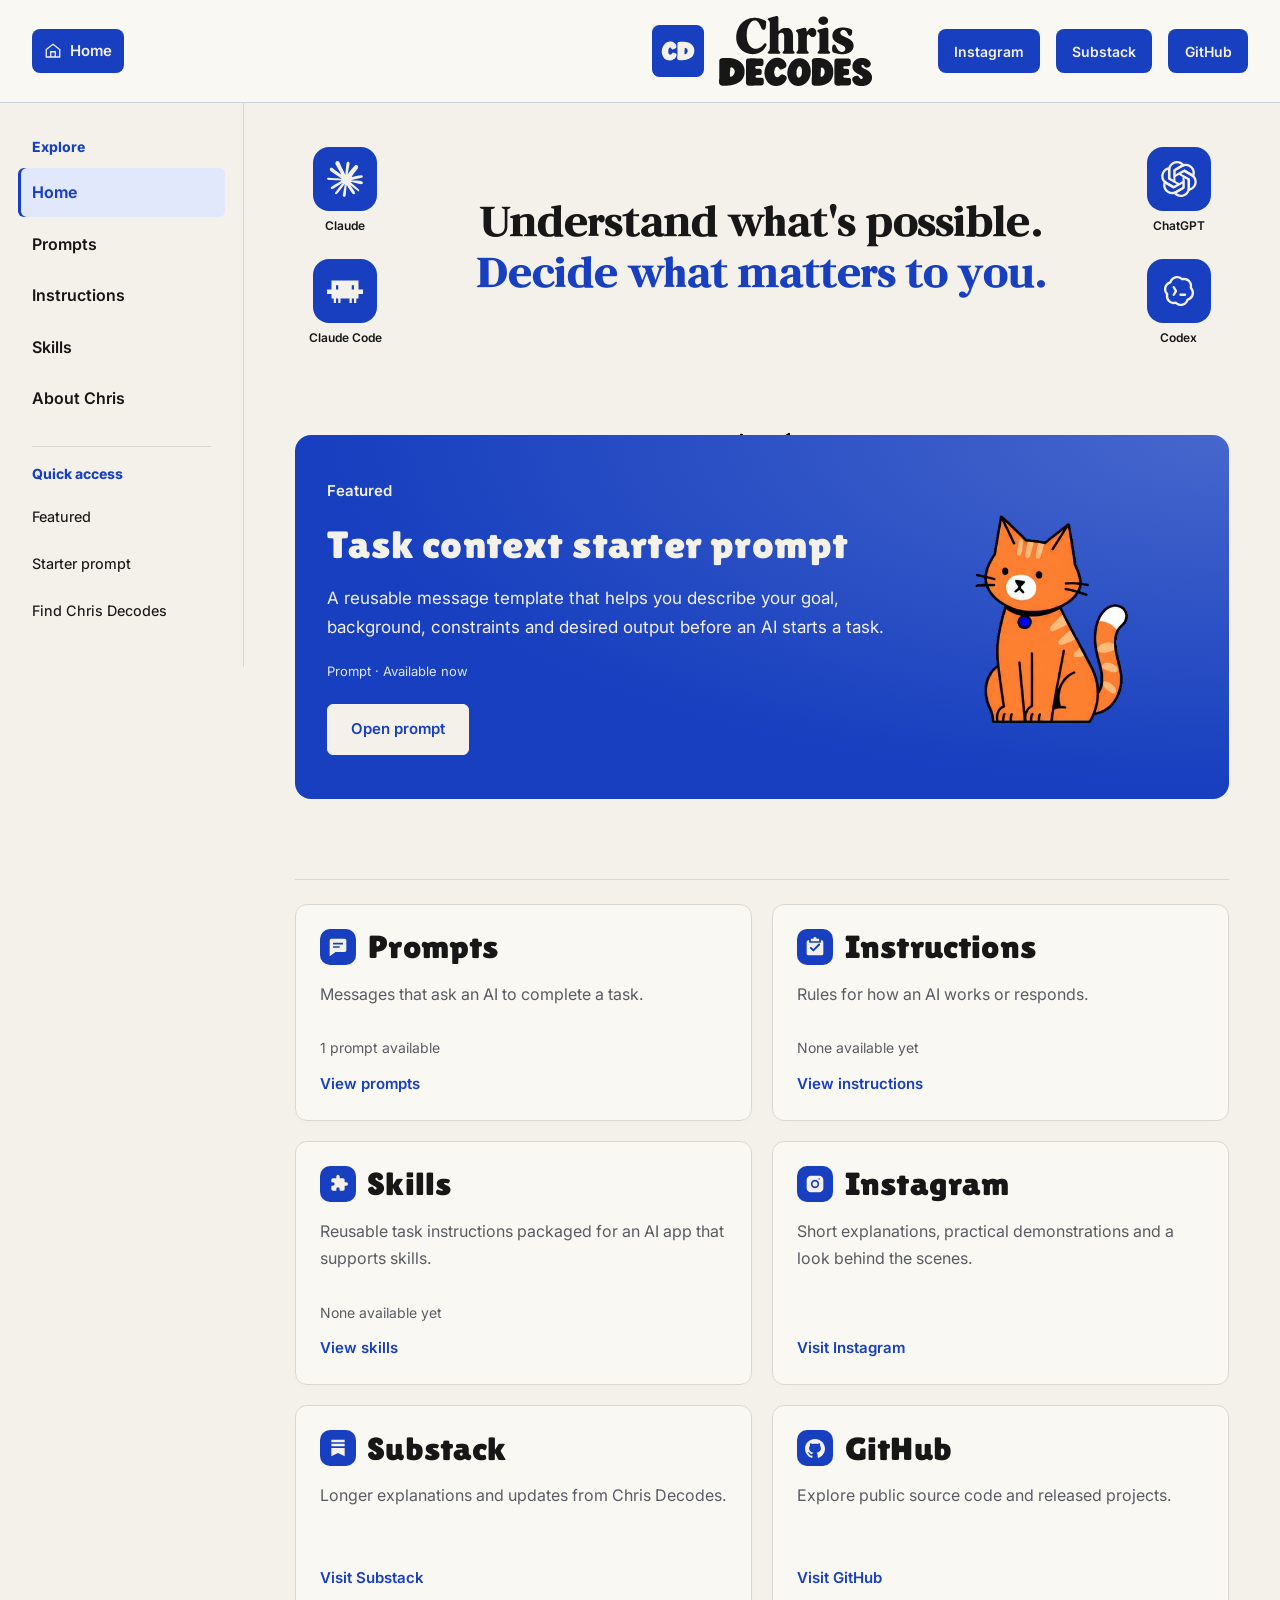
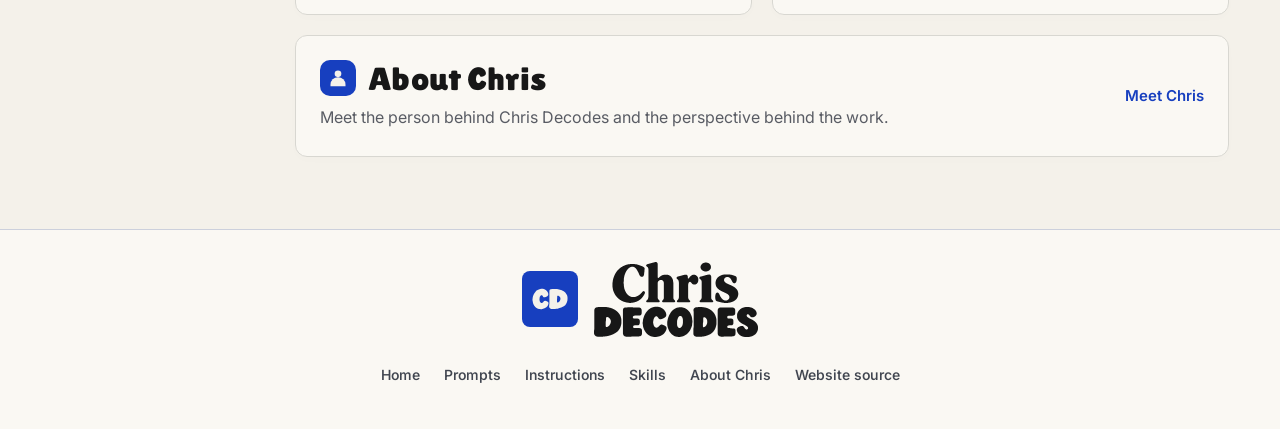
==== index.html @ c96f5f58 "Give platform icons wider staggered paths around the tagline" ====
<!doctype html>
<html lang="en"><head><meta charset="utf-8"><meta name="viewport" content="width=device-width, initial-scale=1"><title>Home · Chris Decodes</title><meta name="description" content="Explore Chris Decodes prompts, instructions and skills, meet Chris, and find Instagram, Substack and GitHub."><meta name="theme-color" content="#173FBF"><meta property="og:title" content="Home · Chris Decodes"><meta property="og:description" content="Understand what's possible. Decide what matters to you."><link rel="icon" href="/assets/favicon.svg" type="image/svg+xml"><link rel="preload" href="/assets/WordmarkEditorial.ttf" as="font" type="font/ttf" crossorigin><link rel="stylesheet" href="/styles.css?v=b5126ed3db9d"><script type="application/json" id="site-config">{"tagline":"Understand what's possible. Decide what matters to you.","navigation":[{"id":"home","label":"Home","url":"/"},{"id":"prompts","label":"Prompts","url":"/prompts/"},{"id":"instructions","label":"Instructions","url":"/instructions/"},{"id":"skills","label":"Skills","url":"/skills/"},{"id":"about","label":"About Chris","url":"/about/"}],"types":{"all":{"label":"All resources","title":"Resources","url":"/resources/","nav":"resources","description":"Browse reusable resources and projects. Find what fits your task, then copy it, download it or explore the source."},"skills":{"label":"Skills","title":"Skills","singular":"Skill","url":"/skills/","nav":"skills","description":"A skill is a reusable set of instructions for a specific task, packaged for an AI app that supports skills. It may include templates, files or scripts.","tileDescription":"Reusable task instructions packaged for an AI app that supports skills.","emptyDescription":"Each skill will name its supported app, explain any requirements and give exact setup and usage steps.","useSteps":["Open a skill and check its supported app, requirements and expected outcomes.","Follow that resource’s setup steps to add the skill to the supported app. The method depends on the app and the skill.","Use the skill for your task as its resource page describes, then review the result."]},"prompts":{"label":"Prompts","title":"Prompts","singular":"Prompt","url":"/prompts/","nav":"prompts","description":"A prompt is a message you give an AI to request a result. It describes the task and can include context, constraints and examples.","tileDescription":"Messages that ask an AI to complete a task.","emptyDescription":"Each prompt will include text to copy, details to fill in and steps for using it.","useSteps":["Open a prompt and read its purpose, expected outcomes and requirements.","Copy the prompt into your AI assistant’s message box. Replace any bracketed fields with your own task details.","Send the message, answer any follow-up questions and review the response."]},"templates":{"label":"Templates","title":"Templates","singular":"Template","url":"/resources/?type=templates","nav":"resources","description":"Reusable files that give a familiar task a clear starting structure."},"workflows":{"label":"Workflows","title":"Workflows","singular":"Workflow","url":"/resources/?type=workflows","nav":"resources","description":"Repeatable processes with the steps and requirements needed to use them."},"projects":{"label":"Projects","title":"Projects","singular":"Project","url":"/resources/?type=projects","nav":"resources","description":"Released tools and code projects, with documentation and source links."},"instructions":{"label":"Instructions","title":"Instructions","singular":"Instruction set","url":"/instructions/","nav":"instructions","description":"Instructions are rules that guide how an AI works or responds, such as its tone, answer format or steps to follow. They apply within the chat, project or app where they are provided.","tileDescription":"Rules for how an AI works or responds.","emptyDescription":"Each instruction set will name the supported app, where to save the text and when the rules apply.","useSteps":["Open an instruction set and check which app it supports and where its rules apply.","Adapt the rules to your needs. Save or paste them in the location named on the resource page, such as project instructions or the start of a chat.","Give the assistant your task, then check that its response follows the rules."]}},"shortcuts":[{"label":"Featured","url":"/#featured"},{"label":"Starter prompt","url":"/resources/task-context-starter-prompt/"},{"label":"Find Chris Decodes","url":"/about/#channels-title"}],"channels":[{"id":"instagram","label":"Instagram","url":"https://www.instagram.com/chris.decodes/","description":"Short explanations, practical demonstrations and a look behind the scenes.","action":"Visit Instagram"},{"id":"substack","label":"Substack","url":"https://substack.com/@chrisdecodes","description":"Longer explanations and updates from Chris Decodes.","action":"Visit Substack"},{"id":"github","label":"GitHub","url":"https://github.com/chrisdecodes-io","description":"Explore public source code and released projects.","action":"Visit GitHub"}]}</script><script type="application/json" id="character-assets">{"/styles.css":"/styles.css?v=b5126ed3db9d","/app.js":"/app.js?v=80d2569b3fc8","/cat-motion.js":"/cat-motion.js?v=bfce1d499fc5","/assets/characters/curious.webm":"/assets/characters/curious.webm?v=998fbcb05bd0","/assets/characters/curious.png":"/assets/characters/curious.png?v=dba51ad01598","/assets/characters/work.webm":"/assets/characters/work.webm?v=6533319961f9","/assets/characters/work.png":"/assets/characters/work.png?v=092979cd5dc8","/assets/characters/presenting.webm":"/assets/characters/presenting.webm?v=2687e1ab9151","/assets/characters/presenting.png":"/assets/characters/presenting.png?v=f0e5d7b3813c","/assets/characters/rest.webm":"/assets/characters/rest.webm?v=f57a9287e5f8","/assets/characters/rest.png":"/assets/characters/rest.png?v=c10e5b1cfd68","/assets/characters/peek.webm":"/assets/characters/peek.webm?v=a9a381fa64bb","/assets/characters/peek.png":"/assets/characters/peek.png?v=89c54f8ad49e","/assets/characters/walk.webm":"/assets/characters/walk.webm?v=b85d0eef2d5d","/assets/characters/walk.png":"/assets/characters/walk.png?v=d634de64fa08"}</script><script src="/cat-motion.js?v=bfce1d499fc5" defer></script><script src="/app.js?v=80d2569b3fc8" defer></script></head><body>
<a class="skip-link" href="#main">Skip to content</a><header class="header"><div class="header-inner"><a class="home-link" href="/" aria-current="page"><svg class="home-icon" viewBox="0 0 24 24" width="18" height="18" fill="none" stroke="currentColor" stroke-width="1.7" aria-hidden="true"><path d="m3 10 9-7 9 7v10H3z"/><path d="M9 20v-7h6v7"/></svg>Home</a><a class="brand" href="/" aria-label="Chris Decodes home"><img class="brand-symbol" src="/assets/cd-logo-square.svg" alt="" width="176" height="176"><img class="brand-wordmark" src="/assets/wordmark-cta-ink.svg" alt="" width="533" height="245"></a><nav class="top-channels" aria-label="Chris Decodes channels"><a class="channel-button" href="https://www.instagram.com/chris.decodes/">Instagram</a><a class="channel-button" href="https://substack.com/@chrisdecodes">Substack</a><a class="channel-button" href="https://github.com/chrisdecodes-io">GitHub</a></nav></div></header>
<div class="site-shell"><aside class="sidebar"><button class="sidebar-toggle" aria-expanded="false" aria-controls="sidebar-links">Browse the hub <span aria-hidden="true">+</span></button><nav id="sidebar-links" aria-label="Main navigation"><p class="nav-label">Explore</p><a href="/" data-nav="home" aria-current="page">Home</a><a href="/prompts/" data-nav="prompts">Prompts</a><a href="/instructions/" data-nav="instructions">Instructions</a><a href="/skills/" data-nav="skills">Skills</a><a href="/about/" data-nav="about">About Chris</a><div class="nav-divider"></div><p class="nav-label">Quick access</p><a class="shortcut-link" href="/#featured">Featured</a><a class="shortcut-link" href="/resources/task-context-starter-prompt/">Starter prompt</a><a class="shortcut-link" href="/about/#channels-title">Find Chris Decodes</a></nav></aside><main id="main" tabindex="-1"><section class="home-page"><div class="home-intro"><h1 class="home-tagline"><span class="tagline-opening">Understand what&#39;s possible.</span> <span class="tagline-closing">Decide what matters to you.</span></h1><ul class="platform-orbit" aria-label="Platforms Chris Decodes explores"><li class="platform-token" data-platform="claude"><span class="platform-mark"><img src="/assets/platforms/claude.svg" width="40" height="40" alt=""></span><span class="platform-label">Claude</span></li><li class="platform-token" data-platform="claude-code"><span class="platform-mark"><img src="/assets/platforms/claude-code.svg" width="40" height="40" alt=""></span><span class="platform-label">Claude Code</span></li><li class="platform-token" data-platform="chatgpt"><span class="platform-mark"><img src="/assets/platforms/chatgpt.svg" width="40" height="40" alt=""></span><span class="platform-label">ChatGPT</span></li><li class="platform-token" data-platform="codex"><span class="platform-mark"><img src="/assets/platforms/codex.svg" width="40" height="40" alt=""></span><span class="platform-label">Codex</span></li></ul></div><div class="feature-peek-wrap peek-surface"><div class="peek-edge" data-peek-position="tagline" aria-hidden="true"><div  class="decoder-cat" data-action="peek" aria-hidden="true"><img src="/assets/characters/peek.png?v=89c54f8ad49e" width="512" height="512" alt=""><video muted loop playsinline preload="none" poster="/assets/characters/peek.png?v=89c54f8ad49e" tabindex="-1" aria-hidden="true"></video></div></div><div class="walk-track" aria-hidden="true"><div  class="decoder-cat" data-action="walk" aria-hidden="true"><img src="/assets/characters/walk.png?v=d634de64fa08" width="512" height="512" alt=""><video muted loop playsinline preload="none" poster="/assets/characters/walk.png?v=d634de64fa08" tabindex="-1" aria-hidden="true"></video></div></div><section id="featured" class="featured-panel" aria-labelledby="featured-title"><div class="featured-copy"><p class="featured-label">Featured</p><h2 id="featured-title">Task context starter prompt</h2><p class="featured-description">A reusable message template that helps you describe your goal, background, constraints and desired output before an AI starts a task.</p><p class="featured-meta">Prompt · Available now</p><a class="button featured-button" href="/resources/task-context-starter-prompt/">Open prompt</a></div><div  class="decoder-cat" data-action="curious" aria-hidden="true"><img src="/assets/characters/curious.png?v=dba51ad01598" width="512" height="512" alt=""><video muted loop playsinline preload="none" poster="/assets/characters/curious.png?v=dba51ad01598" tabindex="-1" aria-hidden="true"></video></div></section></div><nav class="home-grid peek-surface" aria-label="Resources, channels and about Chris"><div class="peek-edge" data-peek-position="left" aria-hidden="true"><div  class="decoder-cat" data-action="peek" aria-hidden="true"><img src="/assets/characters/peek.png?v=89c54f8ad49e" width="512" height="512" alt=""><video muted loop playsinline preload="none" poster="/assets/characters/peek.png?v=89c54f8ad49e" tabindex="-1" aria-hidden="true"></video></div></div><a class="home-tile" href="/prompts/"><div class="tile-heading"><span class="tile-icon" aria-hidden="true"><svg viewBox="0 0 24 24" width="20" height="20" fill="currentColor" focusable="false"><path d="M4 2h16a2 2 0 0 1 2 2v12a2 2 0 0 1-2 2H9l-7 5V4a2 2 0 0 1 2-2z"/><path fill="#173fbf" d="M6 7h12v2H6zm0 4h8v2H6z"/></svg></span><h2>Prompts</h2></div><p>Messages that ask an AI to complete a task.</p><div class="tile-bottom"><span class="tile-status">1 prompt available</span><span class="tile-action">View prompts</span></div></a><a class="home-tile" href="/instructions/"><div class="tile-heading"><span class="tile-icon" aria-hidden="true"><svg viewBox="0 0 24 24" width="20" height="20" fill="currentColor" focusable="false"><path d="M7 2h3a2 2 0 0 1 4 0h3v3H7zM4 4h1v3h14V4h1a2 2 0 0 1 2 2v14a2 2 0 0 1-2 2H4a2 2 0 0 1-2-2V6a2 2 0 0 1 2-2z"/><path fill="none" stroke="#173fbf" stroke-width="2.4" stroke-linecap="round" stroke-linejoin="round" d="m7 13 3 3 7-7"/></svg></span><h2>Instructions</h2></div><p>Rules for how an AI works or responds.</p><div class="tile-bottom"><span class="tile-status">None available yet</span><span class="tile-action">View instructions</span></div></a><a class="home-tile" href="/skills/"><div class="tile-heading"><span class="tile-icon" aria-hidden="true"><svg viewBox="0 0 24 24" width="20" height="20" fill="currentColor" focusable="false"><path d="M6 5h4V3a2 2 0 0 1 4 0v2h4a2 2 0 0 1 2 2v3h2a2 2 0 0 1 0 4h-2v4a2 2 0 0 1-2 2h-4v-2a2 2 0 0 0-4 0v2H6a2 2 0 0 1-2-2v-4h2a2 2 0 0 0 0-4H4V7a2 2 0 0 1 2-2z"/></svg></span><h2>Skills</h2></div><p>Reusable task instructions packaged for an AI app that supports skills.</p><div class="tile-bottom"><span class="tile-status">None available yet</span><span class="tile-action">View skills</span></div></a><a class="home-tile" href="https://www.instagram.com/chris.decodes/"><div class="tile-heading"><span class="tile-icon" aria-hidden="true"><svg viewBox="0 0 24 24" width="20" height="20" fill="currentColor" focusable="false"><path fill-rule="evenodd" d="M7 2h10a5 5 0 0 1 5 5v10a5 5 0 0 1-5 5H7a5 5 0 0 1-5-5V7a5 5 0 0 1 5-5zm5 5a5 5 0 1 0 0 10 5 5 0 0 0 0-10zm5-2a1 1 0 1 0 0 2 1 1 0 0 0 0-2z"/><circle cx="12" cy="12" r="3"/></svg></span><h2>Instagram</h2></div><p>Short explanations, practical demonstrations and a look behind the scenes.</p><div class="tile-bottom"><span class="tile-action">Visit Instagram</span></div></a><a class="home-tile" href="https://substack.com/@chrisdecodes"><div class="tile-heading"><span class="tile-icon" aria-hidden="true"><svg viewBox="0 0 24 24" width="20" height="20" fill="currentColor" focusable="false"><path d="M4 2h16v3H4zM4 7h16v3H4zM4 12h16v10l-8-4-8 4z"/></svg></span><h2>Substack</h2></div><p>Longer explanations and updates from Chris Decodes.</p><div class="tile-bottom"><span class="tile-action">Visit Substack</span></div></a><a class="home-tile" href="https://github.com/chrisdecodes-io"><div class="tile-heading"><span class="tile-icon" aria-hidden="true"><img src="/assets/platforms/github.svg" width="20" height="20" alt=""></span><h2>GitHub</h2></div><p>Explore public source code and released projects.</p><div class="tile-bottom"><span class="tile-action">Visit GitHub</span></div></a><a class="home-tile" href="/about/"><div class="tile-heading"><span class="tile-icon" aria-hidden="true"><svg viewBox="0 0 24 24" width="20" height="20" fill="currentColor" focusable="false"><circle cx="12" cy="7" r="4"/><path d="M3 22v-2a9 9 0 0 1 18 0v2z"/></svg></span><h2>About Chris</h2></div><p>Meet the person behind Chris Decodes and the perspective behind the work.</p><div class="tile-bottom"><span class="tile-action">Meet Chris</span></div></a></nav></section></main></div><footer class="footer peek-surface footer-peek"><div class="peek-edge" data-peek-position="center" aria-hidden="true"><div  class="decoder-cat" data-action="peek" aria-hidden="true"><img src="/assets/characters/peek.png?v=89c54f8ad49e" width="512" height="512" alt=""><video muted loop playsinline preload="none" poster="/assets/characters/peek.png?v=89c54f8ad49e" tabindex="-1" aria-hidden="true"></video></div></div><div class="footer-inner"><div class="footer-brand"><a class="footer-monogram" href="/" aria-label="Chris Decodes home"><img src="/assets/cd-logo-square.svg" width="56" height="56" alt="Chris Decodes CD logo"></a><p class="footer-name"><img class="footer-wordmark" src="/assets/wordmark-cta-ink.svg" width="533" height="245" alt="Chris Decodes"></p></div><nav aria-label="Footer navigation"><a href="/">Home</a><a href="/prompts/">Prompts</a><a href="/instructions/">Instructions</a><a href="/skills/">Skills</a><a href="/about/">About Chris</a><a href="https://github.com/chrisdecodes-io/chrisdecodes-io.github.io">Website source</a></nav></div></footer></body></html>
---- styles.css ----
@font-face{font-family:WordmarkEditorial;src:url('/assets/WordmarkEditorial.ttf') format('truetype');font-weight:400;font-style:normal;font-display:swap}
@font-face{font-family:Emphasis;src:url('/assets/Emphasis.ttf') format('truetype');font-weight:800;font-display:swap}
@font-face{font-family:Inter;src:url('/assets/Inter.ttf') format('truetype');font-weight:100 900;font-display:swap}
:root{--cream:#f4f1ea;--paper:#faf8f3;--ink:#171717;--blue:#173fbf;--muted:#595c64;--line:#d8d7d1;--pale:#e5eafb;--sidebar:244px}
*{box-sizing:border-box}
html{scroll-padding-top:24px}
body{margin:0;background:var(--cream);color:var(--ink);font:400 1rem/1.65 Inter,Arial,sans-serif}
a{color:inherit;text-underline-offset:4px}
button,input,select{font:inherit}
button{cursor:pointer}
button,a,input,select{-webkit-tap-highlight-color:transparent}
button{color:inherit}
a:focus-visible,button:focus-visible,input:focus-visible,select:focus-visible{outline:3px solid var(--blue);outline-offset:5px}
[hidden]{display:none!important}
h1,h2,h3,p{margin-top:0}
h1,h2{font-family:Emphasis,Arial,sans-serif;font-weight:800;line-height:1.15;letter-spacing:.005em}
h1{font-size:clamp(2.25rem,4vw,3.5rem);margin-bottom:18px}
h2{font-size:1.75rem}
h3{font-size:1.25rem;line-height:1.4}
img{max-width:100%}
.skip-link{position:fixed;top:-90px;left:20px;z-index:20;padding:12px 18px;background:var(--blue);color:var(--cream)}
.skip-link:focus{top:12px}
.site-shell{display:grid;grid-template-columns:var(--sidebar) minmax(0,1fr);max-width:1440px;margin:auto;min-height:0}
.sidebar{border-right:1px solid var(--line);padding:32px 18px;position:sticky;top:0;max-height:100vh;overflow:auto;align-self:start}
.sidebar nav>a{display:block;padding:11px 14px;margin:3px 0;text-decoration:none;border-radius:6px;font-size:.9375rem}
.sidebar nav>a:hover{background:#e8e8e1}
.sidebar nav>a[aria-current=page]{color:var(--blue);background:var(--pale);font-weight:650;box-shadow:inset 3px 0 var(--blue)}
.nav-label{font-size:.875rem;color:var(--muted);font-weight:600;padding-inline:14px;margin-bottom:12px}
.nav-divider{height:1px;background:var(--line);margin:24px 14px 15px}
.sidebar-tagline{font-size:.8125rem;color:var(--muted);margin:32px 14px 0;padding-top:24px;border-top:1px solid var(--line)}
.sidebar-toggle{display:none}
main{min-width:0;padding:36px clamp(24px,4vw,64px) 64px}
main:focus{outline:none}
.page-intro{display:flex;justify-content:space-between;gap:24px;align-items:center;min-height:170px;margin-bottom:28px}
.page-intro>div{max-width:740px}
.eyebrow{font-size:.875rem;font-weight:600;color:var(--blue);margin:0 0 14px}
.page-intro p:last-child{max-width:680px;font-size:1.0625rem;color:var(--muted);margin-bottom:0}
.decoder-cat{display:block;object-fit:contain;width:170px;height:170px;flex-shrink:0}
.catalog-controls{display:flex;gap:20px;align-items:end;margin-bottom:16px}
.search-control{flex:1}
.type-control{width:230px}
label{display:block;font-size:.875rem;font-weight:600;margin-bottom:8px}
input[type=search],select{width:100%;background:var(--paper);color:var(--ink);border:1px solid #a6a8aa;border-radius:7px;padding:12px 15px;min-height:50px}
select{appearance:none;padding-right:36px;background-image:url("data:image/svg+xml,%3Csvg xmlns='http://www.w3.org/2000/svg' width='12' height='8' viewBox='0 0 12 8'%3E%3Cpath d='m1 1 5 5 5-5' fill='none' stroke='%23171717' stroke-width='2'/%3E%3C/svg%3E");background-repeat:no-repeat;background-position:right 14px center}
.results-header{display:flex;justify-content:space-between;align-items:center;gap:20px;min-height:38px;margin-bottom:20px}
.results-header p{font-size:.875rem;color:var(--muted);margin:0}
.text-button{border:0;padding:6px 0;background:none;color:var(--blue);text-decoration:underline;text-underline-offset:4px;font-size:.875rem}
.resource-grid{display:grid;grid-template-columns:repeat(3,minmax(0,1fr));gap:20px}
.resource-card{display:flex;flex-direction:column;background:var(--paper);border:1px solid var(--line);border-radius:9px;padding:26px;min-height:385px}
.card-meta{display:flex;justify-content:space-between;gap:12px;align-items:center;margin-bottom:22px}
.type-badge{display:inline-block;font-size:.8125rem;font-weight:600;color:var(--blue);background:var(--pale);padding:4px 10px;border-radius:4px}
.availability{font-size:.8125rem;color:var(--muted)}
.resource-card h2{font:650 1.375rem/1.4 Inter,Arial,sans-serif;margin-bottom:14px;letter-spacing:-.025em}
.resource-card h2 a{text-decoration:none}
.resource-card h2 a:hover{text-decoration:underline}
.resource-card>p{font-size:1rem;color:var(--muted);line-height:1.65}
.resource-card dl{margin:4px 0 24px}
.resource-card dl>div{margin-top:12px}
dt{font-size:.8125rem;font-weight:600;color:var(--muted)}
dd{margin:4px 0 0;font-size:.9375rem}
.resource-action{align-self:start;color:var(--blue);font-size:.9375rem;font-weight:600;margin-top:auto}
.empty-state{display:flex;align-items:center;justify-content:center;gap:32px;padding:38px 30px;background:#eeece5;border:1px solid var(--line);border-radius:9px;min-height:270px}
.empty-state h2{font-size:1.75rem}
.empty-state p{color:var(--muted);max-width:460px}
.empty-state .decoder-cat{width:180px;height:180px}
.button{display:inline-flex;align-items:center;justify-content:center;text-decoration:none;font-size:.9375rem;font-weight:600;padding:12px 19px;border-radius:6px;min-height:47px;border:1px solid transparent}
.primary{background:var(--blue);color:var(--cream)}
.primary:hover{background:#10319c}
.secondary{background:transparent;border-color:#9c9ea3;color:var(--ink)}
.secondary:hover{background:var(--pale)}
.resource-detail{max-width:900px}
.breadcrumbs{display:flex;gap:12px;font-size:.875rem;margin:0 0 30px;color:var(--muted)}
.detail-intro .availability{margin-left:12px}
.detail-intro h1{margin-top:22px;max-width:800px;font-size:clamp(2rem,3.5vw,3rem)}
.detail-intro>p{font-size:1.125rem;max-width:720px;color:var(--muted)}
.detail-facts{display:grid;grid-template-columns:1fr 1fr;border-block:1px solid var(--line);padding-block:20px;margin:28px 0 34px;gap:24px}
.resource-detail section{margin-bottom:30px}
.resource-detail section h2{font:650 1.25rem/1.4 Inter,Arial,sans-serif;margin-bottom:14px}
.resource-detail li{margin-block:8px}
.resource-detail ol,.resource-detail ul{padding-left:24px}
pre{font:400 1rem/1.85 Inter,Arial,sans-serif;white-space:pre-wrap;overflow-wrap:anywhere;background:var(--paper);padding:26px;border:1px solid var(--line);border-radius:8px;margin:0}
.resource-actions{display:flex;align-items:center;gap:14px;flex-wrap:wrap}
.text-link{color:var(--blue);font-weight:600;font-size:.9375rem}
#copy-status{min-height:26px;margin:14px 0;font-size:.9375rem;color:var(--blue)}
.notice{font-size:.9375rem;color:var(--muted);border-left:3px solid #aab8e4;padding:8px 0 8px 16px}
.about-page{max-width:1000px}
.about-page>p{max-width:750px}
.about-page h1{max-width:800px}
.about-page .lead{font-size:1.125rem}
.about-page>h2{margin-top:40px;font-size:1.75rem}
.channels{margin-top:48px}
.channel-grid{display:grid;grid-template-columns:repeat(3,minmax(0,1fr));gap:25px}
.channel-grid article{padding-top:22px;border-top:1px solid var(--line)}
.channel-grid p{color:var(--muted);font-size:1rem}
.coming{display:inline-block;font-size:.875rem;color:var(--muted);padding:5px 9px;border:1px solid var(--line);border-radius:4px}
@media(min-width:1500px){
.resource-grid{grid-template-columns:repeat(3,minmax(0,1fr))}}
@media(max-width:1250px){
.resource-grid{grid-template-columns:repeat(2,minmax(0,1fr))}
.resource-card{padding:24px}
.page-intro .decoder-cat{width:145px;height:145px}
.channel-grid{grid-template-columns:1fr}}
@media(max-width:950px){
:root{--sidebar:210px}
.sidebar{padding-inline:12px}
.catalog-controls{gap:16px}
.type-control{width:190px}
.resource-grid{grid-template-columns:1fr}
.page-intro .decoder-cat{width:125px;height:125px}
.empty-state{gap:20px;padding:26px 20px}}
@media(max-width:760px){
.site-shell{display:block;min-height:0}
.sidebar{position:relative;max-height:none;border-right:0;border-bottom:1px solid var(--line);padding:0 20px}
.sidebar-toggle{display:flex;justify-content:space-between;width:100%;border:0;padding:16px 0;background:none;color:var(--blue);font-weight:600}
.sidebar nav{display:none;padding-bottom:20px}
.sidebar-toggle[aria-expanded=true]+nav{display:block}
.sidebar-tagline{display:none}
.sidebar .nav-label{padding-top:7px}
.sidebar nav>a{min-height:46px}
.sidebar .nav-divider{margin-block:16px 8px}
main{padding:26px 20px 45px}
.page-intro{gap:10px;min-height:150px;margin-bottom:28px}
.page-intro>div{min-width:0}
.page-intro .decoder-cat{width:100px;height:100px}
.page-intro h1{font-size:2.25rem}
.page-intro .eyebrow{font-size:.8125rem}
.page-intro p:last-child{font-size:1rem}
.catalog-controls{display:block}
.type-control{width:100%;margin-top:16px}
.results-header{align-items:start;gap:12px}
.results-header .text-button{max-width:160px;text-align:right;padding:0}
.resource-card{min-height:360px}
.empty-state{flex-direction:column;gap:8px;text-align:center;padding:22px}
.empty-state .decoder-cat{width:145px;height:145px}
.empty-state h2{font-size:1.5rem}
.detail-facts{grid-template-columns:1fr}
.breadcrumbs{flex-wrap:wrap}
.detail-intro h1{font-size:2.1rem}
.resource-detail pre{padding:20px}
.resource-actions{gap:12px}
.resource-actions .text-link{padding:8px 0}
.channel-grid{grid-template-columns:1fr}
.about-page h1{font-size:2.25rem}}
@media(max-width:390px){
.page-intro{align-items:start}
.page-intro .decoder-cat{width:80px;height:80px}
.page-intro h1{font-size:2rem}
.page-intro .eyebrow{max-width:180px}}
@media(prefers-reduced-motion:reduce){
*{scroll-behavior:auto!important;transition:none!important}}
.decoder-cat{position:relative}
.decoder-cat img,.decoder-cat video{position:absolute;inset:0;width:100%;height:100%;object-fit:contain}
.decoder-cat video{visibility:hidden}
.decoder-cat.has-video video{visibility:visible}
.decoder-cat.has-video img{visibility:hidden}
.page-intro{justify-content:flex-start;gap:8px;max-width:930px;min-height:200px}
.page-intro>div:first-child{flex:0 1 620px}
.page-intro .decoder-cat{width:230px;height:230px}
.page-intro .decoder-cat[data-action=curious] img,.page-intro .decoder-cat[data-action=curious] video,.page-intro .decoder-cat[data-action=presenting] img,.page-intro .decoder-cat[data-action=presenting] video{transform:scaleX(-1)}
.empty-state{justify-content:flex-start;gap:12px}
.empty-state .decoder-cat{width:230px;height:230px}
.empty-state .decoder-cat[data-action=work] img,.empty-state .decoder-cat[data-action=work] video{transform:scaleX(-1)}
@media(max-width:1000px){
.page-intro .decoder-cat{width:180px;height:180px}
.empty-state .decoder-cat{width:200px;height:200px}}
@media(max-width:760px){
.page-intro{display:grid;grid-template-columns:minmax(0,1fr) 145px;column-gap:0;row-gap:0;min-height:0;align-items:center}
.page-intro>div:first-child{display:contents}
.page-intro .eyebrow{grid-column:1;grid-row:1;align-self:end;margin-bottom:10px}
.page-intro h1{grid-column:1;grid-row:2;align-self:start;margin-bottom:12px}
.page-intro p:last-child{grid-column:1/-1;grid-row:3}
.page-intro .decoder-cat{grid-column:2;grid-row:1/3;width:145px;height:145px}
.page-intro:has(#intro-cat[hidden]){display:block}
.page-intro:has(#intro-cat[hidden])>div:first-child{display:block}
.empty-state{gap:0}
.empty-state .decoder-cat{width:195px;height:195px;margin-bottom:-8px}}
@media(max-width:390px){
.page-intro{grid-template-columns:minmax(0,1fr) 130px}
.page-intro .decoder-cat{width:130px;height:130px}
.page-intro .eyebrow{font-size:.8125rem}}
.home-search{max-width:850px;margin-bottom:38px}
.home-search>div{display:flex;gap:12px}
.home-search input{flex:1;min-width:0}
.home-search button{white-space:nowrap}
.grid-heading{font-size:1.75rem;margin:0 0 22px}
.home-grid{display:grid;grid-template-columns:repeat(3,minmax(0,1fr));gap:20px}
.home-tile{display:flex;flex-direction:column;min-width:0;aspect-ratio:1;min-height:280px;padding:26px;background:var(--paper);border:1px solid var(--line);border-radius:9px;text-decoration:none;color:var(--ink)}
a.home-tile:hover{border-color:var(--blue);background:#eef1fb}
.home-tile h2{font:650 1.4rem/1.35 Inter,Arial,sans-serif;letter-spacing:-.025em;margin-bottom:14px}
.home-tile>p{font-size:1rem;color:var(--muted);line-height:1.6}
.tile-kind{color:var(--blue);font-size:.8125rem;font-weight:600;margin-bottom:18px}
.tile-bottom{display:flex;flex-direction:column;align-items:start;gap:10px;margin-top:auto;padding-top:12px}
.tile-status{font-size:.8125rem;color:var(--muted)}
.tile-action{color:var(--blue);font-size:.9375rem;font-weight:600;text-decoration:underline;text-underline-offset:4px}
.featured-tile{border-color:#93a8e7;background:#e9eefc}
.placeholder-tile{background:#eeece5}
.sidebar-tagline{display:none}
@media(max-width:1150px){
.home-grid{grid-template-columns:repeat(2,minmax(0,1fr))}
.home-tile{padding:24px;min-height:290px}}
@media(max-width:760px){
.home-search{margin-bottom:32px}
.home-search>div{flex-direction:column}
.home-search button{align-self:start}
.home-grid{grid-template-columns:repeat(2,minmax(0,1fr));gap:16px}
.home-tile{padding:22px;aspect-ratio:auto;min-height:280px}
.home-tile h2{font-size:1.3rem}}
@media(max-width:580px){
.home-grid{grid-template-columns:1fr}
.home-tile{aspect-ratio:1;min-height:270px}
.home-tile h2{font-size:1.5rem}
.home-tile>p{max-width:350px}
.home-tile .tile-status{font-size:.875rem}}
.home-tile{width:100%}
.featured-panel{position:relative;isolation:isolate;display:grid;grid-template-columns:minmax(0,1fr) 240px;align-items:center;gap:18px;padding:32px;margin-bottom:32px;border-radius:16px;background:radial-gradient(ellipse at 100% 0%,#4667cc 0%,#173fbf 68%);color:var(--cream);overflow:hidden}
.featured-copy{min-width:0;max-width:650px}
.featured-label{font-size:.9375rem;font-weight:600;display:flex;gap:14px;align-items:center;margin-bottom:20px}
.featured-label>span{font-size:.8125rem;font-weight:400;border-left:1px solid #f4f1ea66;padding-left:14px}
.featured-panel h2{font-size:clamp(1.9rem,3vw,2.6rem);line-height:1.13;margin-bottom:18px}
.featured-description{font-size:1.0625rem;line-height:1.7;max-width:560px;margin-bottom:18px}
.featured-meta{font-size:.8125rem;color:#e0e7ff;line-height:1.7;margin-bottom:22px}
.featured-panel .featured-button{background:var(--cream);color:var(--blue);padding-inline:23px;border-color:var(--cream)}
.featured-panel .featured-button:hover{background:#fffdf9}
.featured-panel a:focus-visible{outline-color:var(--cream)}
.featured-panel .decoder-cat{width:240px;height:240px;justify-self:end}
.featured-panel .decoder-cat img,.featured-panel .decoder-cat video{transform:scaleX(-1)}
.home-search{max-width:none;margin-bottom:34px}
.home-search label{font-size:.9375rem}
.grid-heading{font-size:1.9rem;margin-bottom:22px}
.home-grid{gap:20px}
.home-tile{padding:24px;min-height:210px;aspect-ratio:1.08;border-radius:12px;box-shadow:0 3px 12px #17171703}
.home-tile h2{font-family:Emphasis,Arial,sans-serif;font-weight:800;font-size:1.8rem;line-height:1.15;letter-spacing:.005em;margin:0 0 18px}
.home-tile>p{font-size:1rem;line-height:1.7}
.tile-action{text-decoration:none}
.home-tile:hover .tile-action{text-decoration:underline;text-underline-offset:4px}
a.home-tile:hover{background:#f8f9ff;border-color:#8b9fd8}
.placeholder-tile{box-shadow:none}
.tile-bottom{gap:12px}
.tile-status{font-size:.875rem}
.sidebar nav>a[aria-current=page]{background:#e1e8fc}
@media(max-width:1150px){
.featured-panel{grid-template-columns:minmax(0,1fr) 170px;padding:30px;gap:12px}
.featured-panel .decoder-cat{width:180px;height:180px}
.home-tile{aspect-ratio:auto;min-height:210px;padding:24px}
.home-tile h2{font-size:1.7rem}}
@media(max-width:760px){
.featured-panel{display:block;padding:26px;margin-bottom:30px}
.featured-panel .decoder-cat{position:absolute;top:24px;right:12px;width:120px;height:120px}
.featured-label{max-width:calc(100% - 100px);display:block;margin-bottom:14px}
.featured-label>span{display:block;border:0;padding:0;margin-top:5px}
.featured-panel h2{max-width:calc(100% - 100px);font-size:1.85rem;min-height:100px;margin-bottom:22px}
.featured-description{font-size:1rem}
.featured-meta{font-size:.8125rem}
.home-grid{gap:18px}
.home-tile{min-height:210px;padding:24px}
.home-tile h2{font-size:1.8rem}
.grid-heading{font-size:1.75rem}}
@media(max-width:360px){
.featured-panel{padding:22px}
.featured-panel h2{font-size:1.65rem;max-width:calc(100% - 88px)}
.featured-panel .decoder-cat{width:110px;height:110px;right:8px}
.featured-label{max-width:calc(100% - 88px)}}
@media(max-width:760px){
.featured-label{max-width:none;display:flex;align-items:center;gap:12px}
.featured-label>span{display:inline;border-left:1px solid #f4f1ea66;padding-left:12px;margin:0}
.featured-panel h2{max-width:none;min-height:0;font-size:1.9rem;margin-bottom:18px}
.featured-panel .decoder-cat{top:auto;bottom:24px;right:14px;width:120px;height:120px}
.featured-meta{max-width:calc(100% - 112px)}
.featured-button{max-width:calc(100% - 100px)}}
@media(max-width:360px){
.featured-panel h2{font-size:1.75rem;max-width:none}
.featured-panel .decoder-cat{width:100px;height:100px;right:10px}
.featured-meta{max-width:calc(100% - 92px)}
.featured-button{max-width:none}}
.decoder-cat{pointer-events:none}
@media(max-width:760px){
.featured-panel .featured-button{padding-inline:18px}}
.home-grid{grid-template-columns:repeat(2,minmax(0,1fr))}
@media(min-width:761px) and (max-width:899px){.home-grid{grid-template-columns:1fr}}
.home-tile{aspect-ratio:auto;min-height:210px}
.home-tile>p{max-width:410px}
@media(max-width:580px){
.home-grid{grid-template-columns:1fr}
.home-tile{min-height:210px}}
.featured-panel{grid-template-columns:minmax(0,1.9fr) minmax(220px,1fr)}
.featured-panel .decoder-cat{justify-self:center;align-self:center}
.empty-state{justify-content:center}
.empty-state .decoder-cat{align-self:center;margin:0}
.home-search{margin-bottom:28px}
@media(max-width:1150px){
.featured-panel{grid-template-columns:minmax(0,1.7fr) minmax(160px,1fr)}}
@media(max-width:760px){
.featured-panel{display:grid;grid-template-columns:minmax(0,1fr) 100px;column-gap:16px;row-gap:0}
.featured-copy{display:contents}
.featured-label{grid-column:1/-1;grid-row:1}
.featured-panel h2{grid-column:1/-1;grid-row:2;max-width:none}
.featured-description{grid-column:1/-1;grid-row:3}
.featured-meta{grid-column:1;grid-row:4;align-self:center;max-width:none;margin:0}
.featured-panel .decoder-cat{position:relative;inset:auto;grid-column:2;grid-row:4;width:100px;height:100px;justify-self:center;align-self:center}
.featured-panel .featured-button{grid-column:1/-1;grid-row:5;justify-self:start;max-width:none;margin-top:16px}}
.home-grid{margin-top:28px}
.skills-page .page-intro{min-height:0;margin-bottom:30px}
.skills-page .page-intro h1{margin-bottom:15px}
@media(max-width:760px){
.featured-copy:not(:has(.featured-label)) h2{grid-row:1}
.featured-copy:not(:has(.featured-label)) .featured-description{grid-row:2}
.featured-copy:not(:has(.featured-label)) .featured-meta{grid-row:3}
.featured-copy:not(:has(.featured-label))+.decoder-cat{grid-row:3}
.featured-copy:not(:has(.featured-label)) .featured-button{grid-row:4}
.skills-page .page-intro{display:block}
.skills-page .page-intro>div:first-child{display:block}}
.skills-page .page-intro h1,.about-page h1,.detail-intro h1{font-size:clamp(2.8rem,4vw,3.5rem);line-height:1.08;letter-spacing:-.015em}
.featured-panel h2{font-size:clamp(2.2rem,3vw,2.5rem);line-height:1.1;max-width:650px}
.home-tile h2{font-size:2rem;line-height:1.12;color:var(--ink)}
.resource-detail section h2,.about-page>h2,.channels>h2{font:800 2rem/1.15 Emphasis,Arial,sans-serif;color:var(--blue)}
.channel-grid h3{font-size:1.4rem;font-weight:750;color:var(--blue)}
.sidebar .nav-label{color:var(--blue);font-size:.875rem;margin:0 14px 10px;padding:0;font-weight:750}
.sidebar nav>a{font-size:1rem;font-weight:600}
.sidebar nav>a.shortcut-link{font-size:.9rem;font-weight:450;line-height:1.5}
@media(max-width:760px){
.skills-page .page-intro h1,.about-page h1,.detail-intro h1{font-size:clamp(2.6rem,9.5vw,3.1rem)}
.featured-panel h2{font-size:clamp(2.05rem,7.5vw,2.55rem);overflow-wrap:break-word}
.home-tile h2{font-size:1.95rem}
.resource-detail section h2,.about-page>h2,.channels>h2{font-size:1.8rem}
.sidebar .nav-label{margin-top:10px}}
.peek-surface{position:relative;border-top:1px solid var(--line);padding-top:28px;margin-top:80px}
.peek-edge{position:absolute;right:24px;top:-128px;width:150px;height:128px;overflow:hidden;pointer-events:none}
.peek-edge .decoder-cat{width:150px;height:150px;position:relative}
.prompt-peek{margin-top:80px!important}
.channels.peek-surface{margin-top:80px}
@media(max-width:760px){
.peek-surface{margin-top:64px}
.peek-edge{right:12px;top:-103px;width:120px;height:103px}
.peek-edge .decoder-cat{width:120px;height:120px}
.channels.peek-surface{margin-top:64px}
.prompt-peek{margin-top:64px!important}}
.peek-edge[data-peek-position=left]{right:auto;left:24px}
.peek-edge[data-peek-position=center]{right:auto;left:calc(50% - 75px)}
@media(max-width:760px){
.peek-edge[data-peek-position=left]{left:12px}
.peek-edge[data-peek-position=center]{left:calc(50% - 60px)}}
.peek-edge{visibility:hidden}
.peek-edge[data-peek-active]{visibility:visible}
.feature-peek-wrap{--peek-half:75px;padding:0;border:0}
.feature-peek-wrap>.peek-edge{left:calc(50% - var(--peek-half));right:auto}
.feature-peek-wrap>.featured-panel{margin-bottom:0}
.home-grid.peek-surface{margin-top:80px;padding-top:24px}
.home-grid>.peek-edge{display:block}
.about-skills h2{font-size:2rem;color:var(--blue)}
@media(max-width:760px){
.home-grid.peek-surface{margin-top:64px}
.skills-page .page-intro.peek-surface{margin-top:64px}
.skills-collection.peek-surface{margin-top:64px}}
main{padding-bottom:40px}
.featured-panel{grid-template-columns:minmax(0,1.9fr) minmax(250px,1fr)}
.featured-panel .decoder-cat{width:300px;height:300px}
.empty-state .decoder-cat{width:270px;height:270px}
@media(max-width:1150px){
.featured-panel{grid-template-columns:minmax(0,1.7fr) minmax(190px,1fr)}
.featured-panel .decoder-cat{width:225px;height:225px}}
@media(max-width:1000px){
.empty-state .decoder-cat{width:230px;height:230px}}
@media(max-width:760px){
main{padding-bottom:32px}
.featured-panel{grid-template-columns:minmax(0,1fr) 115px}
.featured-panel .decoder-cat{width:115px;height:115px}
.empty-state .decoder-cat{width:180px;height:180px}}
body{min-height:100vh;display:flex;flex-direction:column}
.site-shell{width:100%;flex:1}
.header{width:100%;background:var(--paper);border-bottom:1px solid #ccd0dc}
.header-inner{display:grid;grid-template-columns:minmax(0,1fr) auto minmax(0,1fr);align-items:center;gap:24px;width:100%;max-width:1440px;margin:auto;padding:16px 32px}
.brand{position:relative;left:calc(var(--sidebar) / 2);grid-column:2;grid-row:1;justify-self:center;display:flex;align-items:center;--cta-width:220px;width:var(--cta-width);gap:calc(var(--cta-width) * 49.3 / 741.3);min-height:44px;padding:0;background:transparent}
.brand img{display:block;height:auto;flex-shrink:0}
.brand .brand-symbol{width:calc(var(--cta-width) * 176 / 741.3);border-radius:calc(var(--cta-width) * 8 / 236)}
.brand .brand-wordmark{width:calc(var(--cta-width) * 516 / 741.3)}
.home-link{grid-column:1;grid-row:1;justify-self:start;display:inline-flex;align-items:center;gap:8px;padding:10px 12px;min-height:44px;border-radius:8px;background:var(--blue);color:var(--cream);font-size:.9375rem;font-weight:600;text-decoration:none}
.home-link:hover{background:#10319c}
.home-icon{flex-shrink:0}
.top-channels{grid-column:3;grid-row:1;justify-self:end;display:flex;align-items:center;gap:16px}
.top-channels a{display:inline-flex;align-items:center;justify-content:center;min-width:80px;min-height:44px;padding:10px 16px;border-radius:8px;background:var(--blue);color:var(--cream);font-size:.875rem;font-weight:600;text-decoration:none;white-space:nowrap}
.top-channels a:hover{background:#10319c}
.footer{position:relative;flex-shrink:0;width:100%;max-width:none;margin:32px 0 0;padding:32px 24px;background:var(--paper);border-top:1px solid #ccd0dc;color:var(--muted)}
.footer-inner{display:flex;flex-direction:column;align-items:center;gap:16px;width:100%;max-width:1440px;margin:auto;text-align:center}
.footer-brand{display:flex;align-items:center;justify-content:center;--cta-width:236px;width:var(--cta-width);gap:calc(var(--cta-width) * 49.3 / 741.3)}
.footer-monogram{display:block;width:calc(var(--cta-width) * 176 / 741.3);aspect-ratio:1;flex-shrink:0;overflow:hidden;border-radius:8px}
.footer-monogram img{display:block;width:100%;height:auto}
.footer-name{margin:0}
.footer-wordmark{display:block;width:calc(var(--cta-width) * 516 / 741.3);height:auto}
.footer-tagline{max-width:460px;margin:0;font:400 1rem/1.45 WordmarkEditorial,Georgia,serif;font-synthesis:none;font-kerning:normal;letter-spacing:0}
.footer-tagline .tagline-closing{color:var(--blue);font-weight:400}
.footer nav{display:flex;align-items:center;justify-content:center;flex-wrap:wrap;gap:8px 24px}
.footer nav a{display:inline-flex;align-items:center;min-height:44px;padding:8px 0;font-size:.875rem;font-weight:550;text-decoration:none;color:#414650}
.footer nav a:hover{color:var(--blue);text-decoration:underline}
@media(max-width:1199px){
.header-inner{grid-template-columns:minmax(0,1fr) auto minmax(0,1fr);gap:12px 16px;padding:16px 24px}

.brand{--cta-width:192px}
.top-channels{position:relative;left:calc(var(--sidebar) / 2);grid-column:1/-1;grid-row:2;justify-self:center;display:grid;grid-template-columns:repeat(3,minmax(0,1fr));gap:8px;width:100%;max-width:360px}
.top-channels a{min-width:0;min-height:46px}
}
@media(max-width:760px){
.brand,.top-channels{left:0}
.footer-brand{--cta-width:220px}
.footer{padding:24px 20px}
.footer nav{display:grid;grid-template-columns:repeat(2,max-content);gap:4px 24px}
.footer nav a{justify-content:center}
.footer-tagline .tagline-opening,.footer-tagline .tagline-closing{display:block}}
@media(max-width:480px){
.header-inner{padding:12px 16px;column-gap:8px}
.top-channels a{padding:10px 6px}

.brand{--cta-width:160px}
.home-link{gap:6px;padding:8px 6px;font-size:.875rem}
.home-icon{width:16px;height:16px}}

/* The final destination fills its row without creating an empty half-grid. */
@media(min-width:761px){
.home-grid>.home-tile:last-child{grid-column:1/-1;display:grid;grid-template-columns:minmax(0,1fr) auto;column-gap:24px;min-height:0}
.home-grid>.home-tile:last-child .tile-heading{grid-column:1;grid-row:1;margin-bottom:8px}
.home-grid>.home-tile:last-child>p{grid-column:1;grid-row:2;max-width:650px;margin-bottom:0}
.home-grid>.home-tile:last-child .tile-bottom{grid-column:2;grid-row:1/3;align-self:center;margin:0;padding:0}}
.tile-heading{display:flex;align-items:center;gap:12px;margin-bottom:16px;min-width:0}
.tile-heading h2{margin:0;min-width:0}
.tile-icon{display:inline-flex;align-items:center;justify-content:center;flex-shrink:0;width:36px;height:36px;border-radius:10px;background:var(--blue);color:var(--cream)}

@media(max-width:360px){
.tile-heading{gap:10px}
.tile-icon{width:32px;height:32px;border-radius:9px}
.tile-heading h2{font-size:1.8rem}}

/* A centered, larger tagline flanked by two platform marks on each side. */
.home-intro{position:relative;display:grid;place-items:center;width:100%;min-height:216px;padding:8px 112px;margin:0 auto}
.home-tagline{font-family:WordmarkEditorial,Georgia,serif;font-weight:400;font-synthesis:none;font-kerning:normal;font-size:clamp(2rem,3.4vw,3rem);line-height:1.18;letter-spacing:0;color:var(--ink);margin:0;width:100%;text-align:center}
.home-tagline .tagline-opening,.home-tagline .tagline-closing{display:block}
.home-tagline .tagline-opening{color:var(--ink);font-weight:400}.home-tagline .tagline-closing{color:var(--blue);font-weight:400}
.platform-orbit{--inward-travel:32px;--outward-travel:4px;--upper-rise:14px;--lower-rise:5px;--settle:3px;position:absolute;inset:8px 8px;list-style:none;padding:0;margin:0;pointer-events:none}
.platform-token{--float-left:var(--outward-travel);--float-right:var(--inward-travel);--float-up:var(--upper-rise);--float-down:var(--settle);position:absolute;display:flex;flex-direction:column;align-items:center;width:84px;gap:6px;animation:platform-float 20s ease-in-out infinite}
.platform-mark{display:grid;place-items:center;width:64px;height:64px;background:var(--blue);border-radius:16px}
.platform-mark img{display:block;width:36px;height:36px;object-fit:contain}.platform-token[data-platform=chatgpt] img{width:48px;height:48px}
.platform-label{font:600 .75rem/1.5 Inter,Arial,sans-serif;color:var(--ink);text-align:center}
.platform-token[data-platform=claude]{left:0;top:0;animation-delay:-6s}.platform-token[data-platform=claude-code]{--float-up:var(--lower-rise);animation-direction:reverse;left:0;bottom:0;animation-duration:23s;animation-delay:-10s}.platform-token[data-platform=chatgpt]{--float-left:var(--inward-travel);--float-right:var(--outward-travel);right:0;top:0;animation-duration:22s;animation-delay:-12s}.platform-token[data-platform=codex]{--float-left:var(--inward-travel);--float-right:var(--outward-travel);--float-up:var(--lower-rise);animation-direction:reverse;right:0;bottom:0;animation-duration:24s;animation-delay:-4s}
@keyframes platform-float{0%,100%{transform:translate(calc(var(--float-left) * -.5),calc(var(--float-down) * .3))}22%{transform:translate(var(--float-right),calc(var(--float-up) * -1))}48%{transform:translate(calc(var(--float-right) * .4),var(--float-down))}74%{transform:translate(calc(var(--float-left) * -1),calc(var(--float-up) * -.5))}88%{transform:translate(calc(var(--float-right) * .2),calc(var(--float-down) * .65))}}
.tile-icon img{display:block;object-fit:contain}
@media(max-width:1150px){.home-intro{padding-inline:92px;min-height:192px}.platform-orbit{--inward-travel:14px;--upper-rise:12px;--lower-rise:4px;--settle:2px;inset:8px 4px}.platform-token{width:72px}.platform-mark{width:56px;height:56px;border-radius:14px}}
@media(max-width:760px){.feature-peek-wrap{--peek-half:60px}.home-intro{padding:4px 60px;min-height:180px}.home-tagline{font-size:2rem;line-height:1.18}.platform-orbit{--inward-travel:8px;--outward-travel:2px;--upper-rise:10px;--lower-rise:5px;--settle:3px;inset:10px 0}.platform-token{width:52px;gap:5px}.platform-mark{width:44px;height:44px;border-radius:12px}.platform-mark img{width:28px;height:28px}.platform-token[data-platform=chatgpt] img{width:34px;height:34px}.platform-label{line-height:1.25}}
@media(max-width:360px){.brand{--cta-width:128px}.home-link{padding-inline:4px;gap:4px;font-size:.84375rem}.home-icon{width:14px;height:14px}.home-intro{padding-inline:51px}.platform-orbit{--inward-travel:5px}.home-tagline{font-size:1.875rem}.platform-token{width:44px}.platform-mark{width:38px;height:38px;border-radius:10px}.platform-mark img{width:25px;height:25px}.platform-token[data-platform=chatgpt] img{width:30px;height:30px}.platform-label{font-size:.75rem}}
@media(min-width:761px){.platform-label{white-space:nowrap}}
@media(prefers-reduced-motion:reduce){.platform-token{animation:none}}

/* A reserved cream lane lets the walk take a turn after a complete peek dip. */
.walk-track{-webkit-mask-image:linear-gradient(to right,transparent,#000 10px,#000 calc(100% - 10px),transparent);mask-image:linear-gradient(to right,transparent,#000 10px,#000 calc(100% - 10px),transparent);--walker-size:120px;position:absolute;inset:-80px auto auto var(--walk-left,0px);width:var(--walk-width,100%);height:80px;overflow:hidden;pointer-events:none;visibility:hidden;opacity:0}
.walk-track .decoder-cat{position:absolute;left:calc(-1 * var(--walker-size));bottom:calc(var(--walker-size) * -.1375);width:var(--walker-size);height:var(--walker-size)}
.walk-track[data-walk-active]{visibility:visible;opacity:1}
.walk-track[data-walk-active] .decoder-cat{animation:cat-crossing var(--walk-duration,15s) linear both;animation-play-state:paused}
.walk-track[data-walk-active] .decoder-cat.has-video{animation-play-state:running}
.walk-track[data-walk-active][data-walk-paused] .decoder-cat{animation-play-state:paused}
@keyframes cat-crossing{from{left:calc(-1 * var(--walker-size))}to{left:100%}}
@media(max-width:760px){.walk-track{--walker-size:96px;top:-64px;height:64px}}

/* Resource collections retain the approved detail-page vocabulary without sparse card columns. */
.collection-count{color:var(--muted);margin-bottom:16px}
.collection-results{grid-template-columns:1fr}
.collection-results .resource-card{min-height:0}
.collection-results .resource-card>p{max-width:680px}
.collection-results .resource-card dl{display:flex;flex-wrap:wrap;gap:12px 40px}

.detail-intro .purpose-label{font:650 1.0625rem/1.5 Inter,Arial,sans-serif;margin:20px 0 8px;letter-spacing:0}

.collection-how{max-width:800px;margin-top:28px}
.collection-how>p{color:var(--muted);margin-bottom:10px}
.collection-how li{margin-bottom:12px;line-height:1.65}

.empty-actions{display:flex;align-items:center;flex-wrap:wrap;gap:12px 20px}
.detail-quick-link{margin-top:6px}
#prompt-title{scroll-margin-top:24px}
@media(max-width:760px){.empty-actions{justify-content:center}}
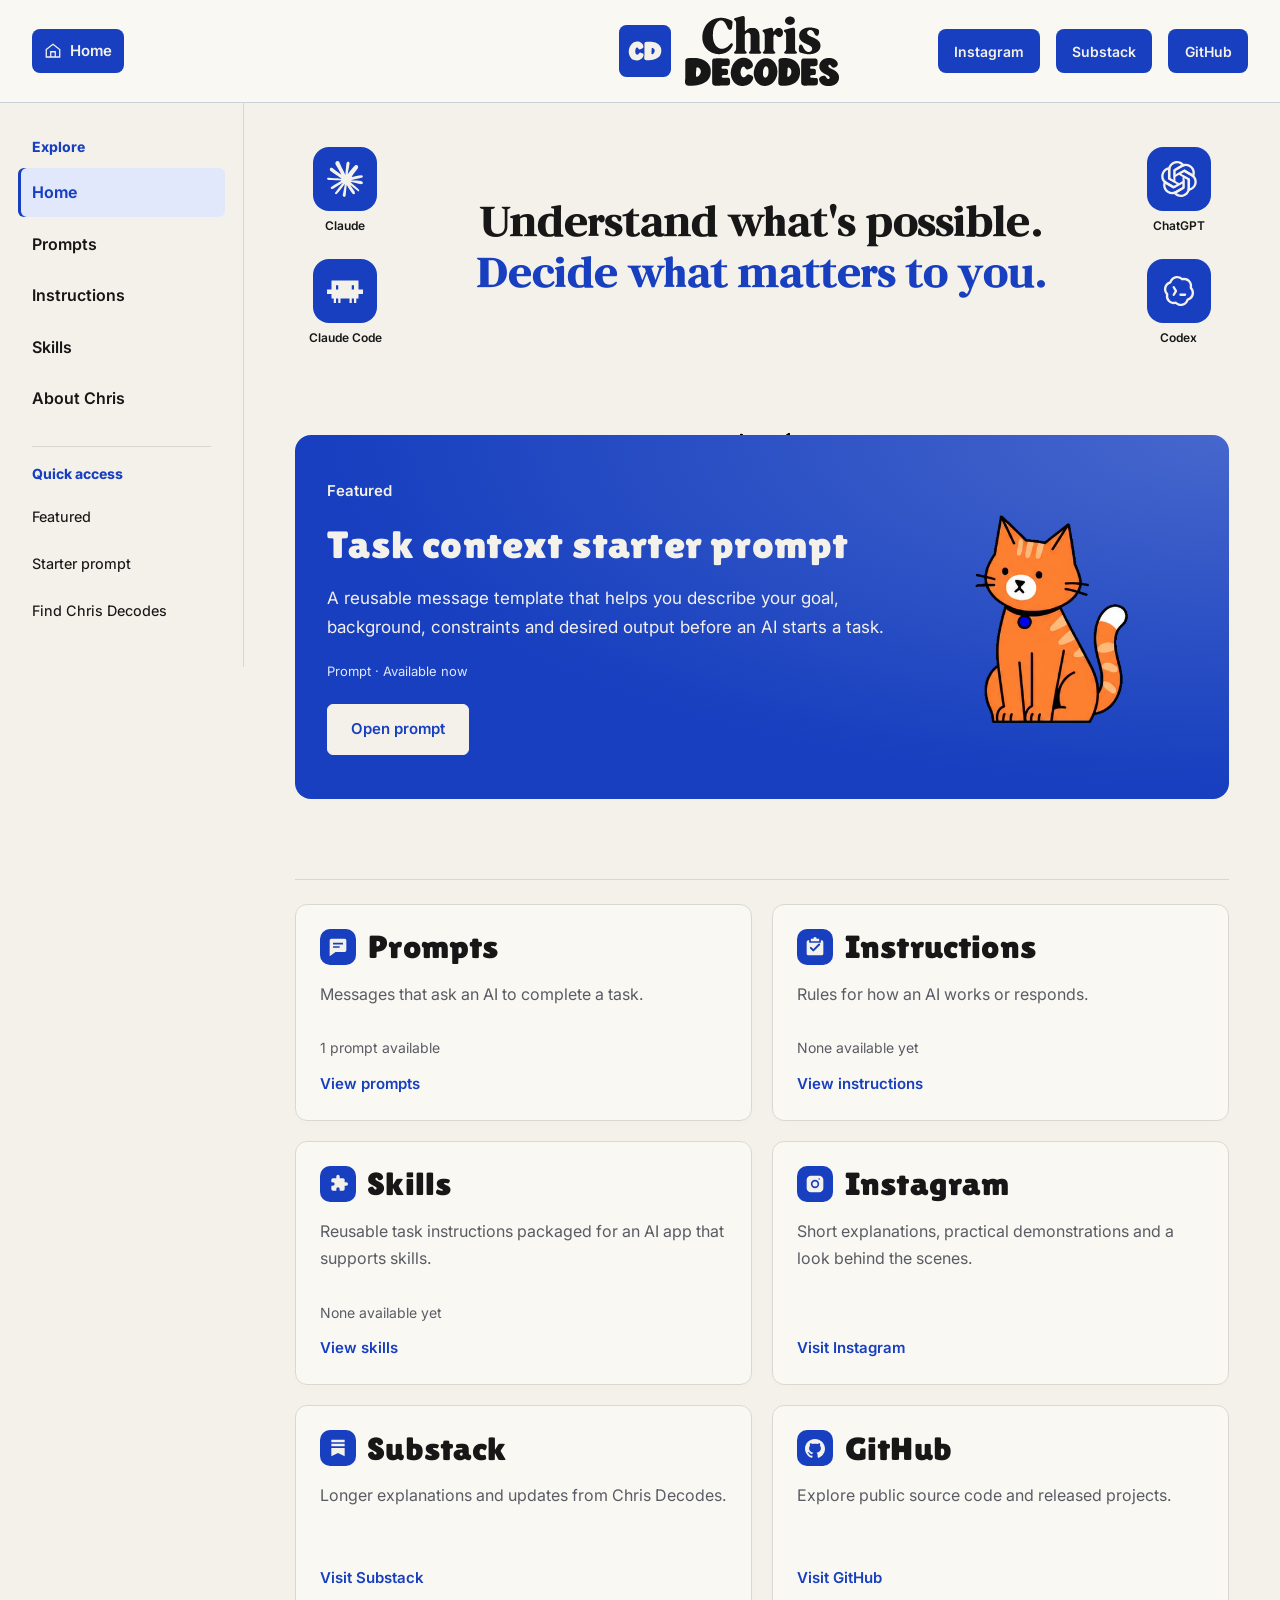
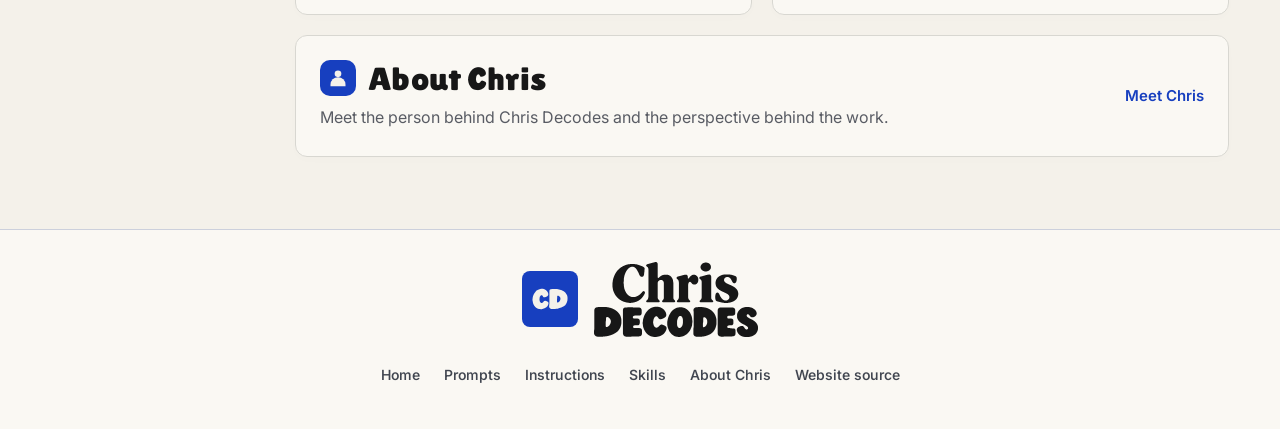
==== commit 9085c500: "Add livelier two-axis icon drift and center the wordmark itself" ====
--- a/index.html
+++ b/index.html
@@ -1,4 +1,4 @@
 <!doctype html>
-<html lang="en"><head><meta charset="utf-8"><meta name="viewport" content="width=device-width, initial-scale=1"><title>Home · Chris Decodes</title><meta name="description" content="Explore Chris Decodes prompts, instructions and skills, meet Chris, and find Instagram, Substack and GitHub."><meta name="theme-color" content="#173FBF"><meta property="og:title" content="Home · Chris Decodes"><meta property="og:description" content="Understand what's possible. Decide what matters to you."><link rel="icon" href="/assets/favicon.svg" type="image/svg+xml"><link rel="preload" href="/assets/WordmarkEditorial.ttf" as="font" type="font/ttf" crossorigin><link rel="stylesheet" href="/styles.css?v=b5126ed3db9d"><script type="application/json" id="site-config">{"tagline":"Understand what's possible. Decide what matters to you.","navigation":[{"id":"home","label":"Home","url":"/"},{"id":"prompts","label":"Prompts","url":"/prompts/"},{"id":"instructions","label":"Instructions","url":"/instructions/"},{"id":"skills","label":"Skills","url":"/skills/"},{"id":"about","label":"About Chris","url":"/about/"}],"types":{"all":{"label":"All resources","title":"Resources","url":"/resources/","nav":"resources","description":"Browse reusable resources and projects. Find what fits your task, then copy it, download it or explore the source."},"skills":{"label":"Skills","title":"Skills","singular":"Skill","url":"/skills/","nav":"skills","description":"A skill is a reusable set of instructions for a specific task, packaged for an AI app that supports skills. It may include templates, files or scripts.","tileDescription":"Reusable task instructions packaged for an AI app that supports skills.","emptyDescription":"Each skill will name its supported app, explain any requirements and give exact setup and usage steps.","useSteps":["Open a skill and check its supported app, requirements and expected outcomes.","Follow that resource’s setup steps to add the skill to the supported app. The method depends on the app and the skill.","Use the skill for your task as its resource page describes, then review the result."]},"prompts":{"label":"Prompts","title":"Prompts","singular":"Prompt","url":"/prompts/","nav":"prompts","description":"A prompt is a message you give an AI to request a result. It describes the task and can include context, constraints and examples.","tileDescription":"Messages that ask an AI to complete a task.","emptyDescription":"Each prompt will include text to copy, details to fill in and steps for using it.","useSteps":["Open a prompt and read its purpose, expected outcomes and requirements.","Copy the prompt into your AI assistant’s message box. Replace any bracketed fields with your own task details.","Send the message, answer any follow-up questions and review the response."]},"templates":{"label":"Templates","title":"Templates","singular":"Template","url":"/resources/?type=templates","nav":"resources","description":"Reusable files that give a familiar task a clear starting structure."},"workflows":{"label":"Workflows","title":"Workflows","singular":"Workflow","url":"/resources/?type=workflows","nav":"resources","description":"Repeatable processes with the steps and requirements needed to use them."},"projects":{"label":"Projects","title":"Projects","singular":"Project","url":"/resources/?type=projects","nav":"resources","description":"Released tools and code projects, with documentation and source links."},"instructions":{"label":"Instructions","title":"Instructions","singular":"Instruction set","url":"/instructions/","nav":"instructions","description":"Instructions are rules that guide how an AI works or responds, such as its tone, answer format or steps to follow. They apply within the chat, project or app where they are provided.","tileDescription":"Rules for how an AI works or responds.","emptyDescription":"Each instruction set will name the supported app, where to save the text and when the rules apply.","useSteps":["Open an instruction set and check which app it supports and where its rules apply.","Adapt the rules to your needs. Save or paste them in the location named on the resource page, such as project instructions or the start of a chat.","Give the assistant your task, then check that its response follows the rules."]}},"shortcuts":[{"label":"Featured","url":"/#featured"},{"label":"Starter prompt","url":"/resources/task-context-starter-prompt/"},{"label":"Find Chris Decodes","url":"/about/#channels-title"}],"channels":[{"id":"instagram","label":"Instagram","url":"https://www.instagram.com/chris.decodes/","description":"Short explanations, practical demonstrations and a look behind the scenes.","action":"Visit Instagram"},{"id":"substack","label":"Substack","url":"https://substack.com/@chrisdecodes","description":"Longer explanations and updates from Chris Decodes.","action":"Visit Substack"},{"id":"github","label":"GitHub","url":"https://github.com/chrisdecodes-io","description":"Explore public source code and released projects.","action":"Visit GitHub"}]}</script><script type="application/json" id="character-assets">{"/styles.css":"/styles.css?v=b5126ed3db9d","/app.js":"/app.js?v=80d2569b3fc8","/cat-motion.js":"/cat-motion.js?v=bfce1d499fc5","/assets/characters/curious.webm":"/assets/characters/curious.webm?v=998fbcb05bd0","/assets/characters/curious.png":"/assets/characters/curious.png?v=dba51ad01598","/assets/characters/work.webm":"/assets/characters/work.webm?v=6533319961f9","/assets/characters/work.png":"/assets/characters/work.png?v=092979cd5dc8","/assets/characters/presenting.webm":"/assets/characters/presenting.webm?v=2687e1ab9151","/assets/characters/presenting.png":"/assets/characters/presenting.png?v=f0e5d7b3813c","/assets/characters/rest.webm":"/assets/characters/rest.webm?v=f57a9287e5f8","/assets/characters/rest.png":"/assets/characters/rest.png?v=c10e5b1cfd68","/assets/characters/peek.webm":"/assets/characters/peek.webm?v=a9a381fa64bb","/assets/characters/peek.png":"/assets/characters/peek.png?v=89c54f8ad49e","/assets/characters/walk.webm":"/assets/characters/walk.webm?v=b85d0eef2d5d","/assets/characters/walk.png":"/assets/characters/walk.png?v=d634de64fa08"}</script><script src="/cat-motion.js?v=bfce1d499fc5" defer></script><script src="/app.js?v=80d2569b3fc8" defer></script></head><body>
+<html lang="en"><head><meta charset="utf-8"><meta name="viewport" content="width=device-width, initial-scale=1"><title>Home · Chris Decodes</title><meta name="description" content="Explore Chris Decodes prompts, instructions and skills, meet Chris, and find Instagram, Substack and GitHub."><meta name="theme-color" content="#173FBF"><meta property="og:title" content="Home · Chris Decodes"><meta property="og:description" content="Understand what's possible. Decide what matters to you."><link rel="icon" href="/assets/favicon.svg" type="image/svg+xml"><link rel="preload" href="/assets/WordmarkEditorial.ttf" as="font" type="font/ttf" crossorigin><link rel="stylesheet" href="/styles.css?v=93bc7d12d323"><script type="application/json" id="site-config">{"tagline":"Understand what's possible. Decide what matters to you.","navigation":[{"id":"home","label":"Home","url":"/"},{"id":"prompts","label":"Prompts","url":"/prompts/"},{"id":"instructions","label":"Instructions","url":"/instructions/"},{"id":"skills","label":"Skills","url":"/skills/"},{"id":"about","label":"About Chris","url":"/about/"}],"types":{"all":{"label":"All resources","title":"Resources","url":"/resources/","nav":"resources","description":"Browse reusable resources and projects. Find what fits your task, then copy it, download it or explore the source."},"skills":{"label":"Skills","title":"Skills","singular":"Skill","url":"/skills/","nav":"skills","description":"A skill is a reusable set of instructions for a specific task, packaged for an AI app that supports skills. It may include templates, files or scripts.","tileDescription":"Reusable task instructions packaged for an AI app that supports skills.","emptyDescription":"Each skill will name its supported app, explain any requirements and give exact setup and usage steps.","useSteps":["Open a skill and check its supported app, requirements and expected outcomes.","Follow that resource’s setup steps to add the skill to the supported app. The method depends on the app and the skill.","Use the skill for your task as its resource page describes, then review the result."]},"prompts":{"label":"Prompts","title":"Prompts","singular":"Prompt","url":"/prompts/","nav":"prompts","description":"A prompt is a message you give an AI to request a result. It describes the task and can include context, constraints and examples.","tileDescription":"Messages that ask an AI to complete a task.","emptyDescription":"Each prompt will include text to copy, details to fill in and steps for using it.","useSteps":["Open a prompt and read its purpose, expected outcomes and requirements.","Copy the prompt into your AI assistant’s message box. Replace any bracketed fields with your own task details.","Send the message, answer any follow-up questions and review the response."]},"templates":{"label":"Templates","title":"Templates","singular":"Template","url":"/resources/?type=templates","nav":"resources","description":"Reusable files that give a familiar task a clear starting structure."},"workflows":{"label":"Workflows","title":"Workflows","singular":"Workflow","url":"/resources/?type=workflows","nav":"resources","description":"Repeatable processes with the steps and requirements needed to use them."},"projects":{"label":"Projects","title":"Projects","singular":"Project","url":"/resources/?type=projects","nav":"resources","description":"Released tools and code projects, with documentation and source links."},"instructions":{"label":"Instructions","title":"Instructions","singular":"Instruction set","url":"/instructions/","nav":"instructions","description":"Instructions are rules that guide how an AI works or responds, such as its tone, answer format or steps to follow. They apply within the chat, project or app where they are provided.","tileDescription":"Rules for how an AI works or responds.","emptyDescription":"Each instruction set will name the supported app, where to save the text and when the rules apply.","useSteps":["Open an instruction set and check which app it supports and where its rules apply.","Adapt the rules to your needs. Save or paste them in the location named on the resource page, such as project instructions or the start of a chat.","Give the assistant your task, then check that its response follows the rules."]}},"shortcuts":[{"label":"Featured","url":"/#featured"},{"label":"Starter prompt","url":"/resources/task-context-starter-prompt/"},{"label":"Find Chris Decodes","url":"/about/#channels-title"}],"channels":[{"id":"instagram","label":"Instagram","url":"https://www.instagram.com/chris.decodes/","description":"Short explanations, practical demonstrations and a look behind the scenes.","action":"Visit Instagram"},{"id":"substack","label":"Substack","url":"https://substack.com/@chrisdecodes","description":"Longer explanations and updates from Chris Decodes.","action":"Visit Substack"},{"id":"github","label":"GitHub","url":"https://github.com/chrisdecodes-io","description":"Explore public source code and released projects.","action":"Visit GitHub"}]}</script><script type="application/json" id="character-assets">{"/styles.css":"/styles.css?v=93bc7d12d323","/app.js":"/app.js?v=80d2569b3fc8","/cat-motion.js":"/cat-motion.js?v=bfce1d499fc5","/assets/characters/curious.webm":"/assets/characters/curious.webm?v=998fbcb05bd0","/assets/characters/curious.png":"/assets/characters/curious.png?v=dba51ad01598","/assets/characters/work.webm":"/assets/characters/work.webm?v=6533319961f9","/assets/characters/work.png":"/assets/characters/work.png?v=092979cd5dc8","/assets/characters/presenting.webm":"/assets/characters/presenting.webm?v=2687e1ab9151","/assets/characters/presenting.png":"/assets/characters/presenting.png?v=f0e5d7b3813c","/assets/characters/rest.webm":"/assets/characters/rest.webm?v=f57a9287e5f8","/assets/characters/rest.png":"/assets/characters/rest.png?v=c10e5b1cfd68","/assets/characters/peek.webm":"/assets/characters/peek.webm?v=a9a381fa64bb","/assets/characters/peek.png":"/assets/characters/peek.png?v=89c54f8ad49e","/assets/characters/walk.webm":"/assets/characters/walk.webm?v=b85d0eef2d5d","/assets/characters/walk.png":"/assets/characters/walk.png?v=d634de64fa08"}</script><script src="/cat-motion.js?v=bfce1d499fc5" defer></script><script src="/app.js?v=80d2569b3fc8" defer></script></head><body>
 <a class="skip-link" href="#main">Skip to content</a><header class="header"><div class="header-inner"><a class="home-link" href="/" aria-current="page"><svg class="home-icon" viewBox="0 0 24 24" width="18" height="18" fill="none" stroke="currentColor" stroke-width="1.7" aria-hidden="true"><path d="m3 10 9-7 9 7v10H3z"/><path d="M9 20v-7h6v7"/></svg>Home</a><a class="brand" href="/" aria-label="Chris Decodes home"><img class="brand-symbol" src="/assets/cd-logo-square.svg" alt="" width="176" height="176"><img class="brand-wordmark" src="/assets/wordmark-cta-ink.svg" alt="" width="533" height="245"></a><nav class="top-channels" aria-label="Chris Decodes channels"><a class="channel-button" href="https://www.instagram.com/chris.decodes/">Instagram</a><a class="channel-button" href="https://substack.com/@chrisdecodes">Substack</a><a class="channel-button" href="https://github.com/chrisdecodes-io">GitHub</a></nav></div></header>
-<div class="site-shell"><aside class="sidebar"><button class="sidebar-toggle" aria-expanded="false" aria-controls="sidebar-links">Browse the hub <span aria-hidden="true">+</span></button><nav id="sidebar-links" aria-label="Main navigation"><p class="nav-label">Explore</p><a href="/" data-nav="home" aria-current="page">Home</a><a href="/prompts/" data-nav="prompts">Prompts</a><a href="/instructions/" data-nav="instructions">Instructions</a><a href="/skills/" data-nav="skills">Skills</a><a href="/about/" data-nav="about">About Chris</a><div class="nav-divider"></div><p class="nav-label">Quick access</p><a class="shortcut-link" href="/#featured">Featured</a><a class="shortcut-link" href="/resources/task-context-starter-prompt/">Starter prompt</a><a class="shortcut-link" href="/about/#channels-title">Find Chris Decodes</a></nav></aside><main id="main" tabindex="-1"><section class="home-page"><div class="home-intro"><h1 class="home-tagline"><span class="tagline-opening">Understand what&#39;s possible.</span> <span class="tagline-closing">Decide what matters to you.</span></h1><ul class="platform-orbit" aria-label="Platforms Chris Decodes explores"><li class="platform-token" data-platform="claude"><span class="platform-mark"><img src="/assets/platforms/claude.svg" width="40" height="40" alt=""></span><span class="platform-label">Claude</span></li><li class="platform-token" data-platform="claude-code"><span class="platform-mark"><img src="/assets/platforms/claude-code.svg" width="40" height="40" alt=""></span><span class="platform-label">Claude Code</span></li><li class="platform-token" data-platform="chatgpt"><span class="platform-mark"><img src="/assets/platforms/chatgpt.svg" width="40" height="40" alt=""></span><span class="platform-label">ChatGPT</span></li><li class="platform-token" data-platform="codex"><span class="platform-mark"><img src="/assets/platforms/codex.svg" width="40" height="40" alt=""></span><span class="platform-label">Codex</span></li></ul></div><div class="feature-peek-wrap peek-surface"><div class="peek-edge" data-peek-position="tagline" aria-hidden="true"><div  class="decoder-cat" data-action="peek" aria-hidden="true"><img src="/assets/characters/peek.png?v=89c54f8ad49e" width="512" height="512" alt=""><video muted loop playsinline preload="none" poster="/assets/characters/peek.png?v=89c54f8ad49e" tabindex="-1" aria-hidden="true"></video></div></div><div class="walk-track" aria-hidden="true"><div  class="decoder-cat" data-action="walk" aria-hidden="true"><img src="/assets/characters/walk.png?v=d634de64fa08" width="512" height="512" alt=""><video muted loop playsinline preload="none" poster="/assets/characters/walk.png?v=d634de64fa08" tabindex="-1" aria-hidden="true"></video></div></div><section id="featured" class="featured-panel" aria-labelledby="featured-title"><div class="featured-copy"><p class="featured-label">Featured</p><h2 id="featured-title">Task context starter prompt</h2><p class="featured-description">A reusable message template that helps you describe your goal, background, constraints and desired output before an AI starts a task.</p><p class="featured-meta">Prompt · Available now</p><a class="button featured-button" href="/resources/task-context-starter-prompt/">Open prompt</a></div><div  class="decoder-cat" data-action="curious" aria-hidden="true"><img src="/assets/characters/curious.png?v=dba51ad01598" width="512" height="512" alt=""><video muted loop playsinline preload="none" poster="/assets/characters/curious.png?v=dba51ad01598" tabindex="-1" aria-hidden="true"></video></div></section></div><nav class="home-grid peek-surface" aria-label="Resources, channels and about Chris"><div class="peek-edge" data-peek-position="left" aria-hidden="true"><div  class="decoder-cat" data-action="peek" aria-hidden="true"><img src="/assets/characters/peek.png?v=89c54f8ad49e" width="512" height="512" alt=""><video muted loop playsinline preload="none" poster="/assets/characters/peek.png?v=89c54f8ad49e" tabindex="-1" aria-hidden="true"></video></div></div><a class="home-tile" href="/prompts/"><div class="tile-heading"><span class="tile-icon" aria-hidden="true"><svg viewBox="0 0 24 24" width="20" height="20" fill="currentColor" focusable="false"><path d="M4 2h16a2 2 0 0 1 2 2v12a2 2 0 0 1-2 2H9l-7 5V4a2 2 0 0 1 2-2z"/><path fill="#173fbf" d="M6 7h12v2H6zm0 4h8v2H6z"/></svg></span><h2>Prompts</h2></div><p>Messages that ask an AI to complete a task.</p><div class="tile-bottom"><span class="tile-status">1 prompt available</span><span class="tile-action">View prompts</span></div></a><a class="home-tile" href="/instructions/"><div class="tile-heading"><span class="tile-icon" aria-hidden="true"><svg viewBox="0 0 24 24" width="20" height="20" fill="currentColor" focusable="false"><path d="M7 2h3a2 2 0 0 1 4 0h3v3H7zM4 4h1v3h14V4h1a2 2 0 0 1 2 2v14a2 2 0 0 1-2 2H4a2 2 0 0 1-2-2V6a2 2 0 0 1 2-2z"/><path fill="none" stroke="#173fbf" stroke-width="2.4" stroke-linecap="round" stroke-linejoin="round" d="m7 13 3 3 7-7"/></svg></span><h2>Instructions</h2></div><p>Rules for how an AI works or responds.</p><div class="tile-bottom"><span class="tile-status">None available yet</span><span class="tile-action">View instructions</span></div></a><a class="home-tile" href="/skills/"><div class="tile-heading"><span class="tile-icon" aria-hidden="true"><svg viewBox="0 0 24 24" width="20" height="20" fill="currentColor" focusable="false"><path d="M6 5h4V3a2 2 0 0 1 4 0v2h4a2 2 0 0 1 2 2v3h2a2 2 0 0 1 0 4h-2v4a2 2 0 0 1-2 2h-4v-2a2 2 0 0 0-4 0v2H6a2 2 0 0 1-2-2v-4h2a2 2 0 0 0 0-4H4V7a2 2 0 0 1 2-2z"/></svg></span><h2>Skills</h2></div><p>Reusable task instructions packaged for an AI app that supports skills.</p><div class="tile-bottom"><span class="tile-status">None available yet</span><span class="tile-action">View skills</span></div></a><a class="home-tile" href="https://www.instagram.com/chris.decodes/"><div class="tile-heading"><span class="tile-icon" aria-hidden="true"><svg viewBox="0 0 24 24" width="20" height="20" fill="currentColor" focusable="false"><path fill-rule="evenodd" d="M7 2h10a5 5 0 0 1 5 5v10a5 5 0 0 1-5 5H7a5 5 0 0 1-5-5V7a5 5 0 0 1 5-5zm5 5a5 5 0 1 0 0 10 5 5 0 0 0 0-10zm5-2a1 1 0 1 0 0 2 1 1 0 0 0 0-2z"/><circle cx="12" cy="12" r="3"/></svg></span><h2>Instagram</h2></div><p>Short explanations, practical demonstrations and a look behind the scenes.</p><div class="tile-bottom"><span class="tile-action">Visit Instagram</span></div></a><a class="home-tile" href="https://substack.com/@chrisdecodes"><div class="tile-heading"><span class="tile-icon" aria-hidden="true"><svg viewBox="0 0 24 24" width="20" height="20" fill="currentColor" focusable="false"><path d="M4 2h16v3H4zM4 7h16v3H4zM4 12h16v10l-8-4-8 4z"/></svg></span><h2>Substack</h2></div><p>Longer explanations and updates from Chris Decodes.</p><div class="tile-bottom"><span class="tile-action">Visit Substack</span></div></a><a class="home-tile" href="https://github.com/chrisdecodes-io"><div class="tile-heading"><span class="tile-icon" aria-hidden="true"><img src="/assets/platforms/github.svg" width="20" height="20" alt=""></span><h2>GitHub</h2></div><p>Explore public source code and released projects.</p><div class="tile-bottom"><span class="tile-action">Visit GitHub</span></div></a><a class="home-tile" href="/about/"><div class="tile-heading"><span class="tile-icon" aria-hidden="true"><svg viewBox="0 0 24 24" width="20" height="20" fill="currentColor" focusable="false"><circle cx="12" cy="7" r="4"/><path d="M3 22v-2a9 9 0 0 1 18 0v2z"/></svg></span><h2>About Chris</h2></div><p>Meet the person behind Chris Decodes and the perspective behind the work.</p><div class="tile-bottom"><span class="tile-action">Meet Chris</span></div></a></nav></section></main></div><footer class="footer peek-surface footer-peek"><div class="peek-edge" data-peek-position="center" aria-hidden="true"><div  class="decoder-cat" data-action="peek" aria-hidden="true"><img src="/assets/characters/peek.png?v=89c54f8ad49e" width="512" height="512" alt=""><video muted loop playsinline preload="none" poster="/assets/characters/peek.png?v=89c54f8ad49e" tabindex="-1" aria-hidden="true"></video></div></div><div class="footer-inner"><div class="footer-brand"><a class="footer-monogram" href="/" aria-label="Chris Decodes home"><img src="/assets/cd-logo-square.svg" width="56" height="56" alt="Chris Decodes CD logo"></a><p class="footer-name"><img class="footer-wordmark" src="/assets/wordmark-cta-ink.svg" width="533" height="245" alt="Chris Decodes"></p></div><nav aria-label="Footer navigation"><a href="/">Home</a><a href="/prompts/">Prompts</a><a href="/instructions/">Instructions</a><a href="/skills/">Skills</a><a href="/about/">About Chris</a><a href="https://github.com/chrisdecodes-io/chrisdecodes-io.github.io">Website source</a></nav></div></footer></body></html>
+<div class="site-shell"><aside class="sidebar"><button class="sidebar-toggle" aria-expanded="false" aria-controls="sidebar-links">Browse the hub <span aria-hidden="true">+</span></button><nav id="sidebar-links" aria-label="Main navigation"><p class="nav-label">Explore</p><a href="/" data-nav="home" aria-current="page">Home</a><a href="/prompts/" data-nav="prompts">Prompts</a><a href="/instructions/" data-nav="instructions">Instructions</a><a href="/skills/" data-nav="skills">Skills</a><a href="/about/" data-nav="about">About Chris</a><div class="nav-divider"></div><p class="nav-label">Quick access</p><a class="shortcut-link" href="/#featured">Featured</a><a class="shortcut-link" href="/resources/task-context-starter-prompt/">Starter prompt</a><a class="shortcut-link" href="/about/#channels-title">Find Chris Decodes</a></nav></aside><main id="main" tabindex="-1"><section class="home-page"><div class="home-intro"><h1 class="home-tagline"><span class="tagline-opening">Understand what&#39;s possible.</span> <span class="tagline-closing">Decide what matters to you.</span></h1><ul class="platform-orbit" aria-label="Platforms Chris Decodes explores"><li class="platform-token" data-platform="claude"><span class="platform-content"><span class="platform-mark"><img src="/assets/platforms/claude.svg" width="40" height="40" alt=""></span><span class="platform-label">Claude</span></span></li><li class="platform-token" data-platform="claude-code"><span class="platform-content"><span class="platform-mark"><img src="/assets/platforms/claude-code.svg" width="40" height="40" alt=""></span><span class="platform-label">Claude Code</span></span></li><li class="platform-token" data-platform="chatgpt"><span class="platform-content"><span class="platform-mark"><img src="/assets/platforms/chatgpt.svg" width="40" height="40" alt=""></span><span class="platform-label">ChatGPT</span></span></li><li class="platform-token" data-platform="codex"><span class="platform-content"><span class="platform-mark"><img src="/assets/platforms/codex.svg" width="40" height="40" alt=""></span><span class="platform-label">Codex</span></span></li></ul></div><div class="feature-peek-wrap peek-surface"><div class="peek-edge" data-peek-position="tagline" aria-hidden="true"><div  class="decoder-cat" data-action="peek" aria-hidden="true"><img src="/assets/characters/peek.png?v=89c54f8ad49e" width="512" height="512" alt=""><video muted loop playsinline preload="none" poster="/assets/characters/peek.png?v=89c54f8ad49e" tabindex="-1" aria-hidden="true"></video></div></div><div class="walk-track" aria-hidden="true"><div  class="decoder-cat" data-action="walk" aria-hidden="true"><img src="/assets/characters/walk.png?v=d634de64fa08" width="512" height="512" alt=""><video muted loop playsinline preload="none" poster="/assets/characters/walk.png?v=d634de64fa08" tabindex="-1" aria-hidden="true"></video></div></div><section id="featured" class="featured-panel" aria-labelledby="featured-title"><div class="featured-copy"><p class="featured-label">Featured</p><h2 id="featured-title">Task context starter prompt</h2><p class="featured-description">A reusable message template that helps you describe your goal, background, constraints and desired output before an AI starts a task.</p><p class="featured-meta">Prompt · Available now</p><a class="button featured-button" href="/resources/task-context-starter-prompt/">Open prompt</a></div><div  class="decoder-cat" data-action="curious" aria-hidden="true"><img src="/assets/characters/curious.png?v=dba51ad01598" width="512" height="512" alt=""><video muted loop playsinline preload="none" poster="/assets/characters/curious.png?v=dba51ad01598" tabindex="-1" aria-hidden="true"></video></div></section></div><nav class="home-grid peek-surface" aria-label="Resources, channels and about Chris"><div class="peek-edge" data-peek-position="left" aria-hidden="true"><div  class="decoder-cat" data-action="peek" aria-hidden="true"><img src="/assets/characters/peek.png?v=89c54f8ad49e" width="512" height="512" alt=""><video muted loop playsinline preload="none" poster="/assets/characters/peek.png?v=89c54f8ad49e" tabindex="-1" aria-hidden="true"></video></div></div><a class="home-tile" href="/prompts/"><div class="tile-heading"><span class="tile-icon" aria-hidden="true"><svg viewBox="0 0 24 24" width="20" height="20" fill="currentColor" focusable="false"><path d="M4 2h16a2 2 0 0 1 2 2v12a2 2 0 0 1-2 2H9l-7 5V4a2 2 0 0 1 2-2z"/><path fill="#173fbf" d="M6 7h12v2H6zm0 4h8v2H6z"/></svg></span><h2>Prompts</h2></div><p>Messages that ask an AI to complete a task.</p><div class="tile-bottom"><span class="tile-status">1 prompt available</span><span class="tile-action">View prompts</span></div></a><a class="home-tile" href="/instructions/"><div class="tile-heading"><span class="tile-icon" aria-hidden="true"><svg viewBox="0 0 24 24" width="20" height="20" fill="currentColor" focusable="false"><path d="M7 2h3a2 2 0 0 1 4 0h3v3H7zM4 4h1v3h14V4h1a2 2 0 0 1 2 2v14a2 2 0 0 1-2 2H4a2 2 0 0 1-2-2V6a2 2 0 0 1 2-2z"/><path fill="none" stroke="#173fbf" stroke-width="2.4" stroke-linecap="round" stroke-linejoin="round" d="m7 13 3 3 7-7"/></svg></span><h2>Instructions</h2></div><p>Rules for how an AI works or responds.</p><div class="tile-bottom"><span class="tile-status">None available yet</span><span class="tile-action">View instructions</span></div></a><a class="home-tile" href="/skills/"><div class="tile-heading"><span class="tile-icon" aria-hidden="true"><svg viewBox="0 0 24 24" width="20" height="20" fill="currentColor" focusable="false"><path d="M6 5h4V3a2 2 0 0 1 4 0v2h4a2 2 0 0 1 2 2v3h2a2 2 0 0 1 0 4h-2v4a2 2 0 0 1-2 2h-4v-2a2 2 0 0 0-4 0v2H6a2 2 0 0 1-2-2v-4h2a2 2 0 0 0 0-4H4V7a2 2 0 0 1 2-2z"/></svg></span><h2>Skills</h2></div><p>Reusable task instructions packaged for an AI app that supports skills.</p><div class="tile-bottom"><span class="tile-status">None available yet</span><span class="tile-action">View skills</span></div></a><a class="home-tile" href="https://www.instagram.com/chris.decodes/"><div class="tile-heading"><span class="tile-icon" aria-hidden="true"><svg viewBox="0 0 24 24" width="20" height="20" fill="currentColor" focusable="false"><path fill-rule="evenodd" d="M7 2h10a5 5 0 0 1 5 5v10a5 5 0 0 1-5 5H7a5 5 0 0 1-5-5V7a5 5 0 0 1 5-5zm5 5a5 5 0 1 0 0 10 5 5 0 0 0 0-10zm5-2a1 1 0 1 0 0 2 1 1 0 0 0 0-2z"/><circle cx="12" cy="12" r="3"/></svg></span><h2>Instagram</h2></div><p>Short explanations, practical demonstrations and a look behind the scenes.</p><div class="tile-bottom"><span class="tile-action">Visit Instagram</span></div></a><a class="home-tile" href="https://substack.com/@chrisdecodes"><div class="tile-heading"><span class="tile-icon" aria-hidden="true"><svg viewBox="0 0 24 24" width="20" height="20" fill="currentColor" focusable="false"><path d="M4 2h16v3H4zM4 7h16v3H4zM4 12h16v10l-8-4-8 4z"/></svg></span><h2>Substack</h2></div><p>Longer explanations and updates from Chris Decodes.</p><div class="tile-bottom"><span class="tile-action">Visit Substack</span></div></a><a class="home-tile" href="https://github.com/chrisdecodes-io"><div class="tile-heading"><span class="tile-icon" aria-hidden="true"><img src="/assets/platforms/github.svg" width="20" height="20" alt=""></span><h2>GitHub</h2></div><p>Explore public source code and released projects.</p><div class="tile-bottom"><span class="tile-action">Visit GitHub</span></div></a><a class="home-tile" href="/about/"><div class="tile-heading"><span class="tile-icon" aria-hidden="true"><svg viewBox="0 0 24 24" width="20" height="20" fill="currentColor" focusable="false"><circle cx="12" cy="7" r="4"/><path d="M3 22v-2a9 9 0 0 1 18 0v2z"/></svg></span><h2>About Chris</h2></div><p>Meet the person behind Chris Decodes and the perspective behind the work.</p><div class="tile-bottom"><span class="tile-action">Meet Chris</span></div></a></nav></section></main></div><footer class="footer peek-surface footer-peek"><div class="peek-edge" data-peek-position="center" aria-hidden="true"><div  class="decoder-cat" data-action="peek" aria-hidden="true"><img src="/assets/characters/peek.png?v=89c54f8ad49e" width="512" height="512" alt=""><video muted loop playsinline preload="none" poster="/assets/characters/peek.png?v=89c54f8ad49e" tabindex="-1" aria-hidden="true"></video></div></div><div class="footer-inner"><div class="footer-brand"><a class="footer-monogram" href="/" aria-label="Chris Decodes home"><img src="/assets/cd-logo-square.svg" width="56" height="56" alt="Chris Decodes CD logo"></a><p class="footer-name"><img class="footer-wordmark" src="/assets/wordmark-cta-ink.svg" width="533" height="245" alt="Chris Decodes"></p></div><nav aria-label="Footer navigation"><a href="/">Home</a><a href="/prompts/">Prompts</a><a href="/instructions/">Instructions</a><a href="/skills/">Skills</a><a href="/about/">About Chris</a><a href="https://github.com/chrisdecodes-io/chrisdecodes-io.github.io">Website source</a></nav></div></footer></body></html>
--- a/styles.css
+++ b/styles.css
@@ -369,7 +369,7 @@
 .site-shell{width:100%;flex:1}
 .header{width:100%;background:var(--paper);border-bottom:1px solid #ccd0dc}
 .header-inner{display:grid;grid-template-columns:minmax(0,1fr) auto minmax(0,1fr);align-items:center;gap:24px;width:100%;max-width:1440px;margin:auto;padding:16px 32px}
-.brand{position:relative;left:calc(var(--sidebar) / 2);grid-column:2;grid-row:1;justify-self:center;display:flex;align-items:center;--cta-width:220px;width:var(--cta-width);gap:calc(var(--cta-width) * 49.3 / 741.3);min-height:44px;padding:0;background:transparent}
+.brand{position:relative;left:calc(var(--sidebar) / 2 - var(--cta-width) * 225.3 / 1482.6);grid-column:2;grid-row:1;justify-self:center;display:flex;align-items:center;--cta-width:220px;width:var(--cta-width);gap:calc(var(--cta-width) * 49.3 / 741.3);min-height:44px;padding:0;background:transparent}
 .brand img{display:block;height:auto;flex-shrink:0}
 .brand .brand-symbol{width:calc(var(--cta-width) * 176 / 741.3);border-radius:calc(var(--cta-width) * 8 / 236)}
 .brand .brand-wordmark{width:calc(var(--cta-width) * 516 / 741.3)}
@@ -399,7 +399,7 @@
 .top-channels a{min-width:0;min-height:46px}
 }
 @media(max-width:760px){
-.brand,.top-channels{left:0}
+.brand{left:calc(var(--cta-width) * 225.3 / 1482.6);flex-direction:row-reverse}.top-channels{left:0}
 .footer-brand{--cta-width:220px}
 .footer{padding:24px 20px}
 .footer nav{display:grid;grid-template-columns:repeat(2,max-content);gap:4px 24px}
@@ -433,19 +433,23 @@
 .home-tagline{font-family:WordmarkEditorial,Georgia,serif;font-weight:400;font-synthesis:none;font-kerning:normal;font-size:clamp(2rem,3.4vw,3rem);line-height:1.18;letter-spacing:0;color:var(--ink);margin:0;width:100%;text-align:center}
 .home-tagline .tagline-opening,.home-tagline .tagline-closing{display:block}
 .home-tagline .tagline-opening{color:var(--ink);font-weight:400}.home-tagline .tagline-closing{color:var(--blue);font-weight:400}
-.platform-orbit{--inward-travel:32px;--outward-travel:4px;--upper-rise:14px;--lower-rise:5px;--settle:3px;position:absolute;inset:8px 8px;list-style:none;padding:0;margin:0;pointer-events:none}
-.platform-token{--float-left:var(--outward-travel);--float-right:var(--inward-travel);--float-up:var(--upper-rise);--float-down:var(--settle);position:absolute;display:flex;flex-direction:column;align-items:center;width:84px;gap:6px;animation:platform-float 20s ease-in-out infinite}
+.platform-orbit{--inward-travel:64px;--outward-travel:12px;--upper-rise:24px;--upper-drop:8px;--lower-rise:10px;--lower-drop:4px;position:absolute;inset:8px 8px;list-style:none;padding:0;margin:0;pointer-events:none}
+.platform-token{--float-left:var(--outward-travel);--float-right:var(--inward-travel);--float-up:var(--upper-rise);--float-down:var(--upper-drop);--x-period:18s;--y-period:13s;--x-delay:-5s;--y-delay:-3s;position:absolute;display:block;width:84px;animation:platform-sway-x var(--x-period) ease-in-out var(--x-delay) infinite}
+.platform-content{display:flex;flex-direction:column;align-items:center;gap:6px;animation:platform-sway-y var(--y-period) ease-in-out var(--y-delay) infinite}
 .platform-mark{display:grid;place-items:center;width:64px;height:64px;background:var(--blue);border-radius:16px}
 .platform-mark img{display:block;width:36px;height:36px;object-fit:contain}.platform-token[data-platform=chatgpt] img{width:48px;height:48px}
 .platform-label{font:600 .75rem/1.5 Inter,Arial,sans-serif;color:var(--ink);text-align:center}
-.platform-token[data-platform=claude]{left:0;top:0;animation-delay:-6s}.platform-token[data-platform=claude-code]{--float-up:var(--lower-rise);animation-direction:reverse;left:0;bottom:0;animation-duration:23s;animation-delay:-10s}.platform-token[data-platform=chatgpt]{--float-left:var(--inward-travel);--float-right:var(--outward-travel);right:0;top:0;animation-duration:22s;animation-delay:-12s}.platform-token[data-platform=codex]{--float-left:var(--inward-travel);--float-right:var(--outward-travel);--float-up:var(--lower-rise);animation-direction:reverse;right:0;bottom:0;animation-duration:24s;animation-delay:-4s}
-@keyframes platform-float{0%,100%{transform:translate(calc(var(--float-left) * -.5),calc(var(--float-down) * .3))}22%{transform:translate(var(--float-right),calc(var(--float-up) * -1))}48%{transform:translate(calc(var(--float-right) * .4),var(--float-down))}74%{transform:translate(calc(var(--float-left) * -1),calc(var(--float-up) * -.5))}88%{transform:translate(calc(var(--float-right) * .2),calc(var(--float-down) * .65))}}
+.platform-token[data-platform=claude]{left:0;top:0}.platform-token[data-platform=claude-code]{--float-up:var(--lower-rise);--float-down:var(--lower-drop);--x-period:21s;--y-period:16s;--x-delay:-12s;--y-delay:-9s;animation-direction:reverse;left:0;bottom:0}.platform-token[data-platform=chatgpt]{--float-left:var(--inward-travel);--float-right:var(--outward-travel);--x-period:20s;--y-period:15s;--x-delay:-13s;--y-delay:-6s;right:0;top:0}.platform-token[data-platform=codex]{--float-left:var(--inward-travel);--float-right:var(--outward-travel);--float-up:var(--lower-rise);--float-down:var(--lower-drop);--x-period:23s;--y-period:18s;--x-delay:-7s;--y-delay:-11s;animation-direction:reverse;right:0;bottom:0}
+@keyframes platform-sway-x{0%,100%{transform:translateX(calc(var(--float-left) * -1))}50%{transform:translateX(var(--float-right))}}
+@keyframes platform-sway-y{0%,100%{transform:translateY(calc(var(--float-up) * -1))}50%{transform:translateY(var(--float-down))}}
 .tile-icon img{display:block;object-fit:contain}
-@media(max-width:1150px){.home-intro{padding-inline:92px;min-height:192px}.platform-orbit{--inward-travel:14px;--upper-rise:12px;--lower-rise:4px;--settle:2px;inset:8px 4px}.platform-token{width:72px}.platform-mark{width:56px;height:56px;border-radius:14px}}
-@media(max-width:760px){.feature-peek-wrap{--peek-half:60px}.home-intro{padding:4px 60px;min-height:180px}.home-tagline{font-size:2rem;line-height:1.18}.platform-orbit{--inward-travel:8px;--outward-travel:2px;--upper-rise:10px;--lower-rise:5px;--settle:3px;inset:10px 0}.platform-token{width:52px;gap:5px}.platform-mark{width:44px;height:44px;border-radius:12px}.platform-mark img{width:28px;height:28px}.platform-token[data-platform=chatgpt] img{width:34px;height:34px}.platform-label{line-height:1.25}}
-@media(max-width:360px){.brand{--cta-width:128px}.home-link{padding-inline:4px;gap:4px;font-size:.84375rem}.home-icon{width:14px;height:14px}.home-intro{padding-inline:51px}.platform-orbit{--inward-travel:5px}.home-tagline{font-size:1.875rem}.platform-token{width:44px}.platform-mark{width:38px;height:38px;border-radius:10px}.platform-mark img{width:25px;height:25px}.platform-token[data-platform=chatgpt] img{width:30px;height:30px}.platform-label{font-size:.75rem}}
+@media(max-width:1279px){.platform-orbit{--inward-travel:32px;--outward-travel:8px;--upper-rise:20px;--upper-drop:6px;--lower-rise:8px;--lower-drop:3px}}
+@media(max-width:1150px){.home-intro{padding-inline:92px;min-height:192px}.platform-orbit{--inward-travel:24px;--upper-rise:16px;--upper-drop:4px;--lower-rise:6px;--lower-drop:3px;inset:8px 4px}.platform-token{width:72px}.platform-mark{width:56px;height:56px;border-radius:14px}}
+@media(max-width:760px){.feature-peek-wrap{--peek-half:60px}.home-intro{padding:4px 60px;min-height:180px}.home-tagline{font-size:2rem;line-height:1.18}.platform-orbit{--inward-travel:8px;--outward-travel:2px;--upper-rise:14px;--upper-drop:6px;--lower-rise:6px;--lower-drop:4px;inset:10px 0}.platform-token{width:52px}.platform-content{gap:5px}.platform-mark{width:44px;height:44px;border-radius:12px}.platform-mark img{width:28px;height:28px}.platform-token[data-platform=chatgpt] img{width:34px;height:34px}.platform-label{line-height:1.25}}
+@media(max-width:400px){.platform-orbit{--upper-rise:18px;--upper-drop:12px;--lower-rise:16px}}
+@media(max-width:360px){.brand{--cta-width:128px}.home-link{padding-inline:4px;gap:4px;font-size:.84375rem}.home-icon{width:14px;height:14px}.home-intro{padding-inline:51px}.platform-orbit{--inward-travel:5px}.platform-token[data-platform=chatgpt]{right:-4px}.home-tagline{font-size:1.875rem}.platform-token{width:44px}.platform-mark{width:38px;height:38px;border-radius:10px}.platform-mark img{width:25px;height:25px}.platform-token[data-platform=chatgpt] img{width:30px;height:30px}.platform-label{font-size:.75rem}}
 @media(min-width:761px){.platform-label{white-space:nowrap}}
-@media(prefers-reduced-motion:reduce){.platform-token{animation:none}}
+@media(prefers-reduced-motion:reduce){.platform-token,.platform-content{animation:none}}
 
 /* A reserved cream lane lets the walk take a turn after a complete peek dip. */
 .walk-track{-webkit-mask-image:linear-gradient(to right,transparent,#000 10px,#000 calc(100% - 10px),transparent);mask-image:linear-gradient(to right,transparent,#000 10px,#000 calc(100% - 10px),transparent);--walker-size:120px;position:absolute;inset:-80px auto auto var(--walk-left,0px);width:var(--walk-width,100%);height:80px;overflow:hidden;pointer-events:none;visibility:hidden;opacity:0}
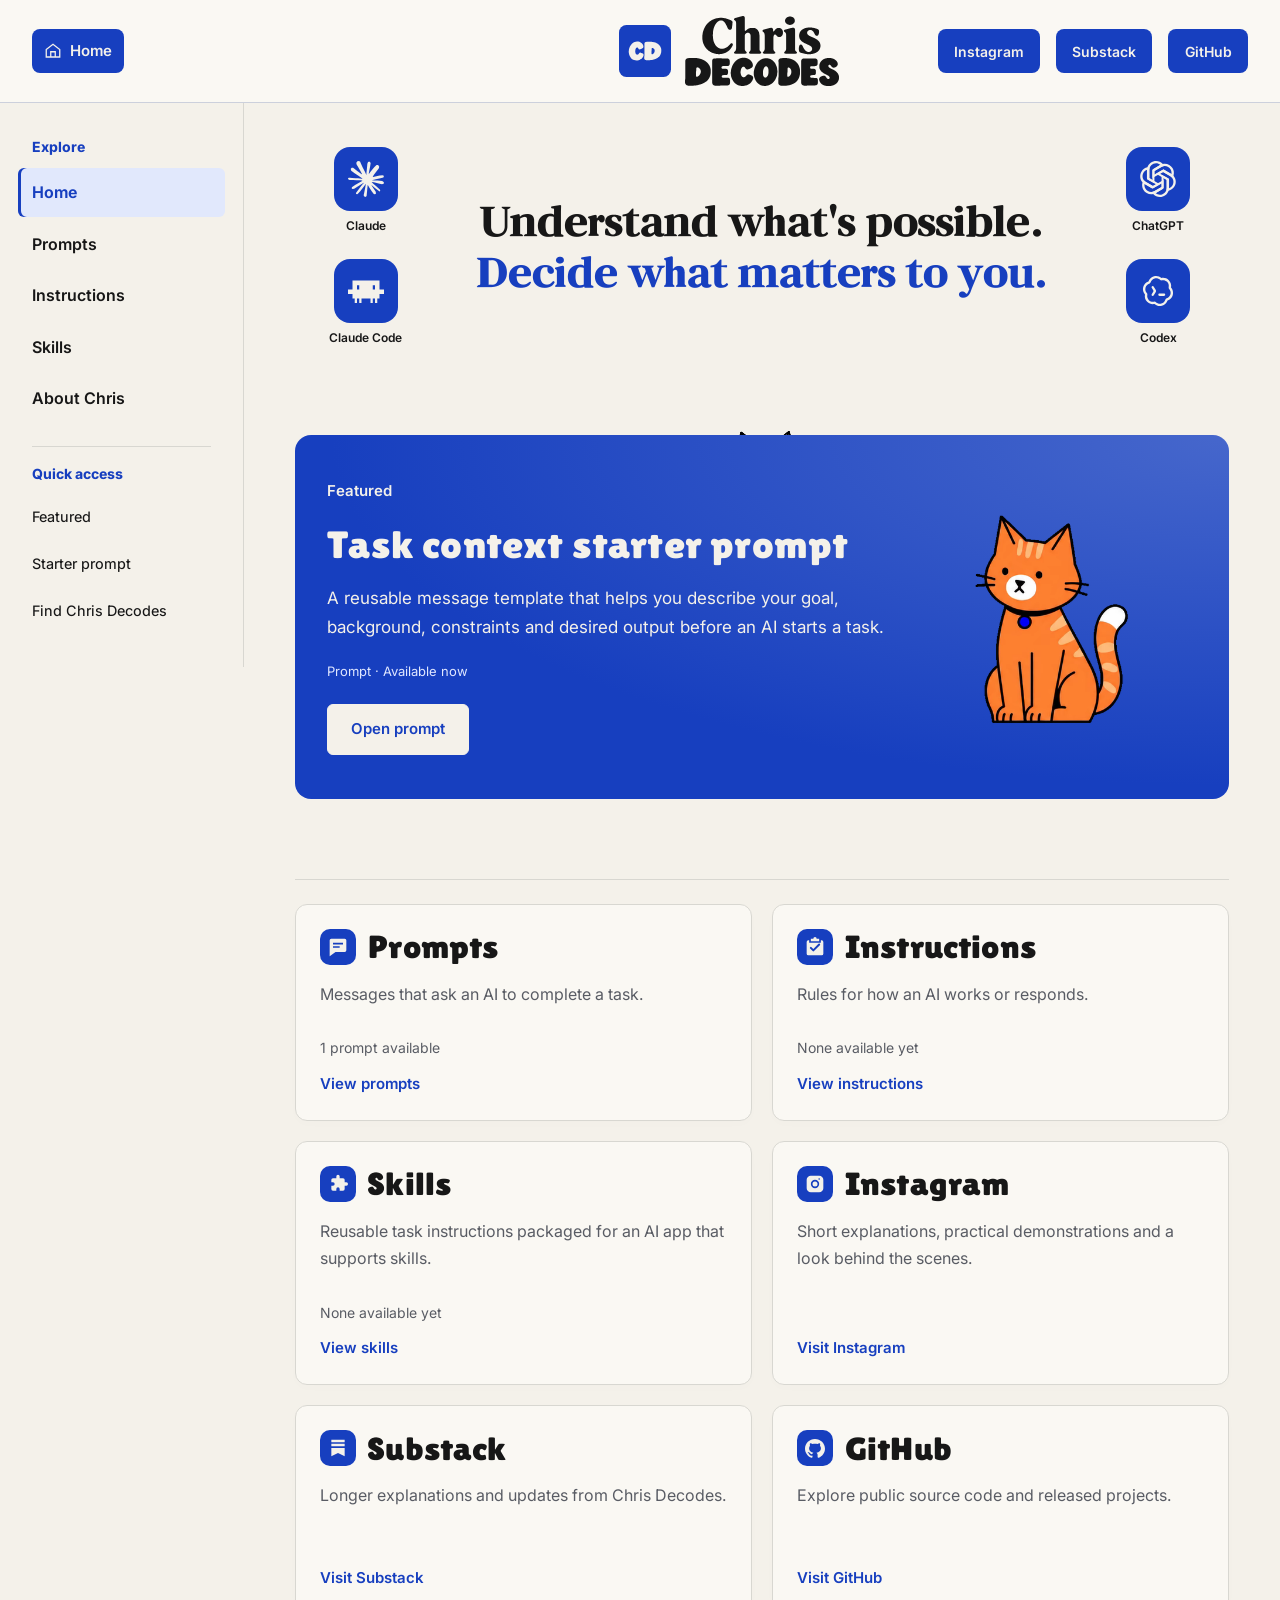
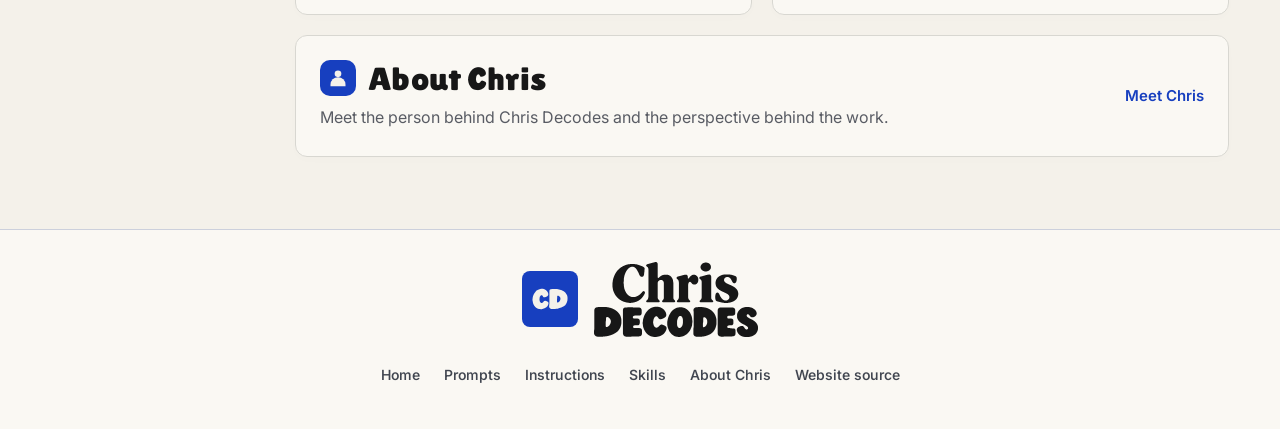
==== commit 342fa383: "Bring floating platform icons closer to the tagline" ====
--- a/index.html
+++ b/index.html
@@ -1,4 +1,4 @@
 <!doctype html>
-<html lang="en"><head><meta charset="utf-8"><meta name="viewport" content="width=device-width, initial-scale=1"><title>Home · Chris Decodes</title><meta name="description" content="Explore Chris Decodes prompts, instructions and skills, meet Chris, and find Instagram, Substack and GitHub."><meta name="theme-color" content="#173FBF"><meta property="og:title" content="Home · Chris Decodes"><meta property="og:description" content="Understand what's possible. Decide what matters to you."><link rel="icon" href="/assets/favicon.svg" type="image/svg+xml"><link rel="preload" href="/assets/WordmarkEditorial.ttf" as="font" type="font/ttf" crossorigin><link rel="stylesheet" href="/styles.css?v=93bc7d12d323"><script type="application/json" id="site-config">{"tagline":"Understand what's possible. Decide what matters to you.","navigation":[{"id":"home","label":"Home","url":"/"},{"id":"prompts","label":"Prompts","url":"/prompts/"},{"id":"instructions","label":"Instructions","url":"/instructions/"},{"id":"skills","label":"Skills","url":"/skills/"},{"id":"about","label":"About Chris","url":"/about/"}],"types":{"all":{"label":"All resources","title":"Resources","url":"/resources/","nav":"resources","description":"Browse reusable resources and projects. Find what fits your task, then copy it, download it or explore the source."},"skills":{"label":"Skills","title":"Skills","singular":"Skill","url":"/skills/","nav":"skills","description":"A skill is a reusable set of instructions for a specific task, packaged for an AI app that supports skills. It may include templates, files or scripts.","tileDescription":"Reusable task instructions packaged for an AI app that supports skills.","emptyDescription":"Each skill will name its supported app, explain any requirements and give exact setup and usage steps.","useSteps":["Open a skill and check its supported app, requirements and expected outcomes.","Follow that resource’s setup steps to add the skill to the supported app. The method depends on the app and the skill.","Use the skill for your task as its resource page describes, then review the result."]},"prompts":{"label":"Prompts","title":"Prompts","singular":"Prompt","url":"/prompts/","nav":"prompts","description":"A prompt is a message you give an AI to request a result. It describes the task and can include context, constraints and examples.","tileDescription":"Messages that ask an AI to complete a task.","emptyDescription":"Each prompt will include text to copy, details to fill in and steps for using it.","useSteps":["Open a prompt and read its purpose, expected outcomes and requirements.","Copy the prompt into your AI assistant’s message box. Replace any bracketed fields with your own task details.","Send the message, answer any follow-up questions and review the response."]},"templates":{"label":"Templates","title":"Templates","singular":"Template","url":"/resources/?type=templates","nav":"resources","description":"Reusable files that give a familiar task a clear starting structure."},"workflows":{"label":"Workflows","title":"Workflows","singular":"Workflow","url":"/resources/?type=workflows","nav":"resources","description":"Repeatable processes with the steps and requirements needed to use them."},"projects":{"label":"Projects","title":"Projects","singular":"Project","url":"/resources/?type=projects","nav":"resources","description":"Released tools and code projects, with documentation and source links."},"instructions":{"label":"Instructions","title":"Instructions","singular":"Instruction set","url":"/instructions/","nav":"instructions","description":"Instructions are rules that guide how an AI works or responds, such as its tone, answer format or steps to follow. They apply within the chat, project or app where they are provided.","tileDescription":"Rules for how an AI works or responds.","emptyDescription":"Each instruction set will name the supported app, where to save the text and when the rules apply.","useSteps":["Open an instruction set and check which app it supports and where its rules apply.","Adapt the rules to your needs. Save or paste them in the location named on the resource page, such as project instructions or the start of a chat.","Give the assistant your task, then check that its response follows the rules."]}},"shortcuts":[{"label":"Featured","url":"/#featured"},{"label":"Starter prompt","url":"/resources/task-context-starter-prompt/"},{"label":"Find Chris Decodes","url":"/about/#channels-title"}],"channels":[{"id":"instagram","label":"Instagram","url":"https://www.instagram.com/chris.decodes/","description":"Short explanations, practical demonstrations and a look behind the scenes.","action":"Visit Instagram"},{"id":"substack","label":"Substack","url":"https://substack.com/@chrisdecodes","description":"Longer explanations and updates from Chris Decodes.","action":"Visit Substack"},{"id":"github","label":"GitHub","url":"https://github.com/chrisdecodes-io","description":"Explore public source code and released projects.","action":"Visit GitHub"}]}</script><script type="application/json" id="character-assets">{"/styles.css":"/styles.css?v=93bc7d12d323","/app.js":"/app.js?v=80d2569b3fc8","/cat-motion.js":"/cat-motion.js?v=bfce1d499fc5","/assets/characters/curious.webm":"/assets/characters/curious.webm?v=998fbcb05bd0","/assets/characters/curious.png":"/assets/characters/curious.png?v=dba51ad01598","/assets/characters/work.webm":"/assets/characters/work.webm?v=6533319961f9","/assets/characters/work.png":"/assets/characters/work.png?v=092979cd5dc8","/assets/characters/presenting.webm":"/assets/characters/presenting.webm?v=2687e1ab9151","/assets/characters/presenting.png":"/assets/characters/presenting.png?v=f0e5d7b3813c","/assets/characters/rest.webm":"/assets/characters/rest.webm?v=f57a9287e5f8","/assets/characters/rest.png":"/assets/characters/rest.png?v=c10e5b1cfd68","/assets/characters/peek.webm":"/assets/characters/peek.webm?v=a9a381fa64bb","/assets/characters/peek.png":"/assets/characters/peek.png?v=89c54f8ad49e","/assets/characters/walk.webm":"/assets/characters/walk.webm?v=b85d0eef2d5d","/assets/characters/walk.png":"/assets/characters/walk.png?v=d634de64fa08"}</script><script src="/cat-motion.js?v=bfce1d499fc5" defer></script><script src="/app.js?v=80d2569b3fc8" defer></script></head><body>
+<html lang="en"><head><meta charset="utf-8"><meta name="viewport" content="width=device-width, initial-scale=1"><title>Home · Chris Decodes</title><meta name="description" content="Explore Chris Decodes prompts, instructions and skills, meet Chris, and find Instagram, Substack and GitHub."><meta name="theme-color" content="#173FBF"><meta property="og:title" content="Home · Chris Decodes"><meta property="og:description" content="Understand what's possible. Decide what matters to you."><link rel="icon" href="/assets/favicon.svg" type="image/svg+xml"><link rel="preload" href="/assets/WordmarkEditorial.ttf" as="font" type="font/ttf" crossorigin><link rel="stylesheet" href="/styles.css?v=fb6d19ff08ce"><script type="application/json" id="site-config">{"tagline":"Understand what's possible. Decide what matters to you.","navigation":[{"id":"home","label":"Home","url":"/"},{"id":"prompts","label":"Prompts","url":"/prompts/"},{"id":"instructions","label":"Instructions","url":"/instructions/"},{"id":"skills","label":"Skills","url":"/skills/"},{"id":"about","label":"About Chris","url":"/about/"}],"types":{"all":{"label":"All resources","title":"Resources","url":"/resources/","nav":"resources","description":"Browse reusable resources and projects. Find what fits your task, then copy it, download it or explore the source."},"skills":{"label":"Skills","title":"Skills","singular":"Skill","url":"/skills/","nav":"skills","description":"A skill is a reusable set of instructions for a specific task, packaged for an AI app that supports skills. It may include templates, files or scripts.","tileDescription":"Reusable task instructions packaged for an AI app that supports skills.","emptyDescription":"Each skill will name its supported app, explain any requirements and give exact setup and usage steps.","useSteps":["Open a skill and check its supported app, requirements and expected outcomes.","Follow that resource’s setup steps to add the skill to the supported app. The method depends on the app and the skill.","Use the skill for your task as its resource page describes, then review the result."]},"prompts":{"label":"Prompts","title":"Prompts","singular":"Prompt","url":"/prompts/","nav":"prompts","description":"A prompt is a message you give an AI to request a result. It describes the task and can include context, constraints and examples.","tileDescription":"Messages that ask an AI to complete a task.","emptyDescription":"Each prompt will include text to copy, details to fill in and steps for using it.","useSteps":["Open a prompt and read its purpose, expected outcomes and requirements.","Copy the prompt into your AI assistant’s message box. Replace any bracketed fields with your own task details.","Send the message, answer any follow-up questions and review the response."]},"templates":{"label":"Templates","title":"Templates","singular":"Template","url":"/resources/?type=templates","nav":"resources","description":"Reusable files that give a familiar task a clear starting structure."},"workflows":{"label":"Workflows","title":"Workflows","singular":"Workflow","url":"/resources/?type=workflows","nav":"resources","description":"Repeatable processes with the steps and requirements needed to use them."},"projects":{"label":"Projects","title":"Projects","singular":"Project","url":"/resources/?type=projects","nav":"resources","description":"Released tools and code projects, with documentation and source links."},"instructions":{"label":"Instructions","title":"Instructions","singular":"Instruction set","url":"/instructions/","nav":"instructions","description":"Instructions are rules that guide how an AI works or responds, such as its tone, answer format or steps to follow. They apply within the chat, project or app where they are provided.","tileDescription":"Rules for how an AI works or responds.","emptyDescription":"Each instruction set will name the supported app, where to save the text and when the rules apply.","useSteps":["Open an instruction set and check which app it supports and where its rules apply.","Adapt the rules to your needs. Save or paste them in the location named on the resource page, such as project instructions or the start of a chat.","Give the assistant your task, then check that its response follows the rules."]}},"shortcuts":[{"label":"Featured","url":"/#featured"},{"label":"Starter prompt","url":"/resources/task-context-starter-prompt/"},{"label":"Find Chris Decodes","url":"/about/#channels-title"}],"channels":[{"id":"instagram","label":"Instagram","url":"https://www.instagram.com/chris.decodes/","description":"Short explanations, practical demonstrations and a look behind the scenes.","action":"Visit Instagram"},{"id":"substack","label":"Substack","url":"https://substack.com/@chrisdecodes","description":"Longer explanations and updates from Chris Decodes.","action":"Visit Substack"},{"id":"github","label":"GitHub","url":"https://github.com/chrisdecodes-io","description":"Explore public source code and released projects.","action":"Visit GitHub"}]}</script><script type="application/json" id="character-assets">{"/styles.css":"/styles.css?v=fb6d19ff08ce","/app.js":"/app.js?v=80d2569b3fc8","/cat-motion.js":"/cat-motion.js?v=bfce1d499fc5","/assets/characters/curious.webm":"/assets/characters/curious.webm?v=998fbcb05bd0","/assets/characters/curious.png":"/assets/characters/curious.png?v=dba51ad01598","/assets/characters/work.webm":"/assets/characters/work.webm?v=6533319961f9","/assets/characters/work.png":"/assets/characters/work.png?v=092979cd5dc8","/assets/characters/presenting.webm":"/assets/characters/presenting.webm?v=2687e1ab9151","/assets/characters/presenting.png":"/assets/characters/presenting.png?v=f0e5d7b3813c","/assets/characters/rest.webm":"/assets/characters/rest.webm?v=f57a9287e5f8","/assets/characters/rest.png":"/assets/characters/rest.png?v=c10e5b1cfd68","/assets/characters/peek.webm":"/assets/characters/peek.webm?v=a9a381fa64bb","/assets/characters/peek.png":"/assets/characters/peek.png?v=89c54f8ad49e","/assets/characters/walk.webm":"/assets/characters/walk.webm?v=b85d0eef2d5d","/assets/characters/walk.png":"/assets/characters/walk.png?v=d634de64fa08"}</script><script src="/cat-motion.js?v=bfce1d499fc5" defer></script><script src="/app.js?v=80d2569b3fc8" defer></script></head><body>
 <a class="skip-link" href="#main">Skip to content</a><header class="header"><div class="header-inner"><a class="home-link" href="/" aria-current="page"><svg class="home-icon" viewBox="0 0 24 24" width="18" height="18" fill="none" stroke="currentColor" stroke-width="1.7" aria-hidden="true"><path d="m3 10 9-7 9 7v10H3z"/><path d="M9 20v-7h6v7"/></svg>Home</a><a class="brand" href="/" aria-label="Chris Decodes home"><img class="brand-symbol" src="/assets/cd-logo-square.svg" alt="" width="176" height="176"><img class="brand-wordmark" src="/assets/wordmark-cta-ink.svg" alt="" width="533" height="245"></a><nav class="top-channels" aria-label="Chris Decodes channels"><a class="channel-button" href="https://www.instagram.com/chris.decodes/">Instagram</a><a class="channel-button" href="https://substack.com/@chrisdecodes">Substack</a><a class="channel-button" href="https://github.com/chrisdecodes-io">GitHub</a></nav></div></header>
 <div class="site-shell"><aside class="sidebar"><button class="sidebar-toggle" aria-expanded="false" aria-controls="sidebar-links">Browse the hub <span aria-hidden="true">+</span></button><nav id="sidebar-links" aria-label="Main navigation"><p class="nav-label">Explore</p><a href="/" data-nav="home" aria-current="page">Home</a><a href="/prompts/" data-nav="prompts">Prompts</a><a href="/instructions/" data-nav="instructions">Instructions</a><a href="/skills/" data-nav="skills">Skills</a><a href="/about/" data-nav="about">About Chris</a><div class="nav-divider"></div><p class="nav-label">Quick access</p><a class="shortcut-link" href="/#featured">Featured</a><a class="shortcut-link" href="/resources/task-context-starter-prompt/">Starter prompt</a><a class="shortcut-link" href="/about/#channels-title">Find Chris Decodes</a></nav></aside><main id="main" tabindex="-1"><section class="home-page"><div class="home-intro"><h1 class="home-tagline"><span class="tagline-opening">Understand what&#39;s possible.</span> <span class="tagline-closing">Decide what matters to you.</span></h1><ul class="platform-orbit" aria-label="Platforms Chris Decodes explores"><li class="platform-token" data-platform="claude"><span class="platform-content"><span class="platform-mark"><img src="/assets/platforms/claude.svg" width="40" height="40" alt=""></span><span class="platform-label">Claude</span></span></li><li class="platform-token" data-platform="claude-code"><span class="platform-content"><span class="platform-mark"><img src="/assets/platforms/claude-code.svg" width="40" height="40" alt=""></span><span class="platform-label">Claude Code</span></span></li><li class="platform-token" data-platform="chatgpt"><span class="platform-content"><span class="platform-mark"><img src="/assets/platforms/chatgpt.svg" width="40" height="40" alt=""></span><span class="platform-label">ChatGPT</span></span></li><li class="platform-token" data-platform="codex"><span class="platform-content"><span class="platform-mark"><img src="/assets/platforms/codex.svg" width="40" height="40" alt=""></span><span class="platform-label">Codex</span></span></li></ul></div><div class="feature-peek-wrap peek-surface"><div class="peek-edge" data-peek-position="tagline" aria-hidden="true"><div  class="decoder-cat" data-action="peek" aria-hidden="true"><img src="/assets/characters/peek.png?v=89c54f8ad49e" width="512" height="512" alt=""><video muted loop playsinline preload="none" poster="/assets/characters/peek.png?v=89c54f8ad49e" tabindex="-1" aria-hidden="true"></video></div></div><div class="walk-track" aria-hidden="true"><div  class="decoder-cat" data-action="walk" aria-hidden="true"><img src="/assets/characters/walk.png?v=d634de64fa08" width="512" height="512" alt=""><video muted loop playsinline preload="none" poster="/assets/characters/walk.png?v=d634de64fa08" tabindex="-1" aria-hidden="true"></video></div></div><section id="featured" class="featured-panel" aria-labelledby="featured-title"><div class="featured-copy"><p class="featured-label">Featured</p><h2 id="featured-title">Task context starter prompt</h2><p class="featured-description">A reusable message template that helps you describe your goal, background, constraints and desired output before an AI starts a task.</p><p class="featured-meta">Prompt · Available now</p><a class="button featured-button" href="/resources/task-context-starter-prompt/">Open prompt</a></div><div  class="decoder-cat" data-action="curious" aria-hidden="true"><img src="/assets/characters/curious.png?v=dba51ad01598" width="512" height="512" alt=""><video muted loop playsinline preload="none" poster="/assets/characters/curious.png?v=dba51ad01598" tabindex="-1" aria-hidden="true"></video></div></section></div><nav class="home-grid peek-surface" aria-label="Resources, channels and about Chris"><div class="peek-edge" data-peek-position="left" aria-hidden="true"><div  class="decoder-cat" data-action="peek" aria-hidden="true"><img src="/assets/characters/peek.png?v=89c54f8ad49e" width="512" height="512" alt=""><video muted loop playsinline preload="none" poster="/assets/characters/peek.png?v=89c54f8ad49e" tabindex="-1" aria-hidden="true"></video></div></div><a class="home-tile" href="/prompts/"><div class="tile-heading"><span class="tile-icon" aria-hidden="true"><svg viewBox="0 0 24 24" width="20" height="20" fill="currentColor" focusable="false"><path d="M4 2h16a2 2 0 0 1 2 2v12a2 2 0 0 1-2 2H9l-7 5V4a2 2 0 0 1 2-2z"/><path fill="#173fbf" d="M6 7h12v2H6zm0 4h8v2H6z"/></svg></span><h2>Prompts</h2></div><p>Messages that ask an AI to complete a task.</p><div class="tile-bottom"><span class="tile-status">1 prompt available</span><span class="tile-action">View prompts</span></div></a><a class="home-tile" href="/instructions/"><div class="tile-heading"><span class="tile-icon" aria-hidden="true"><svg viewBox="0 0 24 24" width="20" height="20" fill="currentColor" focusable="false"><path d="M7 2h3a2 2 0 0 1 4 0h3v3H7zM4 4h1v3h14V4h1a2 2 0 0 1 2 2v14a2 2 0 0 1-2 2H4a2 2 0 0 1-2-2V6a2 2 0 0 1 2-2z"/><path fill="none" stroke="#173fbf" stroke-width="2.4" stroke-linecap="round" stroke-linejoin="round" d="m7 13 3 3 7-7"/></svg></span><h2>Instructions</h2></div><p>Rules for how an AI works or responds.</p><div class="tile-bottom"><span class="tile-status">None available yet</span><span class="tile-action">View instructions</span></div></a><a class="home-tile" href="/skills/"><div class="tile-heading"><span class="tile-icon" aria-hidden="true"><svg viewBox="0 0 24 24" width="20" height="20" fill="currentColor" focusable="false"><path d="M6 5h4V3a2 2 0 0 1 4 0v2h4a2 2 0 0 1 2 2v3h2a2 2 0 0 1 0 4h-2v4a2 2 0 0 1-2 2h-4v-2a2 2 0 0 0-4 0v2H6a2 2 0 0 1-2-2v-4h2a2 2 0 0 0 0-4H4V7a2 2 0 0 1 2-2z"/></svg></span><h2>Skills</h2></div><p>Reusable task instructions packaged for an AI app that supports skills.</p><div class="tile-bottom"><span class="tile-status">None available yet</span><span class="tile-action">View skills</span></div></a><a class="home-tile" href="https://www.instagram.com/chris.decodes/"><div class="tile-heading"><span class="tile-icon" aria-hidden="true"><svg viewBox="0 0 24 24" width="20" height="20" fill="currentColor" focusable="false"><path fill-rule="evenodd" d="M7 2h10a5 5 0 0 1 5 5v10a5 5 0 0 1-5 5H7a5 5 0 0 1-5-5V7a5 5 0 0 1 5-5zm5 5a5 5 0 1 0 0 10 5 5 0 0 0 0-10zm5-2a1 1 0 1 0 0 2 1 1 0 0 0 0-2z"/><circle cx="12" cy="12" r="3"/></svg></span><h2>Instagram</h2></div><p>Short explanations, practical demonstrations and a look behind the scenes.</p><div class="tile-bottom"><span class="tile-action">Visit Instagram</span></div></a><a class="home-tile" href="https://substack.com/@chrisdecodes"><div class="tile-heading"><span class="tile-icon" aria-hidden="true"><svg viewBox="0 0 24 24" width="20" height="20" fill="currentColor" focusable="false"><path d="M4 2h16v3H4zM4 7h16v3H4zM4 12h16v10l-8-4-8 4z"/></svg></span><h2>Substack</h2></div><p>Longer explanations and updates from Chris Decodes.</p><div class="tile-bottom"><span class="tile-action">Visit Substack</span></div></a><a class="home-tile" href="https://github.com/chrisdecodes-io"><div class="tile-heading"><span class="tile-icon" aria-hidden="true"><img src="/assets/platforms/github.svg" width="20" height="20" alt=""></span><h2>GitHub</h2></div><p>Explore public source code and released projects.</p><div class="tile-bottom"><span class="tile-action">Visit GitHub</span></div></a><a class="home-tile" href="/about/"><div class="tile-heading"><span class="tile-icon" aria-hidden="true"><svg viewBox="0 0 24 24" width="20" height="20" fill="currentColor" focusable="false"><circle cx="12" cy="7" r="4"/><path d="M3 22v-2a9 9 0 0 1 18 0v2z"/></svg></span><h2>About Chris</h2></div><p>Meet the person behind Chris Decodes and the perspective behind the work.</p><div class="tile-bottom"><span class="tile-action">Meet Chris</span></div></a></nav></section></main></div><footer class="footer peek-surface footer-peek"><div class="peek-edge" data-peek-position="center" aria-hidden="true"><div  class="decoder-cat" data-action="peek" aria-hidden="true"><img src="/assets/characters/peek.png?v=89c54f8ad49e" width="512" height="512" alt=""><video muted loop playsinline preload="none" poster="/assets/characters/peek.png?v=89c54f8ad49e" tabindex="-1" aria-hidden="true"></video></div></div><div class="footer-inner"><div class="footer-brand"><a class="footer-monogram" href="/" aria-label="Chris Decodes home"><img src="/assets/cd-logo-square.svg" width="56" height="56" alt="Chris Decodes CD logo"></a><p class="footer-name"><img class="footer-wordmark" src="/assets/wordmark-cta-ink.svg" width="533" height="245" alt="Chris Decodes"></p></div><nav aria-label="Footer navigation"><a href="/">Home</a><a href="/prompts/">Prompts</a><a href="/instructions/">Instructions</a><a href="/skills/">Skills</a><a href="/about/">About Chris</a><a href="https://github.com/chrisdecodes-io/chrisdecodes-io.github.io">Website source</a></nav></div></footer></body></html>
--- a/styles.css
+++ b/styles.css
@@ -433,21 +433,21 @@
 .home-tagline{font-family:WordmarkEditorial,Georgia,serif;font-weight:400;font-synthesis:none;font-kerning:normal;font-size:clamp(2rem,3.4vw,3rem);line-height:1.18;letter-spacing:0;color:var(--ink);margin:0;width:100%;text-align:center}
 .home-tagline .tagline-opening,.home-tagline .tagline-closing{display:block}
 .home-tagline .tagline-opening{color:var(--ink);font-weight:400}.home-tagline .tagline-closing{color:var(--blue);font-weight:400}
-.platform-orbit{--inward-travel:64px;--outward-travel:12px;--upper-rise:24px;--upper-drop:8px;--lower-rise:10px;--lower-drop:4px;position:absolute;inset:8px 8px;list-style:none;padding:0;margin:0;pointer-events:none}
+.platform-orbit{--flank-inset:clamp(12px,calc((100vw - 1150px) * .16),48px);--inward-travel:64px;--outward-travel:12px;--upper-rise:24px;--upper-drop:8px;--lower-rise:10px;--lower-drop:4px;position:absolute;inset:8px 8px;list-style:none;padding:0;margin:0;pointer-events:none}
 .platform-token{--float-left:var(--outward-travel);--float-right:var(--inward-travel);--float-up:var(--upper-rise);--float-down:var(--upper-drop);--x-period:18s;--y-period:13s;--x-delay:-5s;--y-delay:-3s;position:absolute;display:block;width:84px;animation:platform-sway-x var(--x-period) ease-in-out var(--x-delay) infinite}
 .platform-content{display:flex;flex-direction:column;align-items:center;gap:6px;animation:platform-sway-y var(--y-period) ease-in-out var(--y-delay) infinite}
 .platform-mark{display:grid;place-items:center;width:64px;height:64px;background:var(--blue);border-radius:16px}
 .platform-mark img{display:block;width:36px;height:36px;object-fit:contain}.platform-token[data-platform=chatgpt] img{width:48px;height:48px}
 .platform-label{font:600 .75rem/1.5 Inter,Arial,sans-serif;color:var(--ink);text-align:center}
-.platform-token[data-platform=claude]{left:0;top:0}.platform-token[data-platform=claude-code]{--float-up:var(--lower-rise);--float-down:var(--lower-drop);--x-period:21s;--y-period:16s;--x-delay:-12s;--y-delay:-9s;animation-direction:reverse;left:0;bottom:0}.platform-token[data-platform=chatgpt]{--float-left:var(--inward-travel);--float-right:var(--outward-travel);--x-period:20s;--y-period:15s;--x-delay:-13s;--y-delay:-6s;right:0;top:0}.platform-token[data-platform=codex]{--float-left:var(--inward-travel);--float-right:var(--outward-travel);--float-up:var(--lower-rise);--float-down:var(--lower-drop);--x-period:23s;--y-period:18s;--x-delay:-7s;--y-delay:-11s;animation-direction:reverse;right:0;bottom:0}
+.platform-token[data-platform=claude]{left:var(--flank-inset);top:0}.platform-token[data-platform=claude-code]{--float-up:var(--lower-rise);--float-down:var(--lower-drop);--x-period:21s;--y-period:16s;--x-delay:-12s;--y-delay:-9s;animation-direction:reverse;left:var(--flank-inset);bottom:0}.platform-token[data-platform=chatgpt]{--float-left:var(--inward-travel);--float-right:var(--outward-travel);--x-period:20s;--y-period:15s;--x-delay:-13s;--y-delay:-6s;right:var(--flank-inset);top:0}.platform-token[data-platform=codex]{--float-left:var(--inward-travel);--float-right:var(--outward-travel);--float-up:var(--lower-rise);--float-down:var(--lower-drop);--x-period:23s;--y-period:18s;--x-delay:-7s;--y-delay:-11s;animation-direction:reverse;right:var(--flank-inset);bottom:0}
 @keyframes platform-sway-x{0%,100%{transform:translateX(calc(var(--float-left) * -1))}50%{transform:translateX(var(--float-right))}}
 @keyframes platform-sway-y{0%,100%{transform:translateY(calc(var(--float-up) * -1))}50%{transform:translateY(var(--float-down))}}
 .tile-icon img{display:block;object-fit:contain}
 @media(max-width:1279px){.platform-orbit{--inward-travel:32px;--outward-travel:8px;--upper-rise:20px;--upper-drop:6px;--lower-rise:8px;--lower-drop:3px}}
-@media(max-width:1150px){.home-intro{padding-inline:92px;min-height:192px}.platform-orbit{--inward-travel:24px;--upper-rise:16px;--upper-drop:4px;--lower-rise:6px;--lower-drop:3px;inset:8px 4px}.platform-token{width:72px}.platform-mark{width:56px;height:56px;border-radius:14px}}
-@media(max-width:760px){.feature-peek-wrap{--peek-half:60px}.home-intro{padding:4px 60px;min-height:180px}.home-tagline{font-size:2rem;line-height:1.18}.platform-orbit{--inward-travel:8px;--outward-travel:2px;--upper-rise:14px;--upper-drop:6px;--lower-rise:6px;--lower-drop:4px;inset:10px 0}.platform-token{width:52px}.platform-content{gap:5px}.platform-mark{width:44px;height:44px;border-radius:12px}.platform-mark img{width:28px;height:28px}.platform-token[data-platform=chatgpt] img{width:34px;height:34px}.platform-label{line-height:1.25}}
+@media(max-width:1150px){.home-intro{padding-inline:92px;min-height:192px}.platform-orbit{--flank-inset:8px;--inward-travel:16px;--outward-travel:4px;--upper-rise:16px;--upper-drop:4px;--lower-rise:6px;--lower-drop:3px;inset:8px 4px}.platform-token{width:72px}.platform-mark{width:56px;height:56px;border-radius:14px}}
+@media(max-width:760px){.feature-peek-wrap{--peek-half:60px}.home-intro{padding:4px 60px;min-height:180px}.home-tagline{font-size:2rem;line-height:1.18}.platform-orbit{--flank-inset:3px;--inward-travel:5px;--outward-travel:1px;--upper-rise:14px;--upper-drop:6px;--lower-rise:6px;--lower-drop:4px;inset:10px 0}.platform-token{width:52px}.platform-content{gap:5px}.platform-mark{width:44px;height:44px;border-radius:12px}.platform-mark img{width:28px;height:28px}.platform-token[data-platform=chatgpt] img{width:34px;height:34px}.platform-label{line-height:1.25}}
 @media(max-width:400px){.platform-orbit{--upper-rise:18px;--upper-drop:12px;--lower-rise:16px}}
-@media(max-width:360px){.brand{--cta-width:128px}.home-link{padding-inline:4px;gap:4px;font-size:.84375rem}.home-icon{width:14px;height:14px}.home-intro{padding-inline:51px}.platform-orbit{--inward-travel:5px}.platform-token[data-platform=chatgpt]{right:-4px}.home-tagline{font-size:1.875rem}.platform-token{width:44px}.platform-mark{width:38px;height:38px;border-radius:10px}.platform-mark img{width:25px;height:25px}.platform-token[data-platform=chatgpt] img{width:30px;height:30px}.platform-label{font-size:.75rem}}
+@media(max-width:360px){.brand{--cta-width:128px}.home-link{padding-inline:4px;gap:4px;font-size:.84375rem}.home-icon{width:14px;height:14px}.home-intro{padding-inline:51px}.platform-orbit{--flank-inset:2px;--inward-travel:3px}.platform-token[data-platform=chatgpt]{right:calc(var(--flank-inset) - 4px)}.home-tagline{font-size:1.875rem}.platform-token{width:44px}.platform-mark{width:38px;height:38px;border-radius:10px}.platform-mark img{width:25px;height:25px}.platform-token[data-platform=chatgpt] img{width:30px;height:30px}.platform-label{font-size:.75rem}}
 @media(min-width:761px){.platform-label{white-space:nowrap}}
 @media(prefers-reduced-motion:reduce){.platform-token,.platform-content{animation:none}}
 
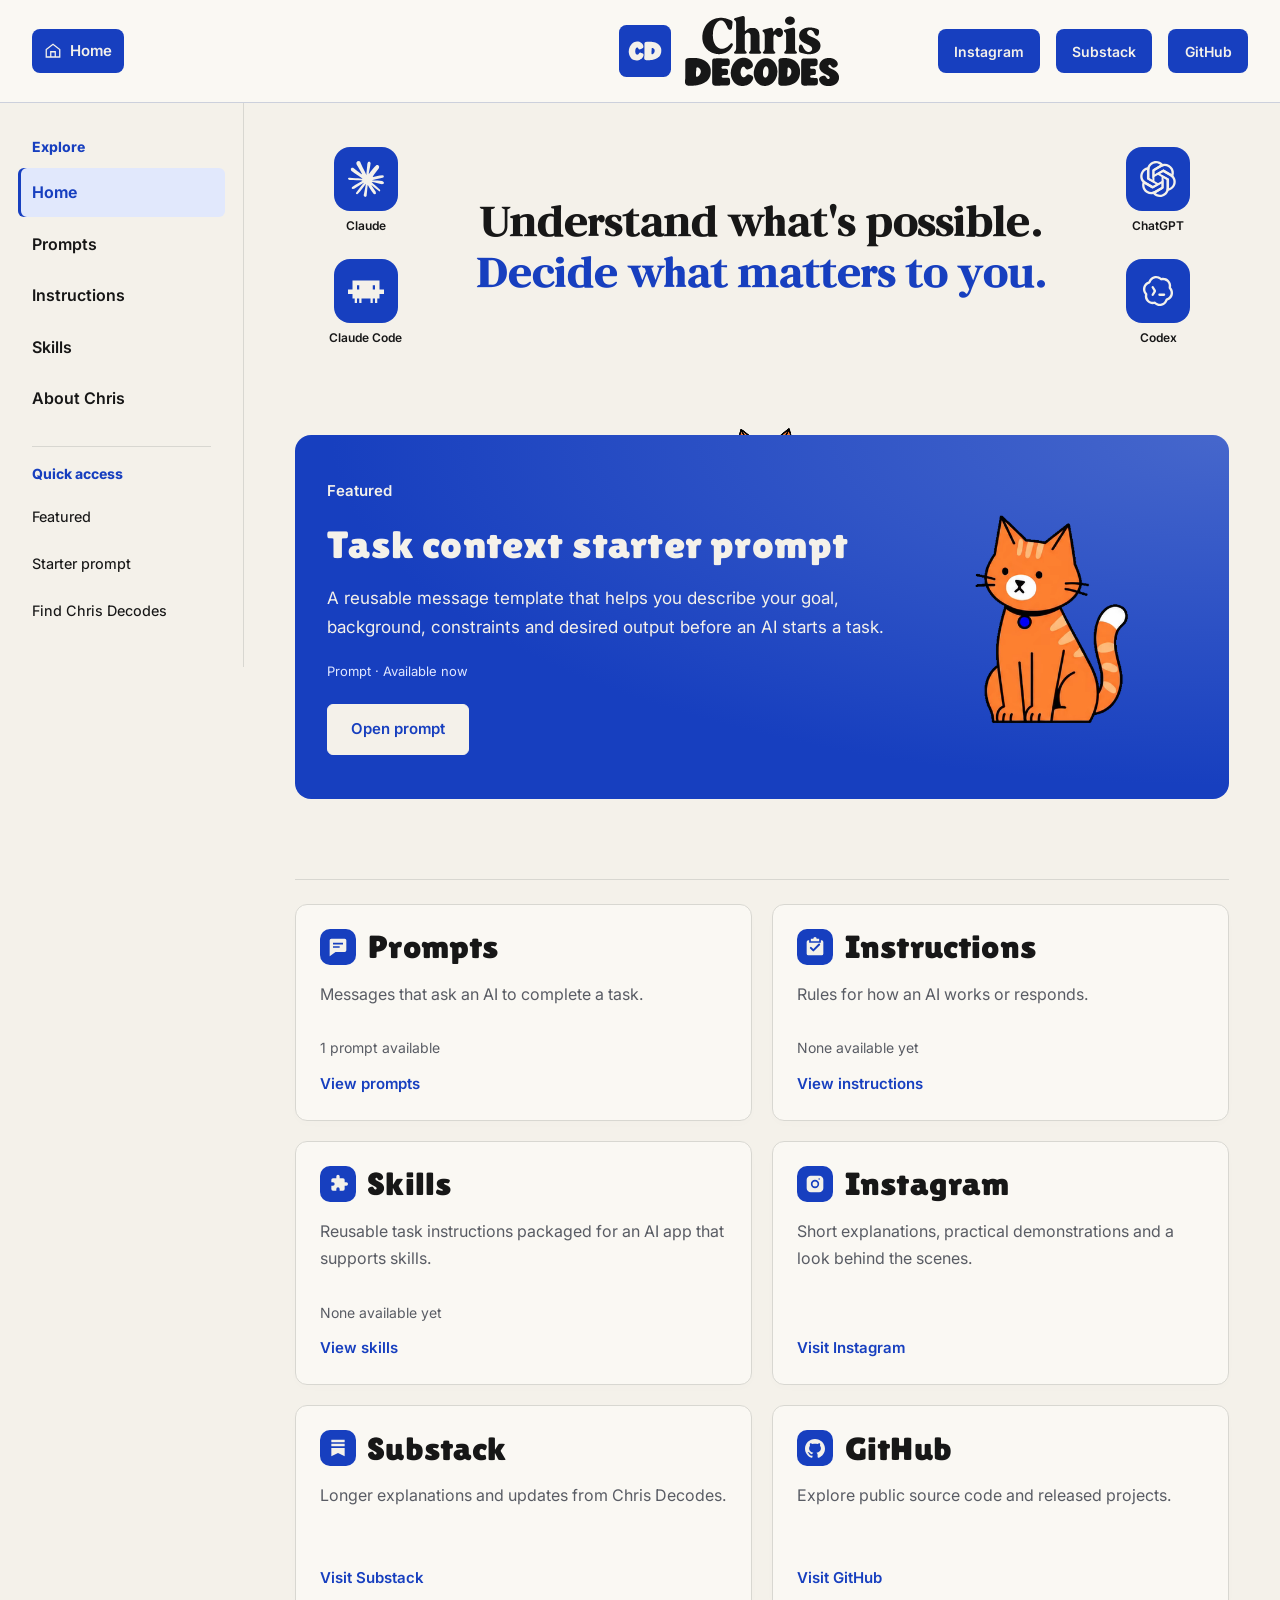
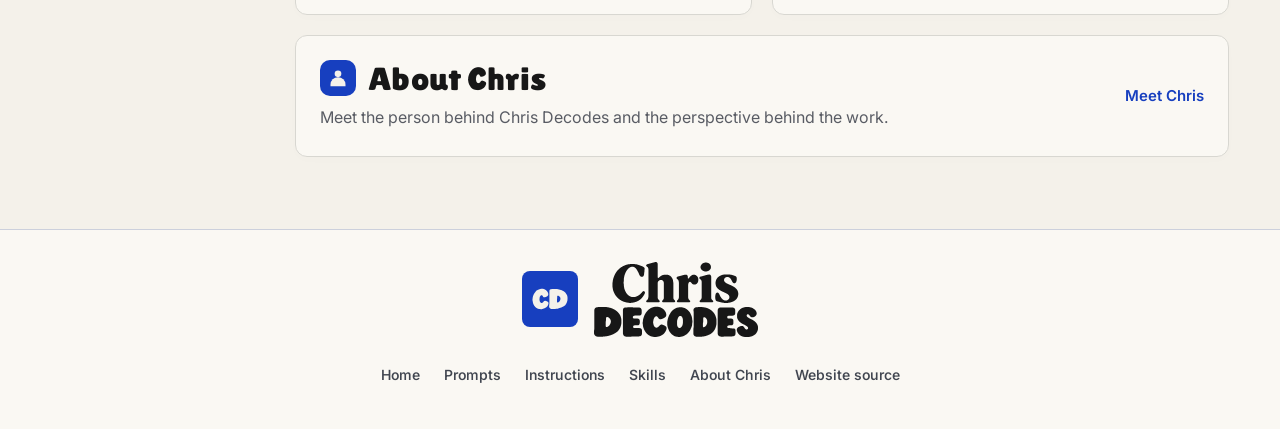
==== commit bfbc33e8: "Keep the mobile tagline on two lines and simplify collection guidance" ====
--- a/index.html
+++ b/index.html
@@ -1,4 +1,4 @@
 <!doctype html>
-<html lang="en"><head><meta charset="utf-8"><meta name="viewport" content="width=device-width, initial-scale=1"><title>Home · Chris Decodes</title><meta name="description" content="Explore Chris Decodes prompts, instructions and skills, meet Chris, and find Instagram, Substack and GitHub."><meta name="theme-color" content="#173FBF"><meta property="og:title" content="Home · Chris Decodes"><meta property="og:description" content="Understand what's possible. Decide what matters to you."><link rel="icon" href="/assets/favicon.svg" type="image/svg+xml"><link rel="preload" href="/assets/WordmarkEditorial.ttf" as="font" type="font/ttf" crossorigin><link rel="stylesheet" href="/styles.css?v=fb6d19ff08ce"><script type="application/json" id="site-config">{"tagline":"Understand what's possible. Decide what matters to you.","navigation":[{"id":"home","label":"Home","url":"/"},{"id":"prompts","label":"Prompts","url":"/prompts/"},{"id":"instructions","label":"Instructions","url":"/instructions/"},{"id":"skills","label":"Skills","url":"/skills/"},{"id":"about","label":"About Chris","url":"/about/"}],"types":{"all":{"label":"All resources","title":"Resources","url":"/resources/","nav":"resources","description":"Browse reusable resources and projects. Find what fits your task, then copy it, download it or explore the source."},"skills":{"label":"Skills","title":"Skills","singular":"Skill","url":"/skills/","nav":"skills","description":"A skill is a reusable set of instructions for a specific task, packaged for an AI app that supports skills. It may include templates, files or scripts.","tileDescription":"Reusable task instructions packaged for an AI app that supports skills.","emptyDescription":"Each skill will name its supported app, explain any requirements and give exact setup and usage steps.","useSteps":["Open a skill and check its supported app, requirements and expected outcomes.","Follow that resource’s setup steps to add the skill to the supported app. The method depends on the app and the skill.","Use the skill for your task as its resource page describes, then review the result."]},"prompts":{"label":"Prompts","title":"Prompts","singular":"Prompt","url":"/prompts/","nav":"prompts","description":"A prompt is a message you give an AI to request a result. It describes the task and can include context, constraints and examples.","tileDescription":"Messages that ask an AI to complete a task.","emptyDescription":"Each prompt will include text to copy, details to fill in and steps for using it.","useSteps":["Open a prompt and read its purpose, expected outcomes and requirements.","Copy the prompt into your AI assistant’s message box. Replace any bracketed fields with your own task details.","Send the message, answer any follow-up questions and review the response."]},"templates":{"label":"Templates","title":"Templates","singular":"Template","url":"/resources/?type=templates","nav":"resources","description":"Reusable files that give a familiar task a clear starting structure."},"workflows":{"label":"Workflows","title":"Workflows","singular":"Workflow","url":"/resources/?type=workflows","nav":"resources","description":"Repeatable processes with the steps and requirements needed to use them."},"projects":{"label":"Projects","title":"Projects","singular":"Project","url":"/resources/?type=projects","nav":"resources","description":"Released tools and code projects, with documentation and source links."},"instructions":{"label":"Instructions","title":"Instructions","singular":"Instruction set","url":"/instructions/","nav":"instructions","description":"Instructions are rules that guide how an AI works or responds, such as its tone, answer format or steps to follow. They apply within the chat, project or app where they are provided.","tileDescription":"Rules for how an AI works or responds.","emptyDescription":"Each instruction set will name the supported app, where to save the text and when the rules apply.","useSteps":["Open an instruction set and check which app it supports and where its rules apply.","Adapt the rules to your needs. Save or paste them in the location named on the resource page, such as project instructions or the start of a chat.","Give the assistant your task, then check that its response follows the rules."]}},"shortcuts":[{"label":"Featured","url":"/#featured"},{"label":"Starter prompt","url":"/resources/task-context-starter-prompt/"},{"label":"Find Chris Decodes","url":"/about/#channels-title"}],"channels":[{"id":"instagram","label":"Instagram","url":"https://www.instagram.com/chris.decodes/","description":"Short explanations, practical demonstrations and a look behind the scenes.","action":"Visit Instagram"},{"id":"substack","label":"Substack","url":"https://substack.com/@chrisdecodes","description":"Longer explanations and updates from Chris Decodes.","action":"Visit Substack"},{"id":"github","label":"GitHub","url":"https://github.com/chrisdecodes-io","description":"Explore public source code and released projects.","action":"Visit GitHub"}]}</script><script type="application/json" id="character-assets">{"/styles.css":"/styles.css?v=fb6d19ff08ce","/app.js":"/app.js?v=80d2569b3fc8","/cat-motion.js":"/cat-motion.js?v=bfce1d499fc5","/assets/characters/curious.webm":"/assets/characters/curious.webm?v=998fbcb05bd0","/assets/characters/curious.png":"/assets/characters/curious.png?v=dba51ad01598","/assets/characters/work.webm":"/assets/characters/work.webm?v=6533319961f9","/assets/characters/work.png":"/assets/characters/work.png?v=092979cd5dc8","/assets/characters/presenting.webm":"/assets/characters/presenting.webm?v=2687e1ab9151","/assets/characters/presenting.png":"/assets/characters/presenting.png?v=f0e5d7b3813c","/assets/characters/rest.webm":"/assets/characters/rest.webm?v=f57a9287e5f8","/assets/characters/rest.png":"/assets/characters/rest.png?v=c10e5b1cfd68","/assets/characters/peek.webm":"/assets/characters/peek.webm?v=a9a381fa64bb","/assets/characters/peek.png":"/assets/characters/peek.png?v=89c54f8ad49e","/assets/characters/walk.webm":"/assets/characters/walk.webm?v=b85d0eef2d5d","/assets/characters/walk.png":"/assets/characters/walk.png?v=d634de64fa08"}</script><script src="/cat-motion.js?v=bfce1d499fc5" defer></script><script src="/app.js?v=80d2569b3fc8" defer></script></head><body>
-<a class="skip-link" href="#main">Skip to content</a><header class="header"><div class="header-inner"><a class="home-link" href="/" aria-current="page"><svg class="home-icon" viewBox="0 0 24 24" width="18" height="18" fill="none" stroke="currentColor" stroke-width="1.7" aria-hidden="true"><path d="m3 10 9-7 9 7v10H3z"/><path d="M9 20v-7h6v7"/></svg>Home</a><a class="brand" href="/" aria-label="Chris Decodes home"><img class="brand-symbol" src="/assets/cd-logo-square.svg" alt="" width="176" height="176"><img class="brand-wordmark" src="/assets/wordmark-cta-ink.svg" alt="" width="533" height="245"></a><nav class="top-channels" aria-label="Chris Decodes channels"><a class="channel-button" href="https://www.instagram.com/chris.decodes/">Instagram</a><a class="channel-button" href="https://substack.com/@chrisdecodes">Substack</a><a class="channel-button" href="https://github.com/chrisdecodes-io">GitHub</a></nav></div></header>
-<div class="site-shell"><aside class="sidebar"><button class="sidebar-toggle" aria-expanded="false" aria-controls="sidebar-links">Browse the hub <span aria-hidden="true">+</span></button><nav id="sidebar-links" aria-label="Main navigation"><p class="nav-label">Explore</p><a href="/" data-nav="home" aria-current="page">Home</a><a href="/prompts/" data-nav="prompts">Prompts</a><a href="/instructions/" data-nav="instructions">Instructions</a><a href="/skills/" data-nav="skills">Skills</a><a href="/about/" data-nav="about">About Chris</a><div class="nav-divider"></div><p class="nav-label">Quick access</p><a class="shortcut-link" href="/#featured">Featured</a><a class="shortcut-link" href="/resources/task-context-starter-prompt/">Starter prompt</a><a class="shortcut-link" href="/about/#channels-title">Find Chris Decodes</a></nav></aside><main id="main" tabindex="-1"><section class="home-page"><div class="home-intro"><h1 class="home-tagline"><span class="tagline-opening">Understand what&#39;s possible.</span> <span class="tagline-closing">Decide what matters to you.</span></h1><ul class="platform-orbit" aria-label="Platforms Chris Decodes explores"><li class="platform-token" data-platform="claude"><span class="platform-content"><span class="platform-mark"><img src="/assets/platforms/claude.svg" width="40" height="40" alt=""></span><span class="platform-label">Claude</span></span></li><li class="platform-token" data-platform="claude-code"><span class="platform-content"><span class="platform-mark"><img src="/assets/platforms/claude-code.svg" width="40" height="40" alt=""></span><span class="platform-label">Claude Code</span></span></li><li class="platform-token" data-platform="chatgpt"><span class="platform-content"><span class="platform-mark"><img src="/assets/platforms/chatgpt.svg" width="40" height="40" alt=""></span><span class="platform-label">ChatGPT</span></span></li><li class="platform-token" data-platform="codex"><span class="platform-content"><span class="platform-mark"><img src="/assets/platforms/codex.svg" width="40" height="40" alt=""></span><span class="platform-label">Codex</span></span></li></ul></div><div class="feature-peek-wrap peek-surface"><div class="peek-edge" data-peek-position="tagline" aria-hidden="true"><div  class="decoder-cat" data-action="peek" aria-hidden="true"><img src="/assets/characters/peek.png?v=89c54f8ad49e" width="512" height="512" alt=""><video muted loop playsinline preload="none" poster="/assets/characters/peek.png?v=89c54f8ad49e" tabindex="-1" aria-hidden="true"></video></div></div><div class="walk-track" aria-hidden="true"><div  class="decoder-cat" data-action="walk" aria-hidden="true"><img src="/assets/characters/walk.png?v=d634de64fa08" width="512" height="512" alt=""><video muted loop playsinline preload="none" poster="/assets/characters/walk.png?v=d634de64fa08" tabindex="-1" aria-hidden="true"></video></div></div><section id="featured" class="featured-panel" aria-labelledby="featured-title"><div class="featured-copy"><p class="featured-label">Featured</p><h2 id="featured-title">Task context starter prompt</h2><p class="featured-description">A reusable message template that helps you describe your goal, background, constraints and desired output before an AI starts a task.</p><p class="featured-meta">Prompt · Available now</p><a class="button featured-button" href="/resources/task-context-starter-prompt/">Open prompt</a></div><div  class="decoder-cat" data-action="curious" aria-hidden="true"><img src="/assets/characters/curious.png?v=dba51ad01598" width="512" height="512" alt=""><video muted loop playsinline preload="none" poster="/assets/characters/curious.png?v=dba51ad01598" tabindex="-1" aria-hidden="true"></video></div></section></div><nav class="home-grid peek-surface" aria-label="Resources, channels and about Chris"><div class="peek-edge" data-peek-position="left" aria-hidden="true"><div  class="decoder-cat" data-action="peek" aria-hidden="true"><img src="/assets/characters/peek.png?v=89c54f8ad49e" width="512" height="512" alt=""><video muted loop playsinline preload="none" poster="/assets/characters/peek.png?v=89c54f8ad49e" tabindex="-1" aria-hidden="true"></video></div></div><a class="home-tile" href="/prompts/"><div class="tile-heading"><span class="tile-icon" aria-hidden="true"><svg viewBox="0 0 24 24" width="20" height="20" fill="currentColor" focusable="false"><path d="M4 2h16a2 2 0 0 1 2 2v12a2 2 0 0 1-2 2H9l-7 5V4a2 2 0 0 1 2-2z"/><path fill="#173fbf" d="M6 7h12v2H6zm0 4h8v2H6z"/></svg></span><h2>Prompts</h2></div><p>Messages that ask an AI to complete a task.</p><div class="tile-bottom"><span class="tile-status">1 prompt available</span><span class="tile-action">View prompts</span></div></a><a class="home-tile" href="/instructions/"><div class="tile-heading"><span class="tile-icon" aria-hidden="true"><svg viewBox="0 0 24 24" width="20" height="20" fill="currentColor" focusable="false"><path d="M7 2h3a2 2 0 0 1 4 0h3v3H7zM4 4h1v3h14V4h1a2 2 0 0 1 2 2v14a2 2 0 0 1-2 2H4a2 2 0 0 1-2-2V6a2 2 0 0 1 2-2z"/><path fill="none" stroke="#173fbf" stroke-width="2.4" stroke-linecap="round" stroke-linejoin="round" d="m7 13 3 3 7-7"/></svg></span><h2>Instructions</h2></div><p>Rules for how an AI works or responds.</p><div class="tile-bottom"><span class="tile-status">None available yet</span><span class="tile-action">View instructions</span></div></a><a class="home-tile" href="/skills/"><div class="tile-heading"><span class="tile-icon" aria-hidden="true"><svg viewBox="0 0 24 24" width="20" height="20" fill="currentColor" focusable="false"><path d="M6 5h4V3a2 2 0 0 1 4 0v2h4a2 2 0 0 1 2 2v3h2a2 2 0 0 1 0 4h-2v4a2 2 0 0 1-2 2h-4v-2a2 2 0 0 0-4 0v2H6a2 2 0 0 1-2-2v-4h2a2 2 0 0 0 0-4H4V7a2 2 0 0 1 2-2z"/></svg></span><h2>Skills</h2></div><p>Reusable task instructions packaged for an AI app that supports skills.</p><div class="tile-bottom"><span class="tile-status">None available yet</span><span class="tile-action">View skills</span></div></a><a class="home-tile" href="https://www.instagram.com/chris.decodes/"><div class="tile-heading"><span class="tile-icon" aria-hidden="true"><svg viewBox="0 0 24 24" width="20" height="20" fill="currentColor" focusable="false"><path fill-rule="evenodd" d="M7 2h10a5 5 0 0 1 5 5v10a5 5 0 0 1-5 5H7a5 5 0 0 1-5-5V7a5 5 0 0 1 5-5zm5 5a5 5 0 1 0 0 10 5 5 0 0 0 0-10zm5-2a1 1 0 1 0 0 2 1 1 0 0 0 0-2z"/><circle cx="12" cy="12" r="3"/></svg></span><h2>Instagram</h2></div><p>Short explanations, practical demonstrations and a look behind the scenes.</p><div class="tile-bottom"><span class="tile-action">Visit Instagram</span></div></a><a class="home-tile" href="https://substack.com/@chrisdecodes"><div class="tile-heading"><span class="tile-icon" aria-hidden="true"><svg viewBox="0 0 24 24" width="20" height="20" fill="currentColor" focusable="false"><path d="M4 2h16v3H4zM4 7h16v3H4zM4 12h16v10l-8-4-8 4z"/></svg></span><h2>Substack</h2></div><p>Longer explanations and updates from Chris Decodes.</p><div class="tile-bottom"><span class="tile-action">Visit Substack</span></div></a><a class="home-tile" href="https://github.com/chrisdecodes-io"><div class="tile-heading"><span class="tile-icon" aria-hidden="true"><img src="/assets/platforms/github.svg" width="20" height="20" alt=""></span><h2>GitHub</h2></div><p>Explore public source code and released projects.</p><div class="tile-bottom"><span class="tile-action">Visit GitHub</span></div></a><a class="home-tile" href="/about/"><div class="tile-heading"><span class="tile-icon" aria-hidden="true"><svg viewBox="0 0 24 24" width="20" height="20" fill="currentColor" focusable="false"><circle cx="12" cy="7" r="4"/><path d="M3 22v-2a9 9 0 0 1 18 0v2z"/></svg></span><h2>About Chris</h2></div><p>Meet the person behind Chris Decodes and the perspective behind the work.</p><div class="tile-bottom"><span class="tile-action">Meet Chris</span></div></a></nav></section></main></div><footer class="footer peek-surface footer-peek"><div class="peek-edge" data-peek-position="center" aria-hidden="true"><div  class="decoder-cat" data-action="peek" aria-hidden="true"><img src="/assets/characters/peek.png?v=89c54f8ad49e" width="512" height="512" alt=""><video muted loop playsinline preload="none" poster="/assets/characters/peek.png?v=89c54f8ad49e" tabindex="-1" aria-hidden="true"></video></div></div><div class="footer-inner"><div class="footer-brand"><a class="footer-monogram" href="/" aria-label="Chris Decodes home"><img src="/assets/cd-logo-square.svg" width="56" height="56" alt="Chris Decodes CD logo"></a><p class="footer-name"><img class="footer-wordmark" src="/assets/wordmark-cta-ink.svg" width="533" height="245" alt="Chris Decodes"></p></div><nav aria-label="Footer navigation"><a href="/">Home</a><a href="/prompts/">Prompts</a><a href="/instructions/">Instructions</a><a href="/skills/">Skills</a><a href="/about/">About Chris</a><a href="https://github.com/chrisdecodes-io/chrisdecodes-io.github.io">Website source</a></nav></div></footer></body></html>
+<html lang="en"><head><meta charset="utf-8"><meta name="viewport" content="width=device-width, initial-scale=1"><title>Home · Chris Decodes</title><meta name="description" content="Explore Chris Decodes prompts, instructions and skills, meet Chris, and find Instagram, Substack and GitHub."><meta name="theme-color" content="#173FBF"><meta property="og:title" content="Home · Chris Decodes"><meta property="og:description" content="Understand what's possible. Decide what matters to you."><link rel="icon" href="/assets/favicon.svg" type="image/svg+xml"><link rel="preload" href="/assets/WordmarkEditorial.ttf" as="font" type="font/ttf" crossorigin><link rel="stylesheet" href="/styles.css?v=2ebc0d2b1bb2"><script type="application/json" id="site-config">{"tagline":"Understand what's possible. Decide what matters to you.","navigation":[{"id":"home","label":"Home","url":"/"},{"id":"prompts","label":"Prompts","url":"/prompts/"},{"id":"instructions","label":"Instructions","url":"/instructions/"},{"id":"skills","label":"Skills","url":"/skills/"},{"id":"about","label":"About Chris","url":"/about/"}],"types":{"all":{"label":"All resources","title":"Resources","url":"/resources/","nav":"resources","description":"Browse reusable resources and projects. Find what fits your task, then copy it, download it or explore the source."},"skills":{"label":"Skills","title":"Skills","singular":"Skill","url":"/skills/","nav":"skills","description":"A skill is a reusable set of instructions for a specific task, packaged for an AI app that supports skills. It may include templates, files or scripts.","tileDescription":"Reusable task instructions packaged for an AI app that supports skills.","emptyDescription":"Each skill will name its supported app, explain any requirements and give exact setup and usage steps.","useSteps":["Open a skill and check its supported app, requirements and expected outcomes.","Follow that resource’s setup steps to add the skill to the supported app. The method depends on the app and the skill.","Use the skill for your task as its resource page describes, then review the result."]},"prompts":{"label":"Prompts","title":"Prompts","singular":"Prompt","url":"/prompts/","nav":"prompts","description":"A prompt is a message you give an AI to request a result. It describes the task and can include context, constraints and examples.","tileDescription":"Messages that ask an AI to complete a task.","emptyDescription":"Each prompt will include text to copy, details to fill in and steps for using it.","useSteps":["Open a prompt and read its purpose, expected outcomes and requirements.","Copy the prompt into your AI assistant’s message box. Replace any bracketed fields with your own task details.","Send the message, answer any follow-up questions and review the response."]},"templates":{"label":"Templates","title":"Templates","singular":"Template","url":"/resources/?type=templates","nav":"resources","description":"Reusable files that give a familiar task a clear starting structure."},"workflows":{"label":"Workflows","title":"Workflows","singular":"Workflow","url":"/resources/?type=workflows","nav":"resources","description":"Repeatable processes with the steps and requirements needed to use them."},"projects":{"label":"Projects","title":"Projects","singular":"Project","url":"/resources/?type=projects","nav":"resources","description":"Released tools and code projects, with documentation and source links."},"instructions":{"label":"Instructions","title":"Instructions","singular":"Instruction set","url":"/instructions/","nav":"instructions","description":"Instructions are rules that guide how an AI works or responds, such as its tone, answer format or steps to follow. They apply within the chat, project or app where they are provided.","tileDescription":"Rules for how an AI works or responds.","emptyDescription":"Each instruction set will name the supported app, where to save the text and when the rules apply.","useSteps":["Open an instruction set and check which app it supports and where its rules apply.","Adapt the rules to your needs. Save or paste them in the location named on the resource page, such as project instructions or the start of a chat.","Give the assistant your task, then check that its response follows the rules."]}},"shortcuts":[{"label":"Featured","url":"/#featured"},{"label":"Starter prompt","url":"/resources/task-context-starter-prompt/"},{"label":"Find Chris Decodes","url":"/about/#channels-title"}],"channels":[{"id":"instagram","label":"Instagram","url":"https://www.instagram.com/chris.decodes/","description":"Short explanations, practical demonstrations and a look behind the scenes.","action":"Visit Instagram"},{"id":"substack","label":"Substack","url":"https://substack.com/@chrisdecodes","description":"Longer explanations and updates from Chris Decodes.","action":"Visit Substack"},{"id":"github","label":"GitHub","url":"https://github.com/chrisdecodes-io","description":"Explore public source code and released projects.","action":"Visit GitHub"}]}</script><script type="application/json" id="character-assets">{"/styles.css":"/styles.css?v=2ebc0d2b1bb2","/app.js":"/app.js?v=a86be9900f7f","/cat-motion.js":"/cat-motion.js?v=61ba9e772426","/assets/characters/curious.webm":"/assets/characters/curious.webm?v=998fbcb05bd0","/assets/characters/curious.mov":"/assets/characters/curious.mov?v=37a42fb04d16","/assets/characters/curious.png":"/assets/characters/curious.png?v=dba51ad01598","/assets/characters/work.webm":"/assets/characters/work.webm?v=6533319961f9","/assets/characters/work.mov":"/assets/characters/work.mov?v=38e88a0df277","/assets/characters/work.png":"/assets/characters/work.png?v=092979cd5dc8","/assets/characters/presenting.webm":"/assets/characters/presenting.webm?v=2687e1ab9151","/assets/characters/presenting.mov":"/assets/characters/presenting.mov?v=0469c3a050db","/assets/characters/presenting.png":"/assets/characters/presenting.png?v=f0e5d7b3813c","/assets/characters/rest.webm":"/assets/characters/rest.webm?v=f57a9287e5f8","/assets/characters/rest.mov":"/assets/characters/rest.mov?v=0a169802d665","/assets/characters/rest.png":"/assets/characters/rest.png?v=c10e5b1cfd68","/assets/characters/peek.webm":"/assets/characters/peek.webm?v=a9a381fa64bb","/assets/characters/peek.mov":"/assets/characters/peek.mov?v=93e07b1f538b","/assets/characters/peek.png":"/assets/characters/peek.png?v=89c54f8ad49e","/assets/characters/walk.webm":"/assets/characters/walk.webm?v=b85d0eef2d5d","/assets/characters/walk.mov":"/assets/characters/walk.mov?v=a64cdf4a6710","/assets/characters/walk.png":"/assets/characters/walk.png?v=d634de64fa08"}</script><script src="/cat-motion.js?v=61ba9e772426" defer></script><script src="/app.js?v=a86be9900f7f" defer></script></head><body>
+<a class="skip-link" href="#main">Skip to content</a><header class="header"><div class="header-inner"><a class="home-link" href="/" aria-current="page"><svg class="home-icon" viewBox="0 0 24 24" width="18" height="18" fill="none" stroke="currentColor" stroke-width="1.7" aria-hidden="true"><path d="m3 10 9-7 9 7v10H3z"/><path d="M9 20v-7h6v7"/></svg>Home</a><a class="brand" href="/" aria-label="Chris Decodes home"><img class="brand-symbol" src="/assets/cd-logo-square.svg" alt="" width="176" height="176"><img class="brand-wordmark" src="/assets/wordmark-cta-ink.svg" alt="" width="533" height="245"></a><button class="sidebar-toggle" aria-expanded="false" aria-controls="sidebar-links">Menu <span aria-hidden="true">+</span></button><nav class="top-channels" aria-label="Chris Decodes channels"><a class="channel-button" href="https://www.instagram.com/chris.decodes/">Instagram</a><a class="channel-button" href="https://substack.com/@chrisdecodes">Substack</a><a class="channel-button" href="https://github.com/chrisdecodes-io">GitHub</a></nav></div></header>
+<div class="site-shell"><aside class="sidebar"><nav id="sidebar-links" aria-label="Main navigation"><p class="nav-label">Explore</p><a href="/" data-nav="home" aria-current="page">Home</a><a href="/prompts/" data-nav="prompts">Prompts</a><a href="/instructions/" data-nav="instructions">Instructions</a><a href="/skills/" data-nav="skills">Skills</a><a href="/about/" data-nav="about">About Chris</a><div class="nav-divider"></div><p class="nav-label">Quick access</p><a class="shortcut-link" href="/#featured">Featured</a><a class="shortcut-link" href="/resources/task-context-starter-prompt/">Starter prompt</a><a class="shortcut-link" href="/about/#channels-title">Find Chris Decodes</a></nav></aside><main id="main" tabindex="-1"><section class="home-page"><div class="home-intro"><h1 class="home-tagline"><span class="tagline-opening">Understand what&#39;s possible.</span> <span class="tagline-closing">Decide what matters to you.</span></h1><ul class="platform-orbit" aria-label="Platforms Chris Decodes explores"><li class="platform-token" data-platform="claude"><span class="platform-content"><span class="platform-mark"><img src="/assets/platforms/claude.svg" width="40" height="40" alt=""></span><span class="platform-label">Claude</span></span></li><li class="platform-token" data-platform="claude-code"><span class="platform-content"><span class="platform-mark"><img src="/assets/platforms/claude-code.svg" width="40" height="40" alt=""></span><span class="platform-label">Claude Code</span></span></li><li class="platform-token" data-platform="chatgpt"><span class="platform-content"><span class="platform-mark"><img src="/assets/platforms/chatgpt.svg" width="40" height="40" alt=""></span><span class="platform-label">ChatGPT</span></span></li><li class="platform-token" data-platform="codex"><span class="platform-content"><span class="platform-mark"><img src="/assets/platforms/codex.svg" width="40" height="40" alt=""></span><span class="platform-label">Codex</span></span></li></ul></div><div class="feature-peek-wrap peek-surface"><div class="peek-edge" data-peek-position="tagline" aria-hidden="true"><div  class="decoder-cat" data-action="peek" aria-hidden="true"><img src="/assets/characters/peek.png?v=89c54f8ad49e" width="512" height="512" alt=""><video muted loop playsinline preload="none" poster="/assets/characters/peek.png?v=89c54f8ad49e" tabindex="-1" aria-hidden="true"></video></div></div><div class="walk-track" aria-hidden="true"><div  class="decoder-cat" data-action="walk" aria-hidden="true"><img src="/assets/characters/walk.png?v=d634de64fa08" width="512" height="512" alt=""><video muted loop playsinline preload="none" poster="/assets/characters/walk.png?v=d634de64fa08" tabindex="-1" aria-hidden="true"></video></div></div><section id="featured" class="featured-panel" aria-labelledby="featured-title"><div class="featured-copy"><p class="featured-label">Featured</p><h2 id="featured-title">Task context starter prompt</h2><p class="featured-description">A reusable message template that helps you describe your goal, background, constraints and desired output before an AI starts a task.</p><p class="featured-meta">Prompt · Available now</p><a class="button featured-button" href="/resources/task-context-starter-prompt/">Open prompt</a></div><div  class="decoder-cat" data-action="curious" aria-hidden="true"><img src="/assets/characters/curious.png?v=dba51ad01598" width="512" height="512" alt=""><video muted loop playsinline preload="none" poster="/assets/characters/curious.png?v=dba51ad01598" tabindex="-1" aria-hidden="true"></video></div></section></div><nav class="home-grid peek-surface" aria-label="Resources, channels and about Chris"><div class="peek-edge" data-peek-position="left" aria-hidden="true"><div  class="decoder-cat" data-action="peek" aria-hidden="true"><img src="/assets/characters/peek.png?v=89c54f8ad49e" width="512" height="512" alt=""><video muted loop playsinline preload="none" poster="/assets/characters/peek.png?v=89c54f8ad49e" tabindex="-1" aria-hidden="true"></video></div></div><a class="home-tile" href="/prompts/"><div class="tile-heading"><span class="tile-icon" aria-hidden="true"><svg viewBox="0 0 24 24" width="20" height="20" fill="currentColor" focusable="false"><path d="M4 2h16a2 2 0 0 1 2 2v12a2 2 0 0 1-2 2H9l-7 5V4a2 2 0 0 1 2-2z"/><path fill="#173fbf" d="M6 7h12v2H6zm0 4h8v2H6z"/></svg></span><h2>Prompts</h2></div><p>Messages that ask an AI to complete a task.</p><div class="tile-bottom"><span class="tile-status">1 prompt available</span><span class="tile-action">View prompts</span></div></a><a class="home-tile" href="/instructions/"><div class="tile-heading"><span class="tile-icon" aria-hidden="true"><svg viewBox="0 0 24 24" width="20" height="20" fill="currentColor" focusable="false"><path d="M7 2h3a2 2 0 0 1 4 0h3v3H7zM4 4h1v3h14V4h1a2 2 0 0 1 2 2v14a2 2 0 0 1-2 2H4a2 2 0 0 1-2-2V6a2 2 0 0 1 2-2z"/><path fill="none" stroke="#173fbf" stroke-width="2.4" stroke-linecap="round" stroke-linejoin="round" d="m7 13 3 3 7-7"/></svg></span><h2>Instructions</h2></div><p>Rules for how an AI works or responds.</p><div class="tile-bottom"><span class="tile-status">None available yet</span><span class="tile-action">View instructions</span></div></a><a class="home-tile" href="/skills/"><div class="tile-heading"><span class="tile-icon" aria-hidden="true"><svg viewBox="0 0 24 24" width="20" height="20" fill="currentColor" focusable="false"><path d="M6 5h4V3a2 2 0 0 1 4 0v2h4a2 2 0 0 1 2 2v3h2a2 2 0 0 1 0 4h-2v4a2 2 0 0 1-2 2h-4v-2a2 2 0 0 0-4 0v2H6a2 2 0 0 1-2-2v-4h2a2 2 0 0 0 0-4H4V7a2 2 0 0 1 2-2z"/></svg></span><h2>Skills</h2></div><p>Reusable task instructions packaged for an AI app that supports skills.</p><div class="tile-bottom"><span class="tile-status">None available yet</span><span class="tile-action">View skills</span></div></a><a class="home-tile" href="https://www.instagram.com/chris.decodes/"><div class="tile-heading"><span class="tile-icon" aria-hidden="true"><svg viewBox="0 0 24 24" width="20" height="20" fill="currentColor" focusable="false"><path fill-rule="evenodd" d="M7 2h10a5 5 0 0 1 5 5v10a5 5 0 0 1-5 5H7a5 5 0 0 1-5-5V7a5 5 0 0 1 5-5zm5 5a5 5 0 1 0 0 10 5 5 0 0 0 0-10zm5-2a1 1 0 1 0 0 2 1 1 0 0 0 0-2z"/><circle cx="12" cy="12" r="3"/></svg></span><h2>Instagram</h2></div><p>Short explanations, practical demonstrations and a look behind the scenes.</p><div class="tile-bottom"><span class="tile-action">Visit Instagram</span></div></a><a class="home-tile" href="https://substack.com/@chrisdecodes"><div class="tile-heading"><span class="tile-icon" aria-hidden="true"><svg viewBox="0 0 24 24" width="20" height="20" fill="currentColor" focusable="false"><path d="M4 2h16v3H4zM4 7h16v3H4zM4 12h16v10l-8-4-8 4z"/></svg></span><h2>Substack</h2></div><p>Longer explanations and updates from Chris Decodes.</p><div class="tile-bottom"><span class="tile-action">Visit Substack</span></div></a><a class="home-tile" href="https://github.com/chrisdecodes-io"><div class="tile-heading"><span class="tile-icon" aria-hidden="true"><img src="/assets/platforms/github.svg" width="20" height="20" alt=""></span><h2>GitHub</h2></div><p>Explore public source code and released projects.</p><div class="tile-bottom"><span class="tile-action">Visit GitHub</span></div></a><a class="home-tile" href="/about/"><div class="tile-heading"><span class="tile-icon" aria-hidden="true"><svg viewBox="0 0 24 24" width="20" height="20" fill="currentColor" focusable="false"><circle cx="12" cy="7" r="4"/><path d="M3 22v-2a9 9 0 0 1 18 0v2z"/></svg></span><h2>About Chris</h2></div><p>Meet the person behind Chris Decodes and the perspective behind the work.</p><div class="tile-bottom"><span class="tile-action">Meet Chris</span></div></a></nav></section></main></div><footer class="footer peek-surface footer-peek"><div class="peek-edge" data-peek-position="center" aria-hidden="true"><div  class="decoder-cat" data-action="peek" aria-hidden="true"><img src="/assets/characters/peek.png?v=89c54f8ad49e" width="512" height="512" alt=""><video muted loop playsinline preload="none" poster="/assets/characters/peek.png?v=89c54f8ad49e" tabindex="-1" aria-hidden="true"></video></div></div><div class="footer-inner"><div class="footer-brand"><a class="footer-monogram" href="/" aria-label="Chris Decodes home"><img src="/assets/cd-logo-square.svg" width="56" height="56" alt="Chris Decodes CD logo"></a><p class="footer-name"><img class="footer-wordmark" src="/assets/wordmark-cta-ink.svg" width="533" height="245" alt="Chris Decodes"></p></div><nav aria-label="Footer navigation"><a href="/">Home</a><a href="/prompts/">Prompts</a><a href="/instructions/">Instructions</a><a href="/skills/">Skills</a><a href="/about/">About Chris</a><a href="https://github.com/chrisdecodes-io/chrisdecodes-io.github.io">Website source</a></nav></div></footer></body></html>
--- a/styles.css
+++ b/styles.css
@@ -111,9 +111,9 @@
 @media(max-width:760px){
 .site-shell{display:block;min-height:0}
 .sidebar{position:relative;max-height:none;border-right:0;border-bottom:1px solid var(--line);padding:0 20px}
-.sidebar-toggle{display:flex;justify-content:space-between;width:100%;border:0;padding:16px 0;background:none;color:var(--blue);font-weight:600}
+.sidebar-toggle{grid-column:3;grid-row:1;justify-self:end;display:inline-flex;align-items:center;justify-content:center;gap:5px;width:auto;min-height:44px;padding:8px;border:1px solid var(--line);border-radius:8px;background:var(--paper);color:var(--ink);font:600 .8125rem/1 Inter,Arial,sans-serif}
 .sidebar nav{display:none;padding-bottom:20px}
-.sidebar-toggle[aria-expanded=true]+nav{display:block}
+.sidebar nav.is-open{display:block}
 .sidebar-tagline{display:none}
 .sidebar .nav-label{padding-top:7px}
 .sidebar nav>a{min-height:46px}
@@ -445,9 +445,20 @@
 .tile-icon img{display:block;object-fit:contain}
 @media(max-width:1279px){.platform-orbit{--inward-travel:32px;--outward-travel:8px;--upper-rise:20px;--upper-drop:6px;--lower-rise:8px;--lower-drop:3px}}
 @media(max-width:1150px){.home-intro{padding-inline:92px;min-height:192px}.platform-orbit{--flank-inset:8px;--inward-travel:16px;--outward-travel:4px;--upper-rise:16px;--upper-drop:4px;--lower-rise:6px;--lower-drop:3px;inset:8px 4px}.platform-token{width:72px}.platform-mark{width:56px;height:56px;border-radius:14px}}
-@media(max-width:760px){.feature-peek-wrap{--peek-half:60px}.home-intro{padding:4px 60px;min-height:180px}.home-tagline{font-size:2rem;line-height:1.18}.platform-orbit{--flank-inset:3px;--inward-travel:5px;--outward-travel:1px;--upper-rise:14px;--upper-drop:6px;--lower-rise:6px;--lower-drop:4px;inset:10px 0}.platform-token{width:52px}.platform-content{gap:5px}.platform-mark{width:44px;height:44px;border-radius:12px}.platform-mark img{width:28px;height:28px}.platform-token[data-platform=chatgpt] img{width:34px;height:34px}.platform-label{line-height:1.25}}
-@media(max-width:400px){.platform-orbit{--upper-rise:18px;--upper-drop:12px;--lower-rise:16px}}
-@media(max-width:360px){.brand{--cta-width:128px}.home-link{padding-inline:4px;gap:4px;font-size:.84375rem}.home-icon{width:14px;height:14px}.home-intro{padding-inline:51px}.platform-orbit{--flank-inset:2px;--inward-travel:3px}.platform-token[data-platform=chatgpt]{right:calc(var(--flank-inset) - 4px)}.home-tagline{font-size:1.875rem}.platform-token{width:44px}.platform-mark{width:38px;height:38px;border-radius:10px}.platform-mark img{width:25px;height:25px}.platform-token[data-platform=chatgpt] img{width:30px;height:30px}.platform-label{font-size:.75rem}}
+@media(max-width:760px){
+.feature-peek-wrap{--peek-half:60px}
+.home-intro{display:flex;flex-direction:column;gap:16px;padding:0;min-height:0}
+.home-tagline{font-size:clamp(18px,5.5vw,32px);line-height:1.3}
+.platform-orbit{--inward-travel:2px;--outward-travel:2px;--upper-rise:3px;--upper-drop:3px;--lower-rise:3px;--lower-drop:3px;position:relative;inset:auto;display:grid;grid-template-columns:repeat(4,minmax(0,1fr));gap:8px;width:100%;max-width:340px;min-height:70px}
+.platform-token[data-platform]{position:relative;inset:auto;width:auto;--float-left:2px;--float-right:2px;--float-up:3px;--float-down:3px}
+.platform-content{gap:4px}
+.platform-mark{width:40px;height:40px;border-radius:11px}
+.platform-mark img{width:26px;height:26px}
+.platform-token[data-platform=chatgpt] img{width:32px;height:32px}
+.platform-label{font-size:.6875rem;line-height:1.25}
+.brand{--cta-width:160px}
+}
+@media(max-width:360px){.brand{--cta-width:128px}.home-link{padding-inline:4px;gap:4px;font-size:.8125rem}.home-icon{width:14px;height:14px}}
 @media(min-width:761px){.platform-label{white-space:nowrap}}
 @media(prefers-reduced-motion:reduce){.platform-token,.platform-content{animation:none}}
 
@@ -478,3 +489,65 @@
 .detail-quick-link{margin-top:6px}
 #prompt-title{scroll-margin-top:24px}
 @media(max-width:760px){.empty-actions{justify-content:center}}
+
+/* Phone-first reading rhythm. Decorative peeks stay on desktop except the Home lane. */
+@media(max-width:760px){
+.sidebar{border-bottom:0}
+.sidebar nav.is-open{padding-block:16px;border-bottom:1px solid var(--line)}
+main{padding:24px 20px 28px}
+.header-inner{row-gap:10px}
+.home-grid.peek-surface{margin-top:24px;padding-top:24px}
+.home-grid>.peek-edge,.footer>.peek-edge,.skills-page .peek-edge,.about-page .peek-edge,.resource-detail .peek-edge,.collection-how .peek-edge{display:none}
+.footer{margin-top:12px;padding:24px 20px}
+.footer-brand{--cta-width:180px}
+.footer-inner{gap:12px}
+.footer nav{gap:0 22px}
+.footer nav a{font-size:.8125rem}
+.footer-tagline{font-size:.9375rem}
+.home-tile{min-height:0;aspect-ratio:auto;padding:20px;border-radius:12px}
+.home-tile h2{font-size:1.5rem;line-height:1.2}
+.tile-heading{margin-bottom:12px;gap:10px}
+.home-tile>p{font-size:.9375rem;line-height:1.55;margin-bottom:10px}
+.tile-bottom{padding-top:0;gap:4px}
+.tile-action{display:inline-flex;align-items:center;min-height:44px}
+.home-grid{gap:12px}
+.featured-panel{padding:22px;gap:12px;grid-template-columns:minmax(0,1fr) 80px}
+.featured-panel h2{font-size:1.75rem;line-height:1.15}
+.featured-description{font-size:1rem;line-height:1.55}
+.featured-panel .decoder-cat{width:80px;height:80px}
+.featured-panel .featured-copy .featured-label,.featured-panel .featured-copy h2,.featured-panel .featured-copy .featured-description{margin-bottom:0}
+.featured-panel .featured-copy .featured-button{grid-column:1;grid-row:5;margin-top:0;justify-self:start}
+.featured-panel>.decoder-cat{grid-row:4/6;width:110px;height:110px;align-self:center}
+.featured-panel{grid-template-columns:minmax(0,1fr) 110px}
+.featured-panel .featured-meta{align-self:end}
+.featured-meta{font-size:.8125rem}
+.skills-page .page-intro h1,.about-page h1,.detail-intro h1{font-size:2.2rem;line-height:1.12}
+.page-intro p:last-child{font-size:1rem;line-height:1.6}
+.empty-state{padding:20px;gap:4px}
+.empty-state .decoder-cat{width:140px;height:140px}
+.collection-how li{margin-bottom:10px;line-height:1.55}
+.resource-detail pre{padding:16px;font-size:.9375rem;line-height:1.65}
+.resource-actions{display:grid;grid-template-columns:1fr;gap:8px}
+.resource-actions .button{justify-content:center;text-align:center}
+.prompt-peek,.skills-collection.peek-surface,.skills-page .page-intro.peek-surface{margin-top:28px!important}
+}
+
+/* The extra CD badge is redundant in the narrow header; keep it in the footer. */
+@media(max-width:480px){
+.brand{left:0;width:120px;justify-content:center;gap:0}
+.brand .brand-symbol{display:none}
+.brand .brand-wordmark{width:120px}
+}
+@media(max-width:360px){.brand,.brand .brand-wordmark{width:104px}}
+
+@media(max-width:760px){.skills-page .page-intro.peek-surface{margin-top:0!important;padding-top:0;border-top:0}}
+
+/* Optional guidance stays available without lengthening empty collection pages. */
+.collection-help{margin-top:28px;border-block:1px solid var(--line)}
+.collection-help summary{display:flex;align-items:center;justify-content:space-between;gap:16px;min-height:52px;padding:12px 0;color:var(--ink);font-weight:650;cursor:pointer;list-style:none}
+.collection-help summary::-webkit-details-marker{display:none}
+.collection-help summary::after{content:'+';font-size:1.25rem;color:var(--blue)}
+.collection-help[open] summary::after{content:'−'}
+.collection-help .collection-how{margin-top:8px;padding-bottom:12px}
+summary:focus-visible{outline:3px solid var(--blue);outline-offset:5px}
+.text-link,.resource-action{display:inline-flex;align-items:center;min-height:44px}
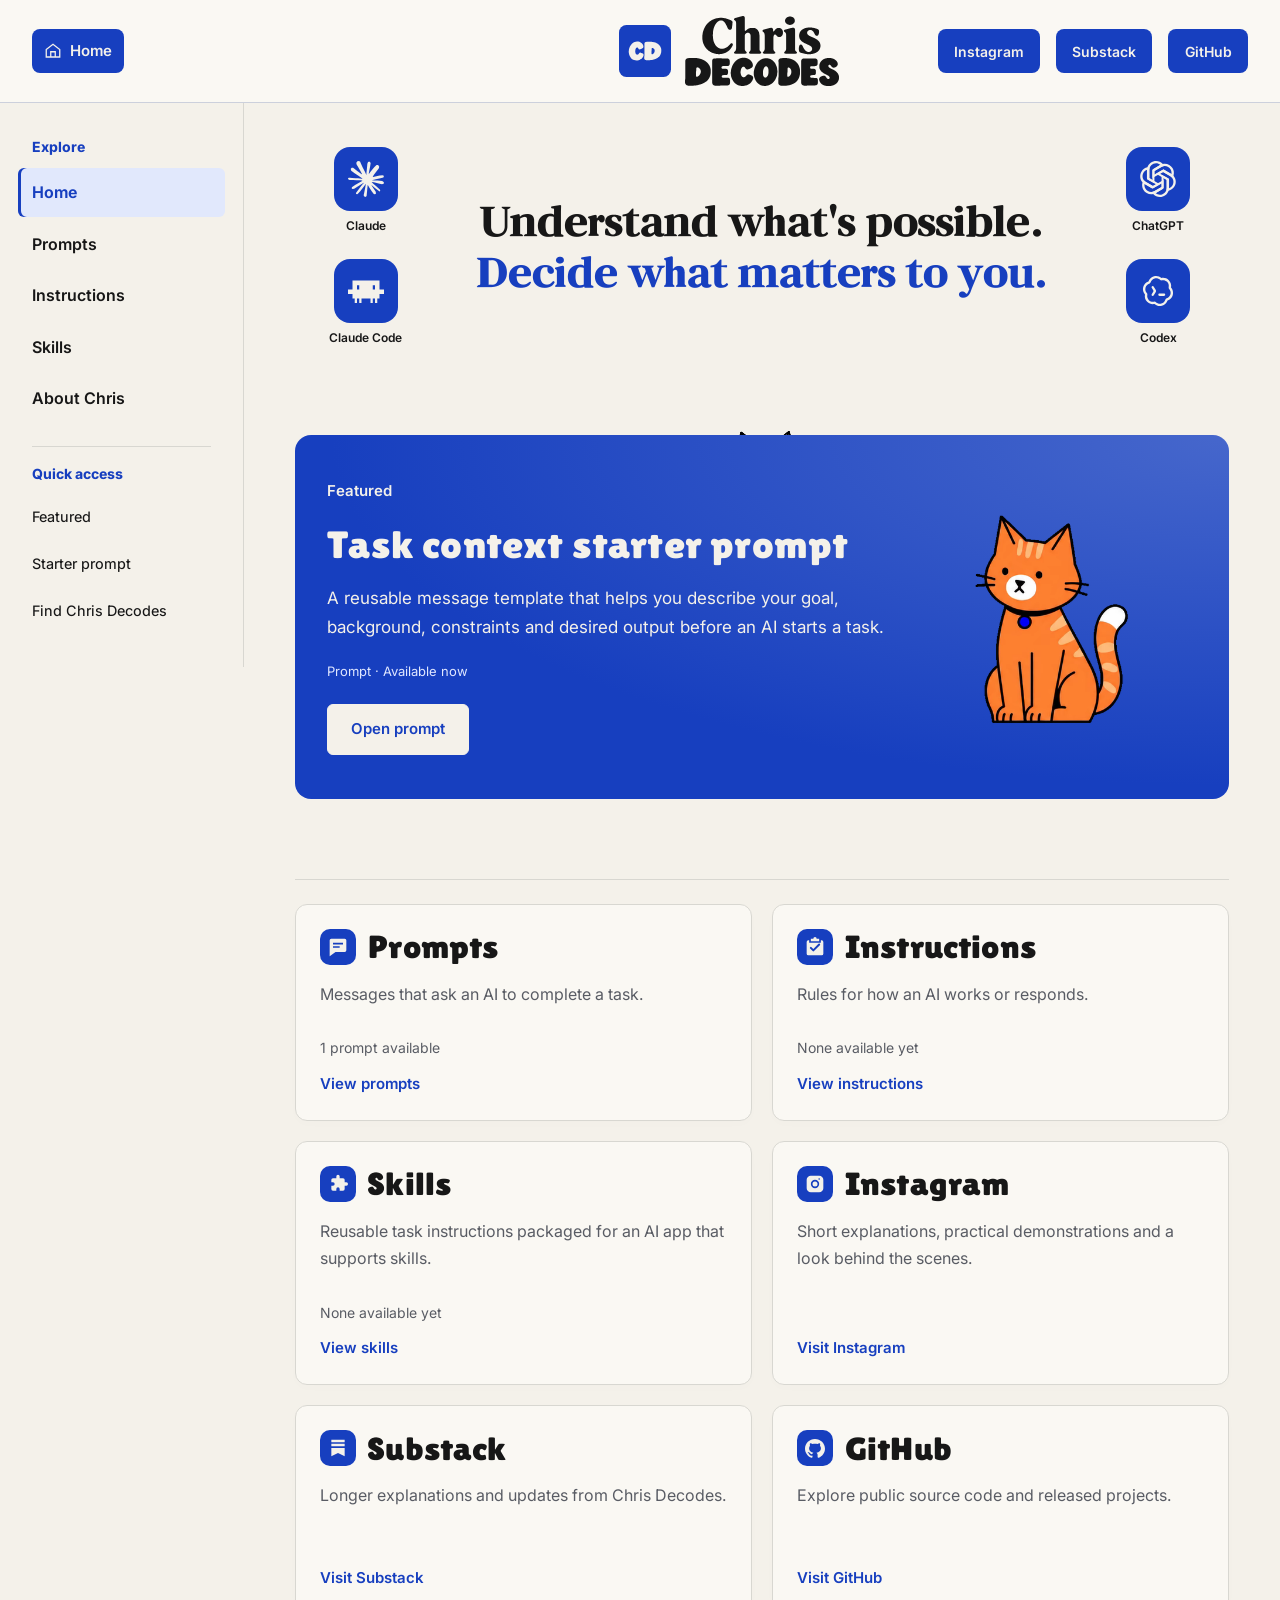
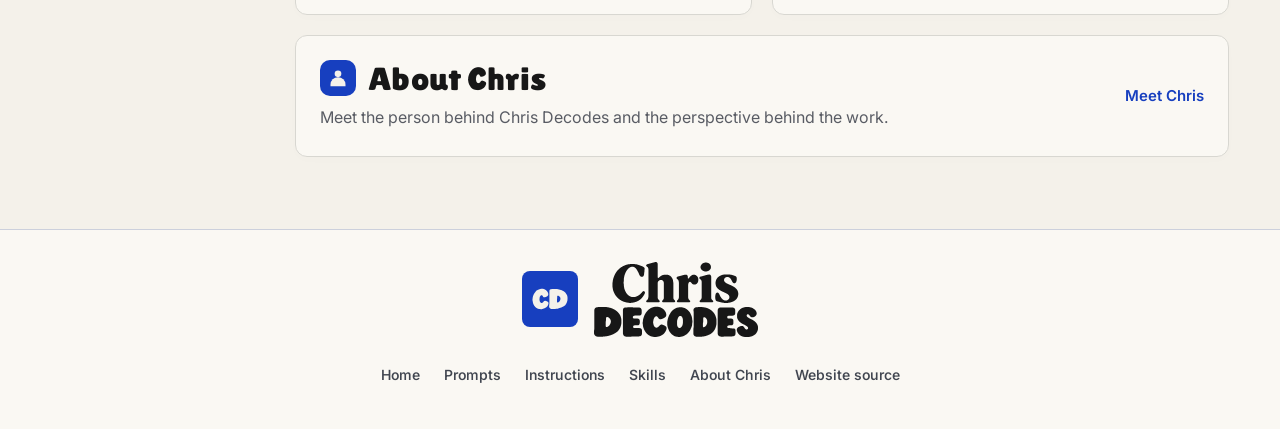
==== commit 73d3b689: "Shorten the top peek hold and add spacious mobile cat placements" ====
--- a/index.html
+++ b/index.html
@@ -1,4 +1,4 @@
 <!doctype html>
-<html lang="en"><head><meta charset="utf-8"><meta name="viewport" content="width=device-width, initial-scale=1"><title>Home · Chris Decodes</title><meta name="description" content="Explore Chris Decodes prompts, instructions and skills, meet Chris, and find Instagram, Substack and GitHub."><meta name="theme-color" content="#173FBF"><meta property="og:title" content="Home · Chris Decodes"><meta property="og:description" content="Understand what's possible. Decide what matters to you."><link rel="icon" href="/assets/favicon.svg" type="image/svg+xml"><link rel="preload" href="/assets/WordmarkEditorial.ttf" as="font" type="font/ttf" crossorigin><link rel="stylesheet" href="/styles.css?v=2ebc0d2b1bb2"><script type="application/json" id="site-config">{"tagline":"Understand what's possible. Decide what matters to you.","navigation":[{"id":"home","label":"Home","url":"/"},{"id":"prompts","label":"Prompts","url":"/prompts/"},{"id":"instructions","label":"Instructions","url":"/instructions/"},{"id":"skills","label":"Skills","url":"/skills/"},{"id":"about","label":"About Chris","url":"/about/"}],"types":{"all":{"label":"All resources","title":"Resources","url":"/resources/","nav":"resources","description":"Browse reusable resources and projects. Find what fits your task, then copy it, download it or explore the source."},"skills":{"label":"Skills","title":"Skills","singular":"Skill","url":"/skills/","nav":"skills","description":"A skill is a reusable set of instructions for a specific task, packaged for an AI app that supports skills. It may include templates, files or scripts.","tileDescription":"Reusable task instructions packaged for an AI app that supports skills.","emptyDescription":"Each skill will name its supported app, explain any requirements and give exact setup and usage steps.","useSteps":["Open a skill and check its supported app, requirements and expected outcomes.","Follow that resource’s setup steps to add the skill to the supported app. The method depends on the app and the skill.","Use the skill for your task as its resource page describes, then review the result."]},"prompts":{"label":"Prompts","title":"Prompts","singular":"Prompt","url":"/prompts/","nav":"prompts","description":"A prompt is a message you give an AI to request a result. It describes the task and can include context, constraints and examples.","tileDescription":"Messages that ask an AI to complete a task.","emptyDescription":"Each prompt will include text to copy, details to fill in and steps for using it.","useSteps":["Open a prompt and read its purpose, expected outcomes and requirements.","Copy the prompt into your AI assistant’s message box. Replace any bracketed fields with your own task details.","Send the message, answer any follow-up questions and review the response."]},"templates":{"label":"Templates","title":"Templates","singular":"Template","url":"/resources/?type=templates","nav":"resources","description":"Reusable files that give a familiar task a clear starting structure."},"workflows":{"label":"Workflows","title":"Workflows","singular":"Workflow","url":"/resources/?type=workflows","nav":"resources","description":"Repeatable processes with the steps and requirements needed to use them."},"projects":{"label":"Projects","title":"Projects","singular":"Project","url":"/resources/?type=projects","nav":"resources","description":"Released tools and code projects, with documentation and source links."},"instructions":{"label":"Instructions","title":"Instructions","singular":"Instruction set","url":"/instructions/","nav":"instructions","description":"Instructions are rules that guide how an AI works or responds, such as its tone, answer format or steps to follow. They apply within the chat, project or app where they are provided.","tileDescription":"Rules for how an AI works or responds.","emptyDescription":"Each instruction set will name the supported app, where to save the text and when the rules apply.","useSteps":["Open an instruction set and check which app it supports and where its rules apply.","Adapt the rules to your needs. Save or paste them in the location named on the resource page, such as project instructions or the start of a chat.","Give the assistant your task, then check that its response follows the rules."]}},"shortcuts":[{"label":"Featured","url":"/#featured"},{"label":"Starter prompt","url":"/resources/task-context-starter-prompt/"},{"label":"Find Chris Decodes","url":"/about/#channels-title"}],"channels":[{"id":"instagram","label":"Instagram","url":"https://www.instagram.com/chris.decodes/","description":"Short explanations, practical demonstrations and a look behind the scenes.","action":"Visit Instagram"},{"id":"substack","label":"Substack","url":"https://substack.com/@chrisdecodes","description":"Longer explanations and updates from Chris Decodes.","action":"Visit Substack"},{"id":"github","label":"GitHub","url":"https://github.com/chrisdecodes-io","description":"Explore public source code and released projects.","action":"Visit GitHub"}]}</script><script type="application/json" id="character-assets">{"/styles.css":"/styles.css?v=2ebc0d2b1bb2","/app.js":"/app.js?v=a86be9900f7f","/cat-motion.js":"/cat-motion.js?v=61ba9e772426","/assets/characters/curious.webm":"/assets/characters/curious.webm?v=998fbcb05bd0","/assets/characters/curious.mov":"/assets/characters/curious.mov?v=37a42fb04d16","/assets/characters/curious.png":"/assets/characters/curious.png?v=dba51ad01598","/assets/characters/work.webm":"/assets/characters/work.webm?v=6533319961f9","/assets/characters/work.mov":"/assets/characters/work.mov?v=38e88a0df277","/assets/characters/work.png":"/assets/characters/work.png?v=092979cd5dc8","/assets/characters/presenting.webm":"/assets/characters/presenting.webm?v=2687e1ab9151","/assets/characters/presenting.mov":"/assets/characters/presenting.mov?v=0469c3a050db","/assets/characters/presenting.png":"/assets/characters/presenting.png?v=f0e5d7b3813c","/assets/characters/rest.webm":"/assets/characters/rest.webm?v=f57a9287e5f8","/assets/characters/rest.mov":"/assets/characters/rest.mov?v=0a169802d665","/assets/characters/rest.png":"/assets/characters/rest.png?v=c10e5b1cfd68","/assets/characters/peek.webm":"/assets/characters/peek.webm?v=a9a381fa64bb","/assets/characters/peek.mov":"/assets/characters/peek.mov?v=93e07b1f538b","/assets/characters/peek.png":"/assets/characters/peek.png?v=89c54f8ad49e","/assets/characters/walk.webm":"/assets/characters/walk.webm?v=b85d0eef2d5d","/assets/characters/walk.mov":"/assets/characters/walk.mov?v=a64cdf4a6710","/assets/characters/walk.png":"/assets/characters/walk.png?v=d634de64fa08"}</script><script src="/cat-motion.js?v=61ba9e772426" defer></script><script src="/app.js?v=a86be9900f7f" defer></script></head><body>
+<html lang="en"><head><meta charset="utf-8"><meta name="viewport" content="width=device-width, initial-scale=1"><title>Home · Chris Decodes</title><meta name="description" content="Explore Chris Decodes prompts, instructions and skills, meet Chris, and find Instagram, Substack and GitHub."><meta name="theme-color" content="#173FBF"><meta property="og:title" content="Home · Chris Decodes"><meta property="og:description" content="Understand what's possible. Decide what matters to you."><link rel="icon" href="/assets/favicon.svg" type="image/svg+xml"><link rel="preload" href="/assets/WordmarkEditorial.ttf" as="font" type="font/ttf" crossorigin><link rel="stylesheet" href="/styles.css?v=4ba803b725cc"><script type="application/json" id="site-config">{"tagline":"Understand what's possible. Decide what matters to you.","navigation":[{"id":"home","label":"Home","url":"/"},{"id":"prompts","label":"Prompts","url":"/prompts/"},{"id":"instructions","label":"Instructions","url":"/instructions/"},{"id":"skills","label":"Skills","url":"/skills/"},{"id":"about","label":"About Chris","url":"/about/"}],"types":{"all":{"label":"All resources","title":"Resources","url":"/resources/","nav":"resources","description":"Browse reusable resources and projects. Find what fits your task, then copy it, download it or explore the source."},"skills":{"label":"Skills","title":"Skills","singular":"Skill","url":"/skills/","nav":"skills","description":"A skill is a reusable set of instructions for a specific task, packaged for an AI app that supports skills. It may include templates, files or scripts.","tileDescription":"Reusable task instructions packaged for an AI app that supports skills.","emptyDescription":"Each skill will name its supported app, explain any requirements and give exact setup and usage steps.","useSteps":["Open a skill and check its supported app, requirements and expected outcomes.","Follow that resource’s setup steps to add the skill to the supported app. The method depends on the app and the skill.","Use the skill for your task as its resource page describes, then review the result."]},"prompts":{"label":"Prompts","title":"Prompts","singular":"Prompt","url":"/prompts/","nav":"prompts","description":"A prompt is a message you give an AI to request a result. It describes the task and can include context, constraints and examples.","tileDescription":"Messages that ask an AI to complete a task.","emptyDescription":"Each prompt will include text to copy, details to fill in and steps for using it.","useSteps":["Open a prompt and read its purpose, expected outcomes and requirements.","Copy the prompt into your AI assistant’s message box. Replace any bracketed fields with your own task details.","Send the message, answer any follow-up questions and review the response."]},"templates":{"label":"Templates","title":"Templates","singular":"Template","url":"/resources/?type=templates","nav":"resources","description":"Reusable files that give a familiar task a clear starting structure."},"workflows":{"label":"Workflows","title":"Workflows","singular":"Workflow","url":"/resources/?type=workflows","nav":"resources","description":"Repeatable processes with the steps and requirements needed to use them."},"projects":{"label":"Projects","title":"Projects","singular":"Project","url":"/resources/?type=projects","nav":"resources","description":"Released tools and code projects, with documentation and source links."},"instructions":{"label":"Instructions","title":"Instructions","singular":"Instruction set","url":"/instructions/","nav":"instructions","description":"Instructions are rules that guide how an AI works or responds, such as its tone, answer format or steps to follow. They apply within the chat, project or app where they are provided.","tileDescription":"Rules for how an AI works or responds.","emptyDescription":"Each instruction set will name the supported app, where to save the text and when the rules apply.","useSteps":["Open an instruction set and check which app it supports and where its rules apply.","Adapt the rules to your needs. Save or paste them in the location named on the resource page, such as project instructions or the start of a chat.","Give the assistant your task, then check that its response follows the rules."]}},"shortcuts":[{"label":"Featured","url":"/#featured"},{"label":"Starter prompt","url":"/resources/task-context-starter-prompt/"},{"label":"Find Chris Decodes","url":"/about/#channels-title"}],"channels":[{"id":"instagram","label":"Instagram","url":"https://www.instagram.com/chris.decodes/","description":"Short explanations, practical demonstrations and a look behind the scenes.","action":"Visit Instagram"},{"id":"substack","label":"Substack","url":"https://substack.com/@chrisdecodes","description":"Longer explanations and updates from Chris Decodes.","action":"Visit Substack"},{"id":"github","label":"GitHub","url":"https://github.com/chrisdecodes-io","description":"Explore public source code and released projects.","action":"Visit GitHub"}]}</script><script type="application/json" id="character-assets">{"/styles.css":"/styles.css?v=4ba803b725cc","/app.js":"/app.js?v=a86be9900f7f","/cat-motion.js":"/cat-motion.js?v=353474949ba3","/assets/characters/curious.webm":"/assets/characters/curious.webm?v=998fbcb05bd0","/assets/characters/curious.mov":"/assets/characters/curious.mov?v=37a42fb04d16","/assets/characters/curious.png":"/assets/characters/curious.png?v=dba51ad01598","/assets/characters/work.webm":"/assets/characters/work.webm?v=6533319961f9","/assets/characters/work.mov":"/assets/characters/work.mov?v=38e88a0df277","/assets/characters/work.png":"/assets/characters/work.png?v=092979cd5dc8","/assets/characters/presenting.webm":"/assets/characters/presenting.webm?v=2687e1ab9151","/assets/characters/presenting.mov":"/assets/characters/presenting.mov?v=0469c3a050db","/assets/characters/presenting.png":"/assets/characters/presenting.png?v=f0e5d7b3813c","/assets/characters/rest.webm":"/assets/characters/rest.webm?v=f57a9287e5f8","/assets/characters/rest.mov":"/assets/characters/rest.mov?v=0a169802d665","/assets/characters/rest.png":"/assets/characters/rest.png?v=c10e5b1cfd68","/assets/characters/peek.webm":"/assets/characters/peek.webm?v=a9a381fa64bb","/assets/characters/peek.mov":"/assets/characters/peek.mov?v=93e07b1f538b","/assets/characters/peek.png":"/assets/characters/peek.png?v=89c54f8ad49e","/assets/characters/walk.webm":"/assets/characters/walk.webm?v=b85d0eef2d5d","/assets/characters/walk.mov":"/assets/characters/walk.mov?v=a64cdf4a6710","/assets/characters/walk.png":"/assets/characters/walk.png?v=d634de64fa08"}</script><script src="/cat-motion.js?v=353474949ba3" defer></script><script src="/app.js?v=a86be9900f7f" defer></script></head><body>
 <a class="skip-link" href="#main">Skip to content</a><header class="header"><div class="header-inner"><a class="home-link" href="/" aria-current="page"><svg class="home-icon" viewBox="0 0 24 24" width="18" height="18" fill="none" stroke="currentColor" stroke-width="1.7" aria-hidden="true"><path d="m3 10 9-7 9 7v10H3z"/><path d="M9 20v-7h6v7"/></svg>Home</a><a class="brand" href="/" aria-label="Chris Decodes home"><img class="brand-symbol" src="/assets/cd-logo-square.svg" alt="" width="176" height="176"><img class="brand-wordmark" src="/assets/wordmark-cta-ink.svg" alt="" width="533" height="245"></a><button class="sidebar-toggle" aria-expanded="false" aria-controls="sidebar-links">Menu <span aria-hidden="true">+</span></button><nav class="top-channels" aria-label="Chris Decodes channels"><a class="channel-button" href="https://www.instagram.com/chris.decodes/">Instagram</a><a class="channel-button" href="https://substack.com/@chrisdecodes">Substack</a><a class="channel-button" href="https://github.com/chrisdecodes-io">GitHub</a></nav></div></header>
 <div class="site-shell"><aside class="sidebar"><nav id="sidebar-links" aria-label="Main navigation"><p class="nav-label">Explore</p><a href="/" data-nav="home" aria-current="page">Home</a><a href="/prompts/" data-nav="prompts">Prompts</a><a href="/instructions/" data-nav="instructions">Instructions</a><a href="/skills/" data-nav="skills">Skills</a><a href="/about/" data-nav="about">About Chris</a><div class="nav-divider"></div><p class="nav-label">Quick access</p><a class="shortcut-link" href="/#featured">Featured</a><a class="shortcut-link" href="/resources/task-context-starter-prompt/">Starter prompt</a><a class="shortcut-link" href="/about/#channels-title">Find Chris Decodes</a></nav></aside><main id="main" tabindex="-1"><section class="home-page"><div class="home-intro"><h1 class="home-tagline"><span class="tagline-opening">Understand what&#39;s possible.</span> <span class="tagline-closing">Decide what matters to you.</span></h1><ul class="platform-orbit" aria-label="Platforms Chris Decodes explores"><li class="platform-token" data-platform="claude"><span class="platform-content"><span class="platform-mark"><img src="/assets/platforms/claude.svg" width="40" height="40" alt=""></span><span class="platform-label">Claude</span></span></li><li class="platform-token" data-platform="claude-code"><span class="platform-content"><span class="platform-mark"><img src="/assets/platforms/claude-code.svg" width="40" height="40" alt=""></span><span class="platform-label">Claude Code</span></span></li><li class="platform-token" data-platform="chatgpt"><span class="platform-content"><span class="platform-mark"><img src="/assets/platforms/chatgpt.svg" width="40" height="40" alt=""></span><span class="platform-label">ChatGPT</span></span></li><li class="platform-token" data-platform="codex"><span class="platform-content"><span class="platform-mark"><img src="/assets/platforms/codex.svg" width="40" height="40" alt=""></span><span class="platform-label">Codex</span></span></li></ul></div><div class="feature-peek-wrap peek-surface"><div class="peek-edge" data-peek-position="tagline" aria-hidden="true"><div  class="decoder-cat" data-action="peek" aria-hidden="true"><img src="/assets/characters/peek.png?v=89c54f8ad49e" width="512" height="512" alt=""><video muted loop playsinline preload="none" poster="/assets/characters/peek.png?v=89c54f8ad49e" tabindex="-1" aria-hidden="true"></video></div></div><div class="walk-track" aria-hidden="true"><div  class="decoder-cat" data-action="walk" aria-hidden="true"><img src="/assets/characters/walk.png?v=d634de64fa08" width="512" height="512" alt=""><video muted loop playsinline preload="none" poster="/assets/characters/walk.png?v=d634de64fa08" tabindex="-1" aria-hidden="true"></video></div></div><section id="featured" class="featured-panel" aria-labelledby="featured-title"><div class="featured-copy"><p class="featured-label">Featured</p><h2 id="featured-title">Task context starter prompt</h2><p class="featured-description">A reusable message template that helps you describe your goal, background, constraints and desired output before an AI starts a task.</p><p class="featured-meta">Prompt · Available now</p><a class="button featured-button" href="/resources/task-context-starter-prompt/">Open prompt</a></div><div  class="decoder-cat" data-action="curious" aria-hidden="true"><img src="/assets/characters/curious.png?v=dba51ad01598" width="512" height="512" alt=""><video muted loop playsinline preload="none" poster="/assets/characters/curious.png?v=dba51ad01598" tabindex="-1" aria-hidden="true"></video></div></section></div><nav class="home-grid peek-surface" aria-label="Resources, channels and about Chris"><div class="peek-edge" data-peek-position="left" aria-hidden="true"><div  class="decoder-cat" data-action="peek" aria-hidden="true"><img src="/assets/characters/peek.png?v=89c54f8ad49e" width="512" height="512" alt=""><video muted loop playsinline preload="none" poster="/assets/characters/peek.png?v=89c54f8ad49e" tabindex="-1" aria-hidden="true"></video></div></div><a class="home-tile" href="/prompts/"><div class="tile-heading"><span class="tile-icon" aria-hidden="true"><svg viewBox="0 0 24 24" width="20" height="20" fill="currentColor" focusable="false"><path d="M4 2h16a2 2 0 0 1 2 2v12a2 2 0 0 1-2 2H9l-7 5V4a2 2 0 0 1 2-2z"/><path fill="#173fbf" d="M6 7h12v2H6zm0 4h8v2H6z"/></svg></span><h2>Prompts</h2></div><p>Messages that ask an AI to complete a task.</p><div class="tile-bottom"><span class="tile-status">1 prompt available</span><span class="tile-action">View prompts</span></div></a><a class="home-tile" href="/instructions/"><div class="tile-heading"><span class="tile-icon" aria-hidden="true"><svg viewBox="0 0 24 24" width="20" height="20" fill="currentColor" focusable="false"><path d="M7 2h3a2 2 0 0 1 4 0h3v3H7zM4 4h1v3h14V4h1a2 2 0 0 1 2 2v14a2 2 0 0 1-2 2H4a2 2 0 0 1-2-2V6a2 2 0 0 1 2-2z"/><path fill="none" stroke="#173fbf" stroke-width="2.4" stroke-linecap="round" stroke-linejoin="round" d="m7 13 3 3 7-7"/></svg></span><h2>Instructions</h2></div><p>Rules for how an AI works or responds.</p><div class="tile-bottom"><span class="tile-status">None available yet</span><span class="tile-action">View instructions</span></div></a><a class="home-tile" href="/skills/"><div class="tile-heading"><span class="tile-icon" aria-hidden="true"><svg viewBox="0 0 24 24" width="20" height="20" fill="currentColor" focusable="false"><path d="M6 5h4V3a2 2 0 0 1 4 0v2h4a2 2 0 0 1 2 2v3h2a2 2 0 0 1 0 4h-2v4a2 2 0 0 1-2 2h-4v-2a2 2 0 0 0-4 0v2H6a2 2 0 0 1-2-2v-4h2a2 2 0 0 0 0-4H4V7a2 2 0 0 1 2-2z"/></svg></span><h2>Skills</h2></div><p>Reusable task instructions packaged for an AI app that supports skills.</p><div class="tile-bottom"><span class="tile-status">None available yet</span><span class="tile-action">View skills</span></div></a><a class="home-tile" href="https://www.instagram.com/chris.decodes/"><div class="tile-heading"><span class="tile-icon" aria-hidden="true"><svg viewBox="0 0 24 24" width="20" height="20" fill="currentColor" focusable="false"><path fill-rule="evenodd" d="M7 2h10a5 5 0 0 1 5 5v10a5 5 0 0 1-5 5H7a5 5 0 0 1-5-5V7a5 5 0 0 1 5-5zm5 5a5 5 0 1 0 0 10 5 5 0 0 0 0-10zm5-2a1 1 0 1 0 0 2 1 1 0 0 0 0-2z"/><circle cx="12" cy="12" r="3"/></svg></span><h2>Instagram</h2></div><p>Short explanations, practical demonstrations and a look behind the scenes.</p><div class="tile-bottom"><span class="tile-action">Visit Instagram</span></div></a><a class="home-tile" href="https://substack.com/@chrisdecodes"><div class="tile-heading"><span class="tile-icon" aria-hidden="true"><svg viewBox="0 0 24 24" width="20" height="20" fill="currentColor" focusable="false"><path d="M4 2h16v3H4zM4 7h16v3H4zM4 12h16v10l-8-4-8 4z"/></svg></span><h2>Substack</h2></div><p>Longer explanations and updates from Chris Decodes.</p><div class="tile-bottom"><span class="tile-action">Visit Substack</span></div></a><a class="home-tile" href="https://github.com/chrisdecodes-io"><div class="tile-heading"><span class="tile-icon" aria-hidden="true"><img src="/assets/platforms/github.svg" width="20" height="20" alt=""></span><h2>GitHub</h2></div><p>Explore public source code and released projects.</p><div class="tile-bottom"><span class="tile-action">Visit GitHub</span></div></a><a class="home-tile" href="/about/"><div class="tile-heading"><span class="tile-icon" aria-hidden="true"><svg viewBox="0 0 24 24" width="20" height="20" fill="currentColor" focusable="false"><circle cx="12" cy="7" r="4"/><path d="M3 22v-2a9 9 0 0 1 18 0v2z"/></svg></span><h2>About Chris</h2></div><p>Meet the person behind Chris Decodes and the perspective behind the work.</p><div class="tile-bottom"><span class="tile-action">Meet Chris</span></div></a></nav></section></main></div><footer class="footer peek-surface footer-peek"><div class="peek-edge" data-peek-position="center" aria-hidden="true"><div  class="decoder-cat" data-action="peek" aria-hidden="true"><img src="/assets/characters/peek.png?v=89c54f8ad49e" width="512" height="512" alt=""><video muted loop playsinline preload="none" poster="/assets/characters/peek.png?v=89c54f8ad49e" tabindex="-1" aria-hidden="true"></video></div></div><div class="footer-inner"><div class="footer-brand"><a class="footer-monogram" href="/" aria-label="Chris Decodes home"><img src="/assets/cd-logo-square.svg" width="56" height="56" alt="Chris Decodes CD logo"></a><p class="footer-name"><img class="footer-wordmark" src="/assets/wordmark-cta-ink.svg" width="533" height="245" alt="Chris Decodes"></p></div><nav aria-label="Footer navigation"><a href="/">Home</a><a href="/prompts/">Prompts</a><a href="/instructions/">Instructions</a><a href="/skills/">Skills</a><a href="/about/">About Chris</a><a href="https://github.com/chrisdecodes-io/chrisdecodes-io.github.io">Website source</a></nav></div></footer></body></html>
--- a/styles.css
+++ b/styles.css
@@ -445,10 +445,9 @@
 .tile-icon img{display:block;object-fit:contain}
 @media(max-width:1279px){.platform-orbit{--inward-travel:32px;--outward-travel:8px;--upper-rise:20px;--upper-drop:6px;--lower-rise:8px;--lower-drop:3px}}
 @media(max-width:1150px){.home-intro{padding-inline:92px;min-height:192px}.platform-orbit{--flank-inset:8px;--inward-travel:16px;--outward-travel:4px;--upper-rise:16px;--upper-drop:4px;--lower-rise:6px;--lower-drop:3px;inset:8px 4px}.platform-token{width:72px}.platform-mark{width:56px;height:56px;border-radius:14px}}
-@media(max-width:760px){
-.feature-peek-wrap{--peek-half:60px}
+@media(max-width:899px){
 .home-intro{display:flex;flex-direction:column;gap:16px;padding:0;min-height:0}
-.home-tagline{font-size:clamp(18px,5.5vw,32px);line-height:1.3}
+.home-tagline{font-size:clamp(19px,6.1vw,36px);line-height:1.3}
 .platform-orbit{--inward-travel:2px;--outward-travel:2px;--upper-rise:3px;--upper-drop:3px;--lower-rise:3px;--lower-drop:3px;position:relative;inset:auto;display:grid;grid-template-columns:repeat(4,minmax(0,1fr));gap:8px;width:100%;max-width:340px;min-height:70px}
 .platform-token[data-platform]{position:relative;inset:auto;width:auto;--float-left:2px;--float-right:2px;--float-up:3px;--float-down:3px}
 .platform-content{gap:4px}
@@ -456,8 +455,8 @@
 .platform-mark img{width:26px;height:26px}
 .platform-token[data-platform=chatgpt] img{width:32px;height:32px}
 .platform-label{font-size:.6875rem;line-height:1.25}
-.brand{--cta-width:160px}
 }
+@media(max-width:760px){.feature-peek-wrap{--peek-half:60px}.brand{--cta-width:160px}}
 @media(max-width:360px){.brand{--cta-width:128px}.home-link{padding-inline:4px;gap:4px;font-size:.8125rem}.home-icon{width:14px;height:14px}}
 @media(min-width:761px){.platform-label{white-space:nowrap}}
 @media(prefers-reduced-motion:reduce){.platform-token,.platform-content{animation:none}}
@@ -490,15 +489,17 @@
 #prompt-title{scroll-margin-top:24px}
 @media(max-width:760px){.empty-actions{justify-content:center}}
 
-/* Phone-first reading rhythm. Decorative peeks stay on desktop except the Home lane. */
+/* Phone reading rhythm with separate reserved Home and footer peek lanes. */
 @media(max-width:760px){
 .sidebar{border-bottom:0}
 .sidebar nav.is-open{padding-block:16px;border-bottom:1px solid var(--line)}
 main{padding:24px 20px 28px}
 .header-inner{row-gap:10px}
 .home-grid.peek-surface{margin-top:24px;padding-top:24px}
-.home-grid>.peek-edge,.footer>.peek-edge,.skills-page .peek-edge,.about-page .peek-edge,.resource-detail .peek-edge,.collection-how .peek-edge{display:none}
-.footer{margin-top:12px;padding:24px 20px}
+.home-grid>.peek-edge,.skills-page .peek-edge,.about-page .peek-edge,.resource-detail .peek-edge,.collection-how .peek-edge{display:none}
+.footer{margin-top:62px;padding:24px 20px}
+.footer>.peek-edge{display:block;top:-48px;width:100px;height:48px;left:calc(50% - 50px);right:auto}
+.footer>.peek-edge .decoder-cat{position:absolute;top:-38px;left:0;width:100px;height:100px}
 .footer-brand{--cta-width:180px}
 .footer-inner{gap:12px}
 .footer nav{gap:0 22px}
@@ -517,7 +518,7 @@
 .featured-panel .decoder-cat{width:80px;height:80px}
 .featured-panel .featured-copy .featured-label,.featured-panel .featured-copy h2,.featured-panel .featured-copy .featured-description{margin-bottom:0}
 .featured-panel .featured-copy .featured-button{grid-column:1;grid-row:5;margin-top:0;justify-self:start}
-.featured-panel>.decoder-cat{grid-row:4/6;width:110px;height:110px;align-self:center}
+.featured-panel>.decoder-cat{grid-row:4/6;width:160px;height:160px;align-self:center}
 .featured-panel{grid-template-columns:minmax(0,1fr) 110px}
 .featured-panel .featured-meta{align-self:end}
 .featured-meta{font-size:.8125rem}
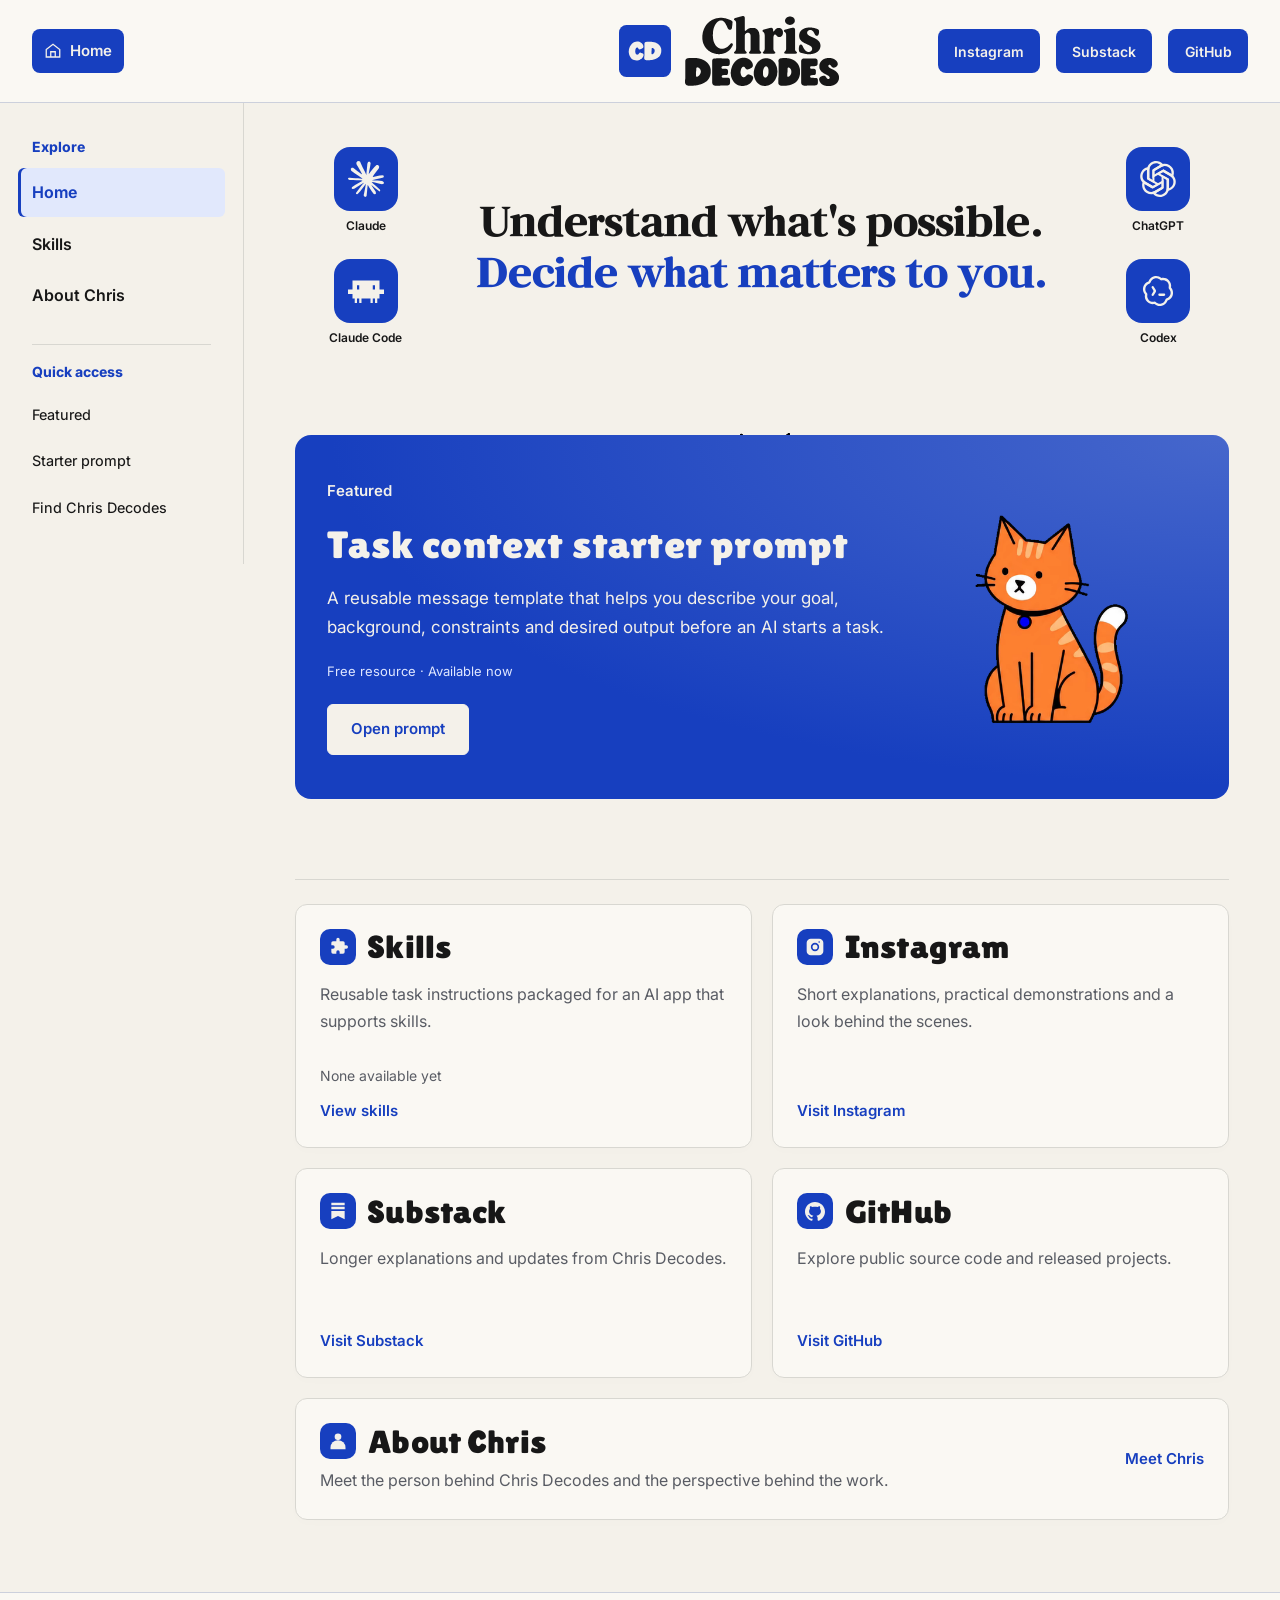
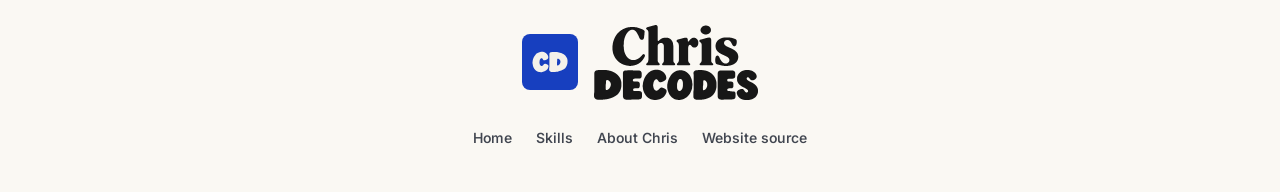
==== commit 5ef15f3f: "Prioritize Skills and simplify the public hub navigation" ====
--- a/index.html
+++ b/index.html
@@ -1,4 +1,4 @@
 <!doctype html>
-<html lang="en"><head><meta charset="utf-8"><meta name="viewport" content="width=device-width, initial-scale=1"><title>Home · Chris Decodes</title><meta name="description" content="Explore Chris Decodes prompts, instructions and skills, meet Chris, and find Instagram, Substack and GitHub."><meta name="theme-color" content="#173FBF"><meta property="og:title" content="Home · Chris Decodes"><meta property="og:description" content="Understand what's possible. Decide what matters to you."><link rel="icon" href="/assets/favicon.svg" type="image/svg+xml"><link rel="preload" href="/assets/WordmarkEditorial.ttf" as="font" type="font/ttf" crossorigin><link rel="stylesheet" href="/styles.css?v=4ba803b725cc"><script type="application/json" id="site-config">{"tagline":"Understand what's possible. Decide what matters to you.","navigation":[{"id":"home","label":"Home","url":"/"},{"id":"prompts","label":"Prompts","url":"/prompts/"},{"id":"instructions","label":"Instructions","url":"/instructions/"},{"id":"skills","label":"Skills","url":"/skills/"},{"id":"about","label":"About Chris","url":"/about/"}],"types":{"all":{"label":"All resources","title":"Resources","url":"/resources/","nav":"resources","description":"Browse reusable resources and projects. Find what fits your task, then copy it, download it or explore the source."},"skills":{"label":"Skills","title":"Skills","singular":"Skill","url":"/skills/","nav":"skills","description":"A skill is a reusable set of instructions for a specific task, packaged for an AI app that supports skills. It may include templates, files or scripts.","tileDescription":"Reusable task instructions packaged for an AI app that supports skills.","emptyDescription":"Each skill will name its supported app, explain any requirements and give exact setup and usage steps.","useSteps":["Open a skill and check its supported app, requirements and expected outcomes.","Follow that resource’s setup steps to add the skill to the supported app. The method depends on the app and the skill.","Use the skill for your task as its resource page describes, then review the result."]},"prompts":{"label":"Prompts","title":"Prompts","singular":"Prompt","url":"/prompts/","nav":"prompts","description":"A prompt is a message you give an AI to request a result. It describes the task and can include context, constraints and examples.","tileDescription":"Messages that ask an AI to complete a task.","emptyDescription":"Each prompt will include text to copy, details to fill in and steps for using it.","useSteps":["Open a prompt and read its purpose, expected outcomes and requirements.","Copy the prompt into your AI assistant’s message box. Replace any bracketed fields with your own task details.","Send the message, answer any follow-up questions and review the response."]},"templates":{"label":"Templates","title":"Templates","singular":"Template","url":"/resources/?type=templates","nav":"resources","description":"Reusable files that give a familiar task a clear starting structure."},"workflows":{"label":"Workflows","title":"Workflows","singular":"Workflow","url":"/resources/?type=workflows","nav":"resources","description":"Repeatable processes with the steps and requirements needed to use them."},"projects":{"label":"Projects","title":"Projects","singular":"Project","url":"/resources/?type=projects","nav":"resources","description":"Released tools and code projects, with documentation and source links."},"instructions":{"label":"Instructions","title":"Instructions","singular":"Instruction set","url":"/instructions/","nav":"instructions","description":"Instructions are rules that guide how an AI works or responds, such as its tone, answer format or steps to follow. They apply within the chat, project or app where they are provided.","tileDescription":"Rules for how an AI works or responds.","emptyDescription":"Each instruction set will name the supported app, where to save the text and when the rules apply.","useSteps":["Open an instruction set and check which app it supports and where its rules apply.","Adapt the rules to your needs. Save or paste them in the location named on the resource page, such as project instructions or the start of a chat.","Give the assistant your task, then check that its response follows the rules."]}},"shortcuts":[{"label":"Featured","url":"/#featured"},{"label":"Starter prompt","url":"/resources/task-context-starter-prompt/"},{"label":"Find Chris Decodes","url":"/about/#channels-title"}],"channels":[{"id":"instagram","label":"Instagram","url":"https://www.instagram.com/chris.decodes/","description":"Short explanations, practical demonstrations and a look behind the scenes.","action":"Visit Instagram"},{"id":"substack","label":"Substack","url":"https://substack.com/@chrisdecodes","description":"Longer explanations and updates from Chris Decodes.","action":"Visit Substack"},{"id":"github","label":"GitHub","url":"https://github.com/chrisdecodes-io","description":"Explore public source code and released projects.","action":"Visit GitHub"}]}</script><script type="application/json" id="character-assets">{"/styles.css":"/styles.css?v=4ba803b725cc","/app.js":"/app.js?v=a86be9900f7f","/cat-motion.js":"/cat-motion.js?v=353474949ba3","/assets/characters/curious.webm":"/assets/characters/curious.webm?v=998fbcb05bd0","/assets/characters/curious.mov":"/assets/characters/curious.mov?v=37a42fb04d16","/assets/characters/curious.png":"/assets/characters/curious.png?v=dba51ad01598","/assets/characters/work.webm":"/assets/characters/work.webm?v=6533319961f9","/assets/characters/work.mov":"/assets/characters/work.mov?v=38e88a0df277","/assets/characters/work.png":"/assets/characters/work.png?v=092979cd5dc8","/assets/characters/presenting.webm":"/assets/characters/presenting.webm?v=2687e1ab9151","/assets/characters/presenting.mov":"/assets/characters/presenting.mov?v=0469c3a050db","/assets/characters/presenting.png":"/assets/characters/presenting.png?v=f0e5d7b3813c","/assets/characters/rest.webm":"/assets/characters/rest.webm?v=f57a9287e5f8","/assets/characters/rest.mov":"/assets/characters/rest.mov?v=0a169802d665","/assets/characters/rest.png":"/assets/characters/rest.png?v=c10e5b1cfd68","/assets/characters/peek.webm":"/assets/characters/peek.webm?v=a9a381fa64bb","/assets/characters/peek.mov":"/assets/characters/peek.mov?v=93e07b1f538b","/assets/characters/peek.png":"/assets/characters/peek.png?v=89c54f8ad49e","/assets/characters/walk.webm":"/assets/characters/walk.webm?v=b85d0eef2d5d","/assets/characters/walk.mov":"/assets/characters/walk.mov?v=a64cdf4a6710","/assets/characters/walk.png":"/assets/characters/walk.png?v=d634de64fa08"}</script><script src="/cat-motion.js?v=353474949ba3" defer></script><script src="/app.js?v=a86be9900f7f" defer></script></head><body>
+<html lang="en"><head><meta charset="utf-8"><meta name="viewport" content="width=device-width, initial-scale=1"><title>Home · Chris Decodes</title><meta name="description" content="Explore Chris Decodes skills and free resources, meet Chris, and find Instagram, Substack and GitHub."><meta name="theme-color" content="#173FBF"><meta property="og:title" content="Home · Chris Decodes"><meta property="og:description" content="Understand what's possible. Decide what matters to you."><link rel="icon" href="/assets/favicon.svg" type="image/svg+xml"><link rel="preload" href="/assets/WordmarkEditorial.ttf" as="font" type="font/ttf" crossorigin><link rel="stylesheet" href="/styles.css?v=4ba803b725cc"><script type="application/json" id="site-config">{"tagline":"Understand what's possible. Decide what matters to you.","navigation":[{"id":"home","label":"Home","url":"/"},{"id":"skills","label":"Skills","url":"/skills/"},{"id":"about","label":"About Chris","url":"/about/"}],"types":{"skills":{"label":"Skills","title":"Skills","singular":"Skill","url":"/skills/","nav":"skills","description":"A skill is a reusable set of instructions for a specific task, packaged for an AI app that supports skills. It may include templates, files or scripts.","tileDescription":"Reusable task instructions packaged for an AI app that supports skills.","emptyDescription":"Published skills will include their purpose, supported app, expected outcomes and setup steps.","useSteps":["Open a skill and check its supported app, requirements and expected outcomes.","Follow that resource’s setup steps to add the skill to the supported app. The method depends on the app and the skill.","Use the skill for your task as its resource page describes, then review the result."]},"prompts":{"label":"Prompts","singular":"Prompt","url":"/resources/task-context-starter-prompt/","nav":"home"}},"shortcuts":[{"label":"Featured","url":"/#featured"},{"label":"Starter prompt","url":"/resources/task-context-starter-prompt/"},{"label":"Find Chris Decodes","url":"/about/#channels-title"}],"channels":[{"id":"instagram","label":"Instagram","url":"https://www.instagram.com/chris.decodes/","description":"Short explanations, practical demonstrations and a look behind the scenes.","action":"Visit Instagram"},{"id":"substack","label":"Substack","url":"https://substack.com/@chrisdecodes","description":"Longer explanations and updates from Chris Decodes.","action":"Visit Substack"},{"id":"github","label":"GitHub","url":"https://github.com/chrisdecodes-io","description":"Explore public source code and released projects.","action":"Visit GitHub"}],"legacyRoutes":{"prompts":"/resources/task-context-starter-prompt/","prompting":"/resources/task-context-starter-prompt/","instructions":"/skills/","skills":"/skills/"}}</script><script type="application/json" id="character-assets">{"/styles.css":"/styles.css?v=4ba803b725cc","/app.js":"/app.js?v=41843a79a5de","/cat-motion.js":"/cat-motion.js?v=353474949ba3","/legacy-guides.js":"/legacy-guides.js?v=e78c7a28d3a1","/assets/characters/curious.webm":"/assets/characters/curious.webm?v=998fbcb05bd0","/assets/characters/curious.mov":"/assets/characters/curious.mov?v=37a42fb04d16","/assets/characters/curious.png":"/assets/characters/curious.png?v=dba51ad01598","/assets/characters/work.webm":"/assets/characters/work.webm?v=6533319961f9","/assets/characters/work.mov":"/assets/characters/work.mov?v=38e88a0df277","/assets/characters/work.png":"/assets/characters/work.png?v=092979cd5dc8","/assets/characters/presenting.webm":"/assets/characters/presenting.webm?v=2687e1ab9151","/assets/characters/presenting.mov":"/assets/characters/presenting.mov?v=0469c3a050db","/assets/characters/presenting.png":"/assets/characters/presenting.png?v=f0e5d7b3813c","/assets/characters/rest.webm":"/assets/characters/rest.webm?v=f57a9287e5f8","/assets/characters/rest.mov":"/assets/characters/rest.mov?v=0a169802d665","/assets/characters/rest.png":"/assets/characters/rest.png?v=c10e5b1cfd68","/assets/characters/peek.webm":"/assets/characters/peek.webm?v=a9a381fa64bb","/assets/characters/peek.mov":"/assets/characters/peek.mov?v=93e07b1f538b","/assets/characters/peek.png":"/assets/characters/peek.png?v=89c54f8ad49e","/assets/characters/walk.webm":"/assets/characters/walk.webm?v=b85d0eef2d5d","/assets/characters/walk.mov":"/assets/characters/walk.mov?v=a64cdf4a6710","/assets/characters/walk.png":"/assets/characters/walk.png?v=d634de64fa08"}</script><script src="/cat-motion.js?v=353474949ba3" defer></script><script src="/app.js?v=41843a79a5de" defer></script></head><body>
 <a class="skip-link" href="#main">Skip to content</a><header class="header"><div class="header-inner"><a class="home-link" href="/" aria-current="page"><svg class="home-icon" viewBox="0 0 24 24" width="18" height="18" fill="none" stroke="currentColor" stroke-width="1.7" aria-hidden="true"><path d="m3 10 9-7 9 7v10H3z"/><path d="M9 20v-7h6v7"/></svg>Home</a><a class="brand" href="/" aria-label="Chris Decodes home"><img class="brand-symbol" src="/assets/cd-logo-square.svg" alt="" width="176" height="176"><img class="brand-wordmark" src="/assets/wordmark-cta-ink.svg" alt="" width="533" height="245"></a><button class="sidebar-toggle" aria-expanded="false" aria-controls="sidebar-links">Menu <span aria-hidden="true">+</span></button><nav class="top-channels" aria-label="Chris Decodes channels"><a class="channel-button" href="https://www.instagram.com/chris.decodes/">Instagram</a><a class="channel-button" href="https://substack.com/@chrisdecodes">Substack</a><a class="channel-button" href="https://github.com/chrisdecodes-io">GitHub</a></nav></div></header>
-<div class="site-shell"><aside class="sidebar"><nav id="sidebar-links" aria-label="Main navigation"><p class="nav-label">Explore</p><a href="/" data-nav="home" aria-current="page">Home</a><a href="/prompts/" data-nav="prompts">Prompts</a><a href="/instructions/" data-nav="instructions">Instructions</a><a href="/skills/" data-nav="skills">Skills</a><a href="/about/" data-nav="about">About Chris</a><div class="nav-divider"></div><p class="nav-label">Quick access</p><a class="shortcut-link" href="/#featured">Featured</a><a class="shortcut-link" href="/resources/task-context-starter-prompt/">Starter prompt</a><a class="shortcut-link" href="/about/#channels-title">Find Chris Decodes</a></nav></aside><main id="main" tabindex="-1"><section class="home-page"><div class="home-intro"><h1 class="home-tagline"><span class="tagline-opening">Understand what&#39;s possible.</span> <span class="tagline-closing">Decide what matters to you.</span></h1><ul class="platform-orbit" aria-label="Platforms Chris Decodes explores"><li class="platform-token" data-platform="claude"><span class="platform-content"><span class="platform-mark"><img src="/assets/platforms/claude.svg" width="40" height="40" alt=""></span><span class="platform-label">Claude</span></span></li><li class="platform-token" data-platform="claude-code"><span class="platform-content"><span class="platform-mark"><img src="/assets/platforms/claude-code.svg" width="40" height="40" alt=""></span><span class="platform-label">Claude Code</span></span></li><li class="platform-token" data-platform="chatgpt"><span class="platform-content"><span class="platform-mark"><img src="/assets/platforms/chatgpt.svg" width="40" height="40" alt=""></span><span class="platform-label">ChatGPT</span></span></li><li class="platform-token" data-platform="codex"><span class="platform-content"><span class="platform-mark"><img src="/assets/platforms/codex.svg" width="40" height="40" alt=""></span><span class="platform-label">Codex</span></span></li></ul></div><div class="feature-peek-wrap peek-surface"><div class="peek-edge" data-peek-position="tagline" aria-hidden="true"><div  class="decoder-cat" data-action="peek" aria-hidden="true"><img src="/assets/characters/peek.png?v=89c54f8ad49e" width="512" height="512" alt=""><video muted loop playsinline preload="none" poster="/assets/characters/peek.png?v=89c54f8ad49e" tabindex="-1" aria-hidden="true"></video></div></div><div class="walk-track" aria-hidden="true"><div  class="decoder-cat" data-action="walk" aria-hidden="true"><img src="/assets/characters/walk.png?v=d634de64fa08" width="512" height="512" alt=""><video muted loop playsinline preload="none" poster="/assets/characters/walk.png?v=d634de64fa08" tabindex="-1" aria-hidden="true"></video></div></div><section id="featured" class="featured-panel" aria-labelledby="featured-title"><div class="featured-copy"><p class="featured-label">Featured</p><h2 id="featured-title">Task context starter prompt</h2><p class="featured-description">A reusable message template that helps you describe your goal, background, constraints and desired output before an AI starts a task.</p><p class="featured-meta">Prompt · Available now</p><a class="button featured-button" href="/resources/task-context-starter-prompt/">Open prompt</a></div><div  class="decoder-cat" data-action="curious" aria-hidden="true"><img src="/assets/characters/curious.png?v=dba51ad01598" width="512" height="512" alt=""><video muted loop playsinline preload="none" poster="/assets/characters/curious.png?v=dba51ad01598" tabindex="-1" aria-hidden="true"></video></div></section></div><nav class="home-grid peek-surface" aria-label="Resources, channels and about Chris"><div class="peek-edge" data-peek-position="left" aria-hidden="true"><div  class="decoder-cat" data-action="peek" aria-hidden="true"><img src="/assets/characters/peek.png?v=89c54f8ad49e" width="512" height="512" alt=""><video muted loop playsinline preload="none" poster="/assets/characters/peek.png?v=89c54f8ad49e" tabindex="-1" aria-hidden="true"></video></div></div><a class="home-tile" href="/prompts/"><div class="tile-heading"><span class="tile-icon" aria-hidden="true"><svg viewBox="0 0 24 24" width="20" height="20" fill="currentColor" focusable="false"><path d="M4 2h16a2 2 0 0 1 2 2v12a2 2 0 0 1-2 2H9l-7 5V4a2 2 0 0 1 2-2z"/><path fill="#173fbf" d="M6 7h12v2H6zm0 4h8v2H6z"/></svg></span><h2>Prompts</h2></div><p>Messages that ask an AI to complete a task.</p><div class="tile-bottom"><span class="tile-status">1 prompt available</span><span class="tile-action">View prompts</span></div></a><a class="home-tile" href="/instructions/"><div class="tile-heading"><span class="tile-icon" aria-hidden="true"><svg viewBox="0 0 24 24" width="20" height="20" fill="currentColor" focusable="false"><path d="M7 2h3a2 2 0 0 1 4 0h3v3H7zM4 4h1v3h14V4h1a2 2 0 0 1 2 2v14a2 2 0 0 1-2 2H4a2 2 0 0 1-2-2V6a2 2 0 0 1 2-2z"/><path fill="none" stroke="#173fbf" stroke-width="2.4" stroke-linecap="round" stroke-linejoin="round" d="m7 13 3 3 7-7"/></svg></span><h2>Instructions</h2></div><p>Rules for how an AI works or responds.</p><div class="tile-bottom"><span class="tile-status">None available yet</span><span class="tile-action">View instructions</span></div></a><a class="home-tile" href="/skills/"><div class="tile-heading"><span class="tile-icon" aria-hidden="true"><svg viewBox="0 0 24 24" width="20" height="20" fill="currentColor" focusable="false"><path d="M6 5h4V3a2 2 0 0 1 4 0v2h4a2 2 0 0 1 2 2v3h2a2 2 0 0 1 0 4h-2v4a2 2 0 0 1-2 2h-4v-2a2 2 0 0 0-4 0v2H6a2 2 0 0 1-2-2v-4h2a2 2 0 0 0 0-4H4V7a2 2 0 0 1 2-2z"/></svg></span><h2>Skills</h2></div><p>Reusable task instructions packaged for an AI app that supports skills.</p><div class="tile-bottom"><span class="tile-status">None available yet</span><span class="tile-action">View skills</span></div></a><a class="home-tile" href="https://www.instagram.com/chris.decodes/"><div class="tile-heading"><span class="tile-icon" aria-hidden="true"><svg viewBox="0 0 24 24" width="20" height="20" fill="currentColor" focusable="false"><path fill-rule="evenodd" d="M7 2h10a5 5 0 0 1 5 5v10a5 5 0 0 1-5 5H7a5 5 0 0 1-5-5V7a5 5 0 0 1 5-5zm5 5a5 5 0 1 0 0 10 5 5 0 0 0 0-10zm5-2a1 1 0 1 0 0 2 1 1 0 0 0 0-2z"/><circle cx="12" cy="12" r="3"/></svg></span><h2>Instagram</h2></div><p>Short explanations, practical demonstrations and a look behind the scenes.</p><div class="tile-bottom"><span class="tile-action">Visit Instagram</span></div></a><a class="home-tile" href="https://substack.com/@chrisdecodes"><div class="tile-heading"><span class="tile-icon" aria-hidden="true"><svg viewBox="0 0 24 24" width="20" height="20" fill="currentColor" focusable="false"><path d="M4 2h16v3H4zM4 7h16v3H4zM4 12h16v10l-8-4-8 4z"/></svg></span><h2>Substack</h2></div><p>Longer explanations and updates from Chris Decodes.</p><div class="tile-bottom"><span class="tile-action">Visit Substack</span></div></a><a class="home-tile" href="https://github.com/chrisdecodes-io"><div class="tile-heading"><span class="tile-icon" aria-hidden="true"><img src="/assets/platforms/github.svg" width="20" height="20" alt=""></span><h2>GitHub</h2></div><p>Explore public source code and released projects.</p><div class="tile-bottom"><span class="tile-action">Visit GitHub</span></div></a><a class="home-tile" href="/about/"><div class="tile-heading"><span class="tile-icon" aria-hidden="true"><svg viewBox="0 0 24 24" width="20" height="20" fill="currentColor" focusable="false"><circle cx="12" cy="7" r="4"/><path d="M3 22v-2a9 9 0 0 1 18 0v2z"/></svg></span><h2>About Chris</h2></div><p>Meet the person behind Chris Decodes and the perspective behind the work.</p><div class="tile-bottom"><span class="tile-action">Meet Chris</span></div></a></nav></section></main></div><footer class="footer peek-surface footer-peek"><div class="peek-edge" data-peek-position="center" aria-hidden="true"><div  class="decoder-cat" data-action="peek" aria-hidden="true"><img src="/assets/characters/peek.png?v=89c54f8ad49e" width="512" height="512" alt=""><video muted loop playsinline preload="none" poster="/assets/characters/peek.png?v=89c54f8ad49e" tabindex="-1" aria-hidden="true"></video></div></div><div class="footer-inner"><div class="footer-brand"><a class="footer-monogram" href="/" aria-label="Chris Decodes home"><img src="/assets/cd-logo-square.svg" width="56" height="56" alt="Chris Decodes CD logo"></a><p class="footer-name"><img class="footer-wordmark" src="/assets/wordmark-cta-ink.svg" width="533" height="245" alt="Chris Decodes"></p></div><nav aria-label="Footer navigation"><a href="/">Home</a><a href="/prompts/">Prompts</a><a href="/instructions/">Instructions</a><a href="/skills/">Skills</a><a href="/about/">About Chris</a><a href="https://github.com/chrisdecodes-io/chrisdecodes-io.github.io">Website source</a></nav></div></footer></body></html>
+<div class="site-shell"><aside class="sidebar"><nav id="sidebar-links" aria-label="Main navigation"><p class="nav-label">Explore</p><a href="/" data-nav="home" aria-current="page">Home</a><a href="/skills/" data-nav="skills">Skills</a><a href="/about/" data-nav="about">About Chris</a><div class="nav-divider"></div><p class="nav-label">Quick access</p><a class="shortcut-link" href="/#featured">Featured</a><a class="shortcut-link" href="/resources/task-context-starter-prompt/">Starter prompt</a><a class="shortcut-link" href="/about/#channels-title">Find Chris Decodes</a></nav></aside><main id="main" tabindex="-1"><section class="home-page"><div class="home-intro"><h1 class="home-tagline"><span class="tagline-opening">Understand what&#39;s possible.</span> <span class="tagline-closing">Decide what matters to you.</span></h1><ul class="platform-orbit" aria-label="Platforms Chris Decodes explores"><li class="platform-token" data-platform="claude"><span class="platform-content"><span class="platform-mark"><img src="/assets/platforms/claude.svg" width="40" height="40" alt=""></span><span class="platform-label">Claude</span></span></li><li class="platform-token" data-platform="claude-code"><span class="platform-content"><span class="platform-mark"><img src="/assets/platforms/claude-code.svg" width="40" height="40" alt=""></span><span class="platform-label">Claude Code</span></span></li><li class="platform-token" data-platform="chatgpt"><span class="platform-content"><span class="platform-mark"><img src="/assets/platforms/chatgpt.svg" width="40" height="40" alt=""></span><span class="platform-label">ChatGPT</span></span></li><li class="platform-token" data-platform="codex"><span class="platform-content"><span class="platform-mark"><img src="/assets/platforms/codex.svg" width="40" height="40" alt=""></span><span class="platform-label">Codex</span></span></li></ul></div><div class="feature-peek-wrap peek-surface"><div class="peek-edge" data-peek-position="tagline" aria-hidden="true"><div  class="decoder-cat" data-action="peek" aria-hidden="true"><img src="/assets/characters/peek.png?v=89c54f8ad49e" width="512" height="512" alt=""><video muted loop playsinline preload="none" poster="/assets/characters/peek.png?v=89c54f8ad49e" tabindex="-1" aria-hidden="true"></video></div></div><div class="walk-track" aria-hidden="true"><div  class="decoder-cat" data-action="walk" aria-hidden="true"><img src="/assets/characters/walk.png?v=d634de64fa08" width="512" height="512" alt=""><video muted loop playsinline preload="none" poster="/assets/characters/walk.png?v=d634de64fa08" tabindex="-1" aria-hidden="true"></video></div></div><section id="featured" class="featured-panel" aria-labelledby="featured-title"><div class="featured-copy"><p class="featured-label">Featured</p><h2 id="featured-title">Task context starter prompt</h2><p class="featured-description">A reusable message template that helps you describe your goal, background, constraints and desired output before an AI starts a task.</p><p class="featured-meta">Free resource · Available now</p><a class="button featured-button" href="/resources/task-context-starter-prompt/">Open prompt</a></div><div  class="decoder-cat" data-action="curious" aria-hidden="true"><img src="/assets/characters/curious.png?v=dba51ad01598" width="512" height="512" alt=""><video muted loop playsinline preload="none" poster="/assets/characters/curious.png?v=dba51ad01598" tabindex="-1" aria-hidden="true"></video></div></section></div><nav class="home-grid peek-surface" aria-label="Skills, channels and about Chris"><div class="peek-edge" data-peek-position="left" aria-hidden="true"><div  class="decoder-cat" data-action="peek" aria-hidden="true"><img src="/assets/characters/peek.png?v=89c54f8ad49e" width="512" height="512" alt=""><video muted loop playsinline preload="none" poster="/assets/characters/peek.png?v=89c54f8ad49e" tabindex="-1" aria-hidden="true"></video></div></div><a class="home-tile" href="/skills/"><div class="tile-heading"><span class="tile-icon" aria-hidden="true"><svg viewBox="0 0 24 24" width="20" height="20" fill="currentColor" focusable="false"><path d="M6 5h4V3a2 2 0 0 1 4 0v2h4a2 2 0 0 1 2 2v3h2a2 2 0 0 1 0 4h-2v4a2 2 0 0 1-2 2h-4v-2a2 2 0 0 0-4 0v2H6a2 2 0 0 1-2-2v-4h2a2 2 0 0 0 0-4H4V7a2 2 0 0 1 2-2z"/></svg></span><h2>Skills</h2></div><p>Reusable task instructions packaged for an AI app that supports skills.</p><div class="tile-bottom"><span class="tile-status">None available yet</span><span class="tile-action">View skills</span></div></a><a class="home-tile" href="https://www.instagram.com/chris.decodes/"><div class="tile-heading"><span class="tile-icon" aria-hidden="true"><svg viewBox="0 0 24 24" width="20" height="20" fill="currentColor" focusable="false"><path fill-rule="evenodd" d="M7 2h10a5 5 0 0 1 5 5v10a5 5 0 0 1-5 5H7a5 5 0 0 1-5-5V7a5 5 0 0 1 5-5zm5 5a5 5 0 1 0 0 10 5 5 0 0 0 0-10zm5-2a1 1 0 1 0 0 2 1 1 0 0 0 0-2z"/><circle cx="12" cy="12" r="3"/></svg></span><h2>Instagram</h2></div><p>Short explanations, practical demonstrations and a look behind the scenes.</p><div class="tile-bottom"><span class="tile-action">Visit Instagram</span></div></a><a class="home-tile" href="https://substack.com/@chrisdecodes"><div class="tile-heading"><span class="tile-icon" aria-hidden="true"><svg viewBox="0 0 24 24" width="20" height="20" fill="currentColor" focusable="false"><path d="M4 2h16v3H4zM4 7h16v3H4zM4 12h16v10l-8-4-8 4z"/></svg></span><h2>Substack</h2></div><p>Longer explanations and updates from Chris Decodes.</p><div class="tile-bottom"><span class="tile-action">Visit Substack</span></div></a><a class="home-tile" href="https://github.com/chrisdecodes-io"><div class="tile-heading"><span class="tile-icon" aria-hidden="true"><img src="/assets/platforms/github.svg" width="20" height="20" alt=""></span><h2>GitHub</h2></div><p>Explore public source code and released projects.</p><div class="tile-bottom"><span class="tile-action">Visit GitHub</span></div></a><a class="home-tile" href="/about/"><div class="tile-heading"><span class="tile-icon" aria-hidden="true"><svg viewBox="0 0 24 24" width="20" height="20" fill="currentColor" focusable="false"><circle cx="12" cy="7" r="4"/><path d="M3 22v-2a9 9 0 0 1 18 0v2z"/></svg></span><h2>About Chris</h2></div><p>Meet the person behind Chris Decodes and the perspective behind the work.</p><div class="tile-bottom"><span class="tile-action">Meet Chris</span></div></a></nav></section></main></div><footer class="footer peek-surface footer-peek"><div class="peek-edge" data-peek-position="center" aria-hidden="true"><div  class="decoder-cat" data-action="peek" aria-hidden="true"><img src="/assets/characters/peek.png?v=89c54f8ad49e" width="512" height="512" alt=""><video muted loop playsinline preload="none" poster="/assets/characters/peek.png?v=89c54f8ad49e" tabindex="-1" aria-hidden="true"></video></div></div><div class="footer-inner"><div class="footer-brand"><a class="footer-monogram" href="/" aria-label="Chris Decodes home"><img src="/assets/cd-logo-square.svg" width="56" height="56" alt="Chris Decodes CD logo"></a><p class="footer-name"><img class="footer-wordmark" src="/assets/wordmark-cta-ink.svg" width="533" height="245" alt="Chris Decodes"></p></div><nav aria-label="Footer navigation"><a href="/">Home</a><a href="/skills/">Skills</a><a href="/about/">About Chris</a><a href="https://github.com/chrisdecodes-io/chrisdecodes-io.github.io">Website source</a></nav></div></footer></body></html>
